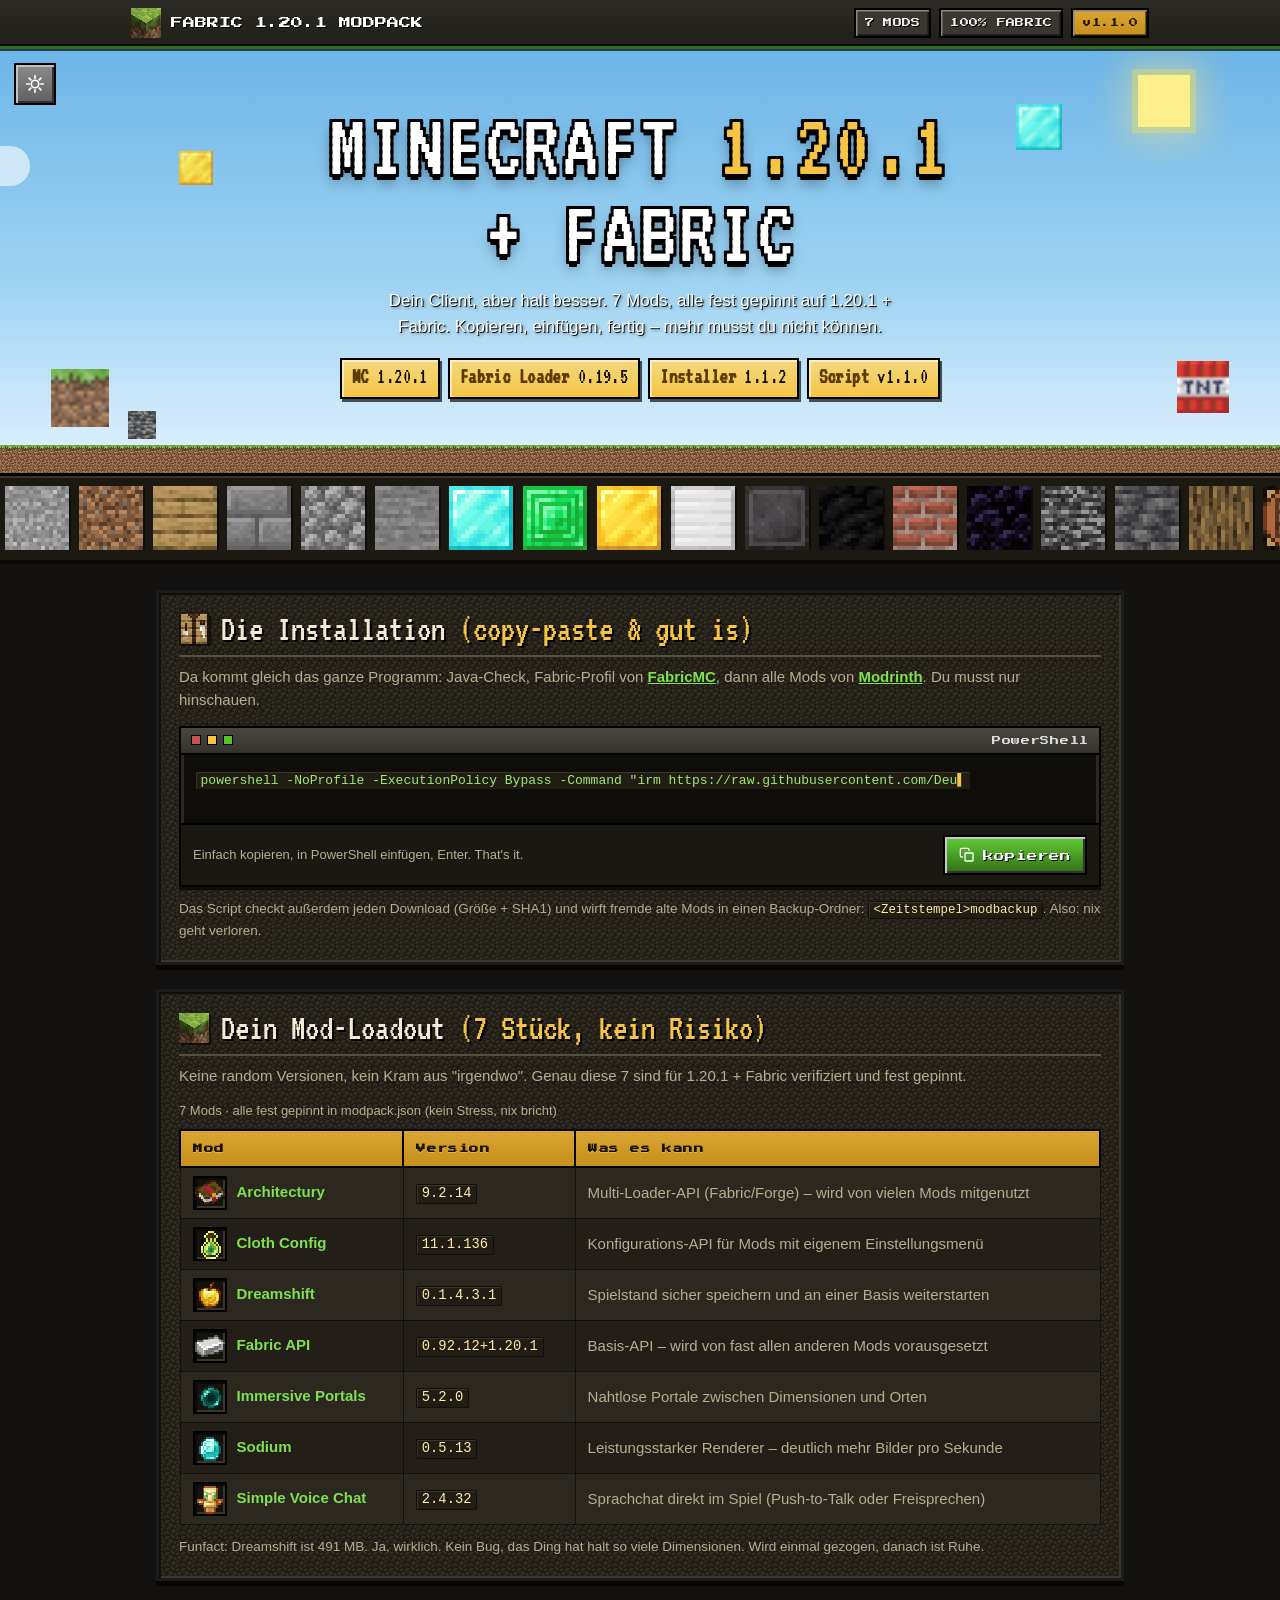
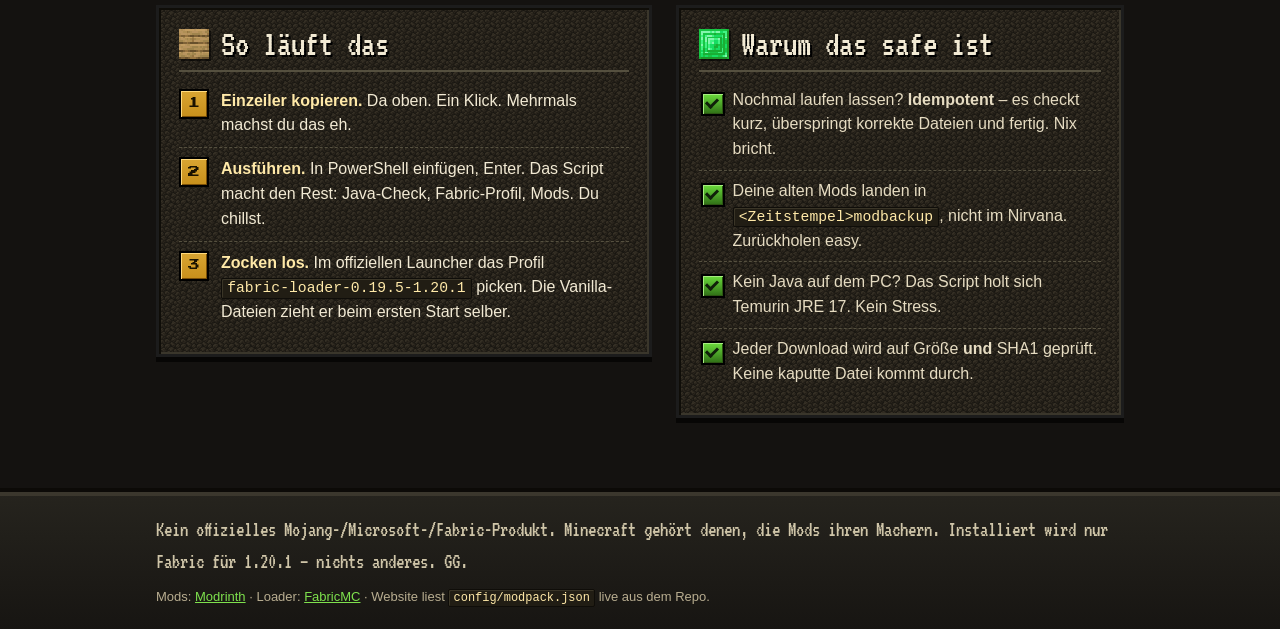
==== index.html @ d5122f8f "Pages serviert Repo-Root: Website liest modpack.json same-origin (kein Raw-CDN-Lag mehr)" ====
<!DOCTYPE html>
<html lang="de">
<head>
<meta charset="utf-8">
<meta name="viewport" content="width=device-width, initial-scale=1">
<title>Fabric 1.20.1 Modpack – dein Client, aber besser</title>
<link rel="icon" href="assets/mc/pack.png">
<link rel="preconnect" href="https://fonts.googleapis.com">
<link rel="preconnect" href="https://fonts.gstatic.com" crossorigin>
<link href="https://fonts.googleapis.com/css2?family=Press+Start+2P&family=VT323&display=swap" rel="stylesheet">
<link rel="stylesheet" href="style.css">
</head>
<body>

<!-- ======== Kopfzeile ======== -->
<header class="bar">
  <div class="bar-in">
    <a class="brand" href="#top">
      <img src="assets/mc/pack.png" alt="" class="pix">
      <span>FABRIC 1.20.1 MODPACK</span>
    </a>
    <div class="bar-right">
      <span class="stat" title="Alles in einer Konfiguration">7 MODS</span>
      <span class="stat" title="Kein Forge, kein Quatsch">100% FABRIC</span>
      <span class="stat gold" id="chipScript">v1.1.0</span>
    </div>
  </div>
</header>

<!-- ======== Hero: Mini-Minecraft-Landschaft ======== -->
<section class="hero" id="top">
  <button id="daynight" class="sun-btn" type="button" aria-label="Tag/Nacht umschalten">
    <svg viewBox="0 0 24 24" id="icoSun"><circle cx="12" cy="12" r="4.5"/><path d="M12 2v3M12 19v3M2 12h3M19 12h3M4.9 4.9l2.1 2.1M17 17l2.1 2.1M19.1 4.9L17 7M7 17l-2.1 2.1"/></svg>
    <svg viewBox="0 0 24 24" id="icoMoon"><path d="M20 15.5A8.5 8.5 0 0 1 8.5 4a8.5 8.5 0 1 0 11.5 11.5z"/></svg>
  </button>
  <div class="stars" aria-hidden="true"></div>
  <div class="moon" aria-hidden="true"></div>
  <div class="sun" aria-hidden="true"></div>
  <div class="cloud c1" aria-hidden="true"></div>
  <div class="cloud c2" aria-hidden="true"></div>
  <div class="cloud c3" aria-hidden="true"></div>

  <img class="fb f1" src="assets/mc/grass_block_side.png" alt="">
  <img class="fb f2" src="assets/mc/diamond_block.png" alt="">
  <img class="fb f3" src="assets/mc/tnt_side.png" alt="">
  <img class="fb f4" src="assets/mc/gold_block.png" alt="">
  <img class="fb f5" src="assets/mc/bedrock.png" alt="">

  <div class="hero-in">
    <h1>MINECRAFT <span class="y">1.20.1</span><br>+ FABRIC</h1>
    <p class="tag">Dein Client, aber halt besser. 7 Mods, alle fest gepinnt auf
       1.20.1 + Fabric. Kopieren, einfügen, fertig – mehr musst du nicht können.</p>
    <div class="facts" id="facts"></div>
  </div>
  <div class="h-grass" aria-hidden="true"></div>
  <div class="h-dirt" aria-hidden="true"></div>
</section>

<!-- ======== Block-Marquee ======== -->
<div class="marquee-wrap" aria-hidden="true">
  <div class="marquee">
    <div class="mq-track">
      <img class="mq-ico" src="assets/mc/grass_block_top.png" alt=""><img class="mq-ico" src="assets/mc/dirt.png" alt=""><img class="mq-ico" src="assets/mc/oak_planks.png" alt=""><img class="mq-ico" src="assets/mc/stone_bricks.png" alt=""><img class="mq-ico" src="assets/mc/cobblestone.png" alt=""><img class="mq-ico" src="assets/mc/stone.png" alt=""><img class="mq-ico" src="assets/mc/diamond_block.png" alt=""><img class="mq-ico" src="assets/mc/emerald_block.png" alt=""><img class="mq-ico" src="assets/mc/gold_block.png" alt=""><img class="mq-ico" src="assets/mc/iron_block.png" alt=""><img class="mq-ico" src="assets/mc/netherite_block.png" alt=""><img class="mq-ico" src="assets/mc/coal_block.png" alt=""><img class="mq-ico" src="assets/mc/bricks.png" alt=""><img class="mq-ico" src="assets/mc/obsidian.png" alt=""><img class="mq-ico" src="assets/mc/bedrock.png" alt=""><img class="mq-ico" src="assets/mc/deepslate.png" alt=""><img class="mq-ico" src="assets/mc/oak_log.png" alt=""><img class="mq-ico" src="assets/mc/crafting_table_top.png" alt=""><img class="mq-ico" src="assets/mc/glowstone.png" alt=""><img class="mq-ico" src="assets/mc/amethyst_block.png" alt=""><img class="mq-ico" src="assets/mc/copper_block.png" alt=""><img class="mq-ico" src="assets/mc/tnt_side.png" alt=""><img class="mq-ico" src="assets/mc/blackstone.png" alt=""><img class="mq-ico" src="assets/mc/mossy_cobblestone.png" alt="">
      <img class="mq-ico" src="assets/mc/grass_block_top.png" alt=""><img class="mq-ico" src="assets/mc/dirt.png" alt=""><img class="mq-ico" src="assets/mc/oak_planks.png" alt=""><img class="mq-ico" src="assets/mc/stone_bricks.png" alt=""><img class="mq-ico" src="assets/mc/cobblestone.png" alt=""><img class="mq-ico" src="assets/mc/stone.png" alt=""><img class="mq-ico" src="assets/mc/diamond_block.png" alt=""><img class="mq-ico" src="assets/mc/emerald_block.png" alt=""><img class="mq-ico" src="assets/mc/gold_block.png" alt=""><img class="mq-ico" src="assets/mc/iron_block.png" alt=""><img class="mq-ico" src="assets/mc/netherite_block.png" alt=""><img class="mq-ico" src="assets/mc/coal_block.png" alt=""><img class="mq-ico" src="assets/mc/bricks.png" alt=""><img class="mq-ico" src="assets/mc/obsidian.png" alt=""><img class="mq-ico" src="assets/mc/bedrock.png" alt=""><img class="mq-ico" src="assets/mc/deepslate.png" alt=""><img class="mq-ico" src="assets/mc/oak_log.png" alt=""><img class="mq-ico" src="assets/mc/crafting_table_top.png" alt=""><img class="mq-ico" src="assets/mc/glowstone.png" alt=""><img class="mq-ico" src="assets/mc/amethyst_block.png" alt=""><img class="mq-ico" src="assets/mc/copper_block.png" alt=""><img class="mq-ico" src="assets/mc/tnt_side.png" alt=""><img class="mq-ico" src="assets/mc/blackstone.png" alt=""><img class="mq-ico" src="assets/mc/mossy_cobblestone.png" alt="">
    </div>
  </div>
</div>

<main class="wrap">

  <!-- ======== Installation ======== -->
  <section class="mc-panel install">
    <div class="mc-in">
      <div class="card-head">
        <img src="assets/mc/crafting_table_front.png" alt="" class="head-ico pix">
        <h2>Die Installation <span class="yel">(copy-paste &amp; gut is)</span></h2>
      </div>
      <p class="lead">Da kommt gleich das ganze Programm: Java-Check, Fabric-Profil von
         <a href="https://fabricmc.net" target="_blank" rel="noopener noreferrer">FabricMC</a>,
         dann alle Mods von <a href="https://modrinth.com" target="_blank" rel="noopener noreferrer">Modrinth</a>.
         Du musst nur hinschauen.</p>
      <div class="cmd">
        <div class="cmd-top">
          <span class="dotf"></span><span class="dotf"></span><span class="dotf"></span>
          <span class="cmd-title">PowerShell</span>
        </div>
        <div class="cmd-body">
          <code id="oneline"><span class="cur">▌</span></code>
        </div>
        <div class="cmd-foot">
          <span class="hint">Einfach kopieren, in PowerShell einfügen, Enter. That's it.</span>
          <button id="copyBtn" class="mc-btn green" type="button">
            <svg viewBox="0 0 24 24" class="ic" aria-hidden="true"><rect x="9" y="9" width="12" height="12" rx="1"/><path d="M5 15H4a2 2 0 0 1-2-2V4a2 2 0 0 1 2-2h9a2 2 0 0 1 2 2v1"/></svg>
            <span id="copyLabel">kopieren</span>
          </button>
        </div>
      </div>
      <p class="small">Das Script checkt außerdem jeden Download (Größe + SHA1) und wirft
         fremde alte Mods in einen Backup-Ordner: <code>&lt;Zeitstempel&gt;modbackup</code>.
         Also: nix geht verloren.</p>
    </div>
  </section>

  <!-- ======== Mods ======== -->
  <section class="mc-panel mods" id="mods">
    <div class="mc-in">
      <div class="card-head">
        <img src="assets/mc/pack.png" alt="" class="head-ico pix">
        <h2>Dein Mod-Loadout <span class="yel">(7 Stück, kein Risiko)</span></h2>
      </div>
      <p class="lead">Keine random Versionen, kein Kram aus "irgendwo". Genau diese 7 sind für
         1.20.1 + Fabric verifiziert und fest gepinnt.</p>
      <p class="loadstatus" id="modStatus">Lade aus modpack.json …</p>
      <div class="t-wrap">
        <table>
          <thead>
            <tr><th>Mod</th><th>Version</th><th>Was es kann</th></tr>
          </thead>
          <tbody id="modRows">
            <tr><td colspan="3" class="placeholder">…</td></tr>
          </tbody>
        </table>
      </div>
      <p class="small">Funfact: Dreamshift ist 491 MB. Ja, wirklich. Kein Bug, das Ding hat halt
         so viele Dimensionen. Wird einmal gezogen, danach ist Ruhe.</p>
    </div>
  </section>

  <!-- ======== 3 Schritte + Fakt ======== -->
  <div class="split">
    <section class="mc-panel">
      <div class="mc-in">
        <div class="card-head">
          <img src="assets/mc/oak_planks.png" alt="" class="head-ico pix">
          <h2>So läuft das</h2>
        </div>
        <ol class="steps">
          <li>
            <span class="num">1</span>
            <div><b>Einzeiler kopieren.</b> Da oben. Ein Klick. Mehrmals machst du das eh.</div>
          </li>
          <li>
            <span class="num">2</span>
            <div><b>Ausführen.</b> In PowerShell einfügen, Enter. Das Script macht den Rest:
               Java-Check, Fabric-Profil, Mods. Du chillst.</div>
          </li>
          <li>
            <span class="num">3</span>
            <div><b>Zocken los.</b> Im offiziellen Launcher das Profil
               <code>fabric-loader-0.19.5-1.20.1</code> picken. Die Vanilla-Dateien zieht er
               beim ersten Start selber.</div>
          </li>
        </ol>
      </div>
    </section>

    <section class="mc-panel">
      <div class="mc-in">
        <div class="card-head">
          <img src="assets/mc/emerald_block.png" alt="" class="head-ico pix">
          <h2>Warum das safe ist</h2>
        </div>
        <ul class="facts-list">
          <li>Nochmal laufen lassen? <b>Idempotent</b> – es checkt kurz, überspringt korrekte
              Dateien und fertig. Nix bricht.</li>
          <li>Deine alten Mods landen in <code>&lt;Zeitstempel&gt;modbackup</code>, nicht im
              Nirvana. Zurückholen easy.</li>
          <li>Kein Java auf dem PC? Das Script holt sich Temurin JRE 17. Kein Stress.</li>
          <li>Jeder Download wird auf Größe <b>und</b> SHA1 geprüft. Keine kaputte Datei kommt
              durch.</li>
        </ul>
      </div>
    </section>
  </div>

</main>

<footer class="foot">
  <div class="foot-in">
    <p class="big">Kein offizielles Mojang-/Microsoft-/Fabric-Produkt. Minecraft gehört denen,
       die Mods ihren Machern. Installiert wird nur Fabric für 1.20.1 – nichts anderes. GG.</p>
    <p class="small">Mods: <a href="https://modrinth.com" target="_blank" rel="noopener noreferrer">Modrinth</a> ·
       Loader: <a href="https://fabricmc.net" target="_blank" rel="noopener noreferrer">FabricMC</a> ·
       Website liest <code>config/modpack.json</code> live aus dem Repo.</p>
  </div>
</footer>

<script>
(function () {
  "use strict";

  var REPO    = "https://raw.githubusercontent.com/DeutscherCOder/fabric-1.20.1-modpack/main";
  var RAW     = REPO + "/config/modpack.json";
  var CMD     = "powershell -NoProfile -ExecutionPolicy Bypass -Command \"irm " + REPO + "/install.ps1 | iex\"";
  var PIX     = "assets/mc/";
  var ICONS   = ["diamond","emerald","gold_ingot","iron_ingot","netherite_ingot","experience_bottle","golden_apple","apple"];
  var COLORS  = ["#55c22b","#f6c445","#c2544a","#7cc4ef","#d66a3a","#8a5b29","#b39bff","#3f8b1f"];

  function el(id) { return document.getElementById(id); }

  /* ---------- Konfiguration laden (mit Fallbacks) ---------- */
  function fetchConfig() {
    // 1) same-origin: auf GitHub Pages liegt config/ direkt im Repo -> immer aktuell
    // 2) Raw als Fallback (falls jemand die Datei woanders hinkopiert)
    var sources = ["./config/modpack.json", RAW];
    var lastErr = null;
    function attempt() {
      if (!sources.length) return Promise.reject(lastErr || new Error("k.A."));
      var src = sources.shift();
      return fetch(src, { cache: "no-store" })
        .then(function (r) { if (!r.ok) throw new Error("HTTP " + r.status); return r.json(); })
        .catch(function (e) { lastErr = e; return attempt(); });
    }
    return attempt();
  }

  /* ---------- Infos rendern ---------- */
  function renderFacts(cfg) {
    var v = cfg.versions || {};
    var items = [
      ["MC", v.minecraft || "1.20.1"],
      ["Fabric Loader", v.loader || "0.19.5"],
      ["Installer", v.installer || "1.1.2"],
      ["Script", "v" + (v.script || cfg.scriptVersion || "1.1.0")]
    ];
    var wrap = el("facts");
    wrap.innerHTML = "";
    items.forEach(function (it) {
      var c = document.createElement("span");
      c.className = "fact-chip";
      c.innerHTML = "<b>" + it[0] + "</b> " + it[1];
      wrap.appendChild(c);
    });
    el("chipScript").textContent = "v" + (v.script || cfg.scriptVersion || "1.1.0");
  }

  function renderMods(cfg) {
    var tbody = el("modRows");
    var mods = cfg.mods || [];
    tbody.innerHTML = "";
    mods.forEach(function (m, i) {
      var tr = document.createElement("tr");
      var tdName = document.createElement("td");
      tdName.className = "mod";

      var slot = document.createElement("span");
      slot.className = "slot";
      var img = document.createElement("img");
      img.className = "row-ico pix";
      img.alt = "";
      img.src = PIX + (m.icon || ICONS[i % ICONS.length]) + ".png";
      slot.appendChild(img);
      tdName.appendChild(slot);

      var link = document.createElement("a");
      link.href = "https://modrinth.com/mod/" + encodeURIComponent(m.slug);
      link.target = "_blank";
      link.rel = "noopener noreferrer";
      link.textContent = m.name;
      tdName.appendChild(link);

      var tdVer = document.createElement("td");
      var ver = document.createElement("code");
      ver.textContent = m.version || m.modrinthVersion || "?";
      tdVer.appendChild(ver);

      var tdNote = document.createElement("td");
      tdNote.className = "note";
      tdNote.textContent = m.bemerkung || "–";

      tr.appendChild(tdName);
      tr.appendChild(tdVer);
      tr.appendChild(tdNote);
      tbody.appendChild(tr);
    });
    el("modStatus").textContent = mods.length + " Mods · alle fest gepinnt in modpack.json (kein Stress, nix bricht)";
  }

  fetchConfig().then(function (cfg) {
    renderFacts(cfg);
    renderMods(cfg);
  }).catch(function (e) {
    el("modStatus").innerHTML = "Modliste kaputt geladen. Schau in die <a href=\"" + REPO +
      "/blob/main/config/modpack.json\" target=\"_blank\" rel=\"noopener noreferrer\">modpack.json</a>.";
    el("modRows").innerHTML = '<tr><td colspan="3" class="placeholder">Laden fail</td></tr>';
  });

  /* ---------- Tipp-Animation für den Befehl ---------- */
  var codeEl = el("oneline");
  var timer = null;
  function typeIt() {
    var i = 0, shown = 0;
    var cursor = '<span class="cur">▌</span>';
    clearInterval(timer);
    timer = setInterval(function () {
      i++;
      shown = i;
      codeEl.innerHTML = CMD.slice(0, shown).replace(/&/g, "&amp;").replace(/</g, "&lt;").replace(/>/g, "&gt;") + cursor;
      if (i >= CMD.length) { clearInterval(timer); codeEl.innerHTML = codeEl.innerHTML.replace(cursor, '<span class="cur blink">▌</span>'); }
    }, 16);
  }
  window.addEventListener("load", function () { setTimeout(typeIt, 400); });

  /* ---------- Kopieren + Block-Confetti ---------- */
  var copyBtn  = el("copyBtn");
  var copyLbl  = el("copyLabel");
  copyBtn.addEventListener("click", function () {
    function done() {
      copyLbl.textContent = "gg, kopiert!";
      copyBtn.classList.add("good");
      confettiBurst();
      setTimeout(function () {
        copyLbl.textContent = "kopieren";
        copyBtn.classList.remove("good");
      }, 1800);
    }
    function legacy() {
      var ta = document.createElement("textarea");
      ta.value = CMD;
      ta.style.position = "fixed"; ta.style.opacity = "0";
      document.body.appendChild(ta);
      ta.select();
      try { document.execCommand("copy"); } catch (e) {}
      document.body.removeChild(ta);
    }
    if (navigator.clipboard && navigator.clipboard.writeText) {
      navigator.clipboard.writeText(CMD).then(done, function () { legacy(); done(); });
    } else { legacy(); done(); }
  });

  function confettiBurst() {
    var box = document.createElement("div");
    box.className = "fx";
    document.body.appendChild(box);
    for (var i = 0; i < 36; i++) {
      var s = document.createElement("span");
      var sz = 6 + Math.floor(Math.random() * 10);
      s.style.left = (2 + Math.random() * 96) + "vw";
      s.style.width = sz + "px";
      s.style.height = sz + "px";
      s.style.background = COLORS[Math.floor(Math.random() * COLORS.length)];
      s.style.animationDelay = (Math.random() * 0.35) + "s";
      s.style.animationDuration = (1.3 + Math.random() * 1.2) + "s";
      s.style.transform = "rotate(" + Math.floor(Math.random() * 360) + "deg)";
      box.appendChild(s);
    }
    setTimeout(function () { box.remove(); }, 3500);
  }

  /* ---------- Tag/Nacht ---------- */
  var dn = el("daynight");
  function applyNight(n) {
    document.body.classList.toggle("night", n);
    try { localStorage.setItem("mcp-night", n ? "1" : "0"); } catch (e) {}
  }
  dn.addEventListener("click", function () {
    applyNight(!document.body.classList.contains("night"));
  });
  var saved = null;
  try { saved = localStorage.getItem("mcp-night"); } catch (e) {}
  if (saved === "1") applyNight(true);
})();
</script>
</body>
</html>
---- style.css ----
/* =====================================================================
   Fabric 1.20.1 Modpack – Website
   Echte Mojang-Texturen (aus dem offiziellen 1.20.1-Client), Minecraft-
   UI-Look, keine generischen AI-Design. Zielgruppe: 8. Klasse. GG.
   ===================================================================== */

:root {
  --grass:    #55c22b;
  --grass-d:  #2f6e16;
  --grass-l:  #7ee14d;
  --sky:      #6db5e8;
  --sky-hi:   #e3f3ff;
  --sky-night:#0b1026;
  --dirt:     #8a5b29;
  --dirt-d:   #5b3818;
  --stone:    #9a9a9a;
  --stone-d:  #5d5d5d;
  --gold:     #f6c445;
  --gold-d:   #c78f1b;
  --red:      #c2544a;
  --panel:    #3a3731;
  --panel-hi: #8a8678;
  --panel-d:  #171512;
  --ink:      #f2ead4;
  --muted:    #b8ad90;
  --edge:     #000b;
  --font-head: "VT323", "Courier New", monospace;
  --font-tiny: "Press Start 2P", "Courier New", monospace;
  --font-body: "Segoe UI", Roboto, "Helvetica Neue", Arial, sans-serif;
}

* { box-sizing: border-box; }

html { scroll-behavior: smooth; }

body {
  margin: 0;
  background: #141210;
  color: var(--ink);
  font-family: var(--font-body);
  font-size: 16px;
  line-height: 1.55;
}

img { -webkit-user-drag: none; user-select: none; }

.pix { image-rendering: pixelated; image-rendering: crisp-edges; }

a { color: var(--grass-l); }
a:hover { color: #c6ff9e; }

code {
  font-family: "Consolas", "Cascadia Mono", "Courier New", monospace;
  background: #211d14;
  border: 1px solid #0008;
  box-shadow: inset 1px 1px 0 #3a3527;
  border-radius: 2px;
  padding: 0.08em 0.35em;
  font-size: 0.92em;
  color: #ffe9a8;
  white-space: nowrap;
}

:focus-visible { outline: 2px dashed var(--gold); outline-offset: 2px; }

/* =====================================================================
   Kopfzeile
   ===================================================================== */

.bar {
  position: sticky;
  top: 0;
  z-index: 50;
  background: linear-gradient(#2c2a24, #211f1a);
  border-bottom: 3px solid var(--grass-d);
  box-shadow: inset 0 -2px 0 #000a, 0 2px 0 #000a;
}

.bar-in {
  max-width: 1050px;
  margin: 0 auto;
  display: flex;
  align-items: center;
  justify-content: space-between;
  gap: 12px;
  padding: 8px 16px;
  flex-wrap: wrap;
}

.brand {
  display: flex;
  align-items: center;
  gap: 10px;
  text-decoration: none;
  font-family: var(--font-tiny);
  font-size: 12px;
  color: #fff;
  text-shadow: 1px 1px 0 #000;
}

.brand img { width: 30px; height: 30px; }

.bar-right { display: flex; gap: 8px; flex-wrap: wrap; }

.stat {
  font-family: var(--font-tiny);
  font-size: 9px;
  color: #eee;
  background: var(--panel);
  border: 2px solid #000;
  box-shadow: inset 1.5px 1.5px 0 var(--panel-hi), inset -1.5px -1.5px 0 var(--panel-d);
  padding: 6px 9px;
  text-shadow: 1px 1px 0 #000;
  letter-spacing: 0.03em;
}
.stat.gold {
  background: linear-gradient(#d9a532, var(--gold-d));
  color: #231500;
  text-shadow: none;
}

/* =====================================================================
   Hero – Mini-Minecraft-Landschaft
   ===================================================================== */

.hero {
  position: relative;
  overflow: hidden;
  background: linear-gradient(var(--sky) 0%, #9ed3f2 55%, var(--sky-hi) 100%);
  transition: background 0.5s ease;
}

/* ---- Sonne / Mond / Sterne ---- */
.sun {
  position: absolute;
  top: 26px;
  right: 7%;
  width: 52px;
  height: 52px;
  background: #fdf08a;
  box-shadow: 0 0 0 6px #f6e14a55, 0 0 34px 14px #ffe27a66;
  z-index: 1;
}
.moon {
  position: absolute;
  top: 26px;
  right: 7%;
  width: 46px;
  height: 46px;
  background: #e9e9df;
  box-shadow:
    inset -10px -8px 0 0 #b9b9ab,
    inset 12px 10px 0 0 #ffffff88,
    0 0 22px 8px #cfe0ff66;
  opacity: 0;
  transition: opacity 0.5s ease;
  z-index: 1;
}
.stars {
  position: absolute;
  inset: 0;
  z-index: 0;
  background-image:
    radial-gradient(#fff 1px, transparent 1.6px),
    radial-gradient(#ffd 1px, transparent 1.6px);
  background-size: 74px 74px, 117px 117px;
  background-position: 0 0, 34px 52px;
  opacity: 0;
  transition: opacity 0.5s ease;
  pointer-events: none;
}

/* ---- Wolken ---- */
.cloud {
  position: absolute;
  z-index: 1;
  background: #ffffffcc;
  width: 150px;
  height: 40px;
  border-radius: 40px;
  box-shadow:
    34px 12px 0 #ffffffbb,
    -30px 14px 0 #ffffffaa,
    70px 4px 0 #ffffffcc;
  opacity: 0.75;
  animation: drift linear infinite;
}
.c1 { top: 22%; left: -190px;  animation-duration: 90s; }
.c2 { top: 9%;  left: -240px;  animation-duration: 130s; animation-delay: -40s; transform: scale(0.7); }
.c3 { top: 34%; left: -160px;  animation-duration: 160s; transform: scale(0.55); opacity: 0.5; }
@keyframes drift { to { transform: translateX(130vw); } }

/* ---- schwebende Blöcke ---- */
.fb {
  position: absolute;
  z-index: 1;
  opacity: 0.92;
  animation: bob ease-in-out infinite;
}
.f1 { width: 58px; height: 58px; left: 4%;   bottom: 46px; animation-duration: 5s; }
.f2 { width: 46px; height: 46px; top: 13%;   right: 17%;  animation-duration: 6s;  animation-delay: -1.2s; }
.f3 { width: 52px; height: 52px; right: 4%;  bottom: 60px; animation-duration: 5.5s; animation-delay: -2.1s; }
.f4 { width: 34px; height: 34px; top: 24%;   left: 14%;   animation-duration: 7s;  animation-delay: -3s; }
.f5 { width: 28px; height: 28px; left: 10%;  bottom: 34px; animation-duration: 6.4s; animation-delay: -0.5s; }
@keyframes bob {
  0%, 100% { transform: translateY(0) rotate(0deg); }
  50%      { transform: translateY(-16px) rotate(4deg); }
}

/* ---- Inhalt ---- */
.hero-in {
  position: relative;
  z-index: 3;
  max-width: 900px;
  margin: 0 auto;
  padding: 54px 18px 74px;
  text-align: center;
}

.hero h1 {
  font-family: var(--font-head);
  font-weight: 400;
  font-size: clamp(44px, 9.5vw, 92px);
  line-height: 0.95;
  margin: 0 0 10px;
  color: #fff;
  text-shadow:
    3px 3px 0 #000, -3px 3px 0 #000, 3px -3px 0 #000, -3px -3px 0 #000,
    0 6px 0 #000,  0 8px 14px rgba(0,0,0,0.45);
  letter-spacing: 0.02em;
}
.hero h1 .y { color: var(--gold); }

.tag {
  max-width: 56ch;
  margin: 0 auto 18px;
  font-size: 17px;
  color: #fff;
  text-shadow: 1px 1px 0 #141414, 2px 2px 3px rgba(0,0,0,0.4);
}

.facts { display: flex; flex-wrap: wrap; gap: 8px; justify-content: center; }

.fact-chip {
  font-family: var(--font-head);
  font-size: 21px;
  color: #0d0a03;
  background: linear-gradient(180deg, #f2d97f, var(--gold));
  border: 2px solid #000;
  box-shadow: inset 2px 2px 0 #fff8, 2px 3px 0 #000a;
  padding: 1px 10px 3px;
  letter-spacing: 0.02em;
}
.fact-chip b { color: #5c3b00; }

/* ---- Gras am unteren Rand ---- */
.h-grass {
  position: absolute;
  left: 0; right: 0; bottom: 12px;
  height: 16px;
  z-index: 2;
  background: url("assets/mc/grass_block_side.png") repeat-x left bottom;
  image-rendering: pixelated;
}
.h-dirt {
  position: absolute;
  left: 0; right: 0; bottom: 0;
  height: 12px;
  z-index: 2;
  background: url("assets/mc/dirt.png") repeat-x;
  image-rendering: pixelated;
  box-shadow: 0 2px 4px #0008;
}

/* ---- Tag/Nacht Button ---- */
.sun-btn {
  position: absolute;
  top: 14px;
  left: 14px;
  z-index: 6;
  width: 42px;
  height: 42px;
  padding: 9px;
  cursor: pointer;
  background: linear-gradient(#8b8b8b, #5f5f5f);
  border: 2px solid #000;
  box-shadow: inset 2px 2px 0 #c2c2c2, inset -2px -2px 0 #333;
}
.sun-btn svg {
  width: 100%;
  height: 100%;
  fill: none;
  stroke: #fff;
  stroke-width: 2;
  stroke-linecap: round;
  stroke-linejoin: round;
}
#icoMoon { display: none; }
body.night #icoSun   { display: none; }
body.night #icoMoon  { display: block; }

/* ---- Nacht ---- */
body.night .hero {
  background: linear-gradient(var(--sky-night) 0%, #16203f 60%, #26335c 100%);
}
body.night .sun    { opacity: 0; }
body.night .moon   { opacity: 1; }
body.night .stars  { opacity: 0.9; animation: twinkle 3.5s ease-in-out infinite alternate; }
body.night .cloud  { opacity: 0.1; }
@keyframes twinkle { from { opacity: 0.5; } to { opacity: 1; } }
body.night .hero h1,
body.night .tag { color: #dbe6ff; }

/* =====================================================================
   Block-Marquee
   ===================================================================== */

.marquee-wrap {
  background: #1c1913;
  border-top: 3px solid #000;
  border-bottom: 4px solid #0c0a07;
  box-shadow: inset 0 2px 0 #3a352a;
  overflow: hidden;
  padding: 10px 0;
}
.marquee { overflow: hidden; }
.mq-track {
  display: flex;
  width: max-content;
  animation: mq 60s linear infinite;
}
.mq-ico {
  width: 64px;
  height: 64px;
  margin: 0 5px;
  image-rendering: pixelated;
  filter: drop-shadow(2px 3px 0 rgba(0,0,0,0.5));
  animation: bob-sm 3.4s ease-in-out infinite;
}
.mq-ico:nth-child(2n) { animation-delay: -1.7s; }
.mq-ico:nth-child(3n) { animation-delay: -0.9s; animation-duration: 4.2s; }
@keyframes mq { to { transform: translateX(-50%); } }
@keyframes bob-sm { 0%,100% { transform: translateY(0); } 50% { transform: translateY(-7px); } }

/* =====================================================================
   Panels – klassischer Minecraft-UI-Look
   ===================================================================== */

.wrap {
  max-width: 1000px;
  margin: 0 auto;
  padding: 26px 16px 46px;
}

.mc-panel {
  background: linear-gradient(#8c8c8c, #737373);
  border: 3px solid #1c1c1c;
  box-shadow:
    inset 3px 3px 0 #c9c9c9,
    inset -3px -3px 0 #3c3c3c,
    0 5px 0 #000a;
  margin-bottom: 24px;
}

.mc-in {
  background:
    url("assets/mc/cobblestone.png") repeat,
    #26221a;
  background-blend-mode: overlay;
  box-shadow: inset 2px 2px 0 #0f0d08, inset -2px -2px 0 #3a362b;
  padding: 18px 20px 20px;
}

.card-head {
  display: flex;
  align-items: center;
  gap: 12px;
  border-bottom: 2px solid #55503f;
  padding-bottom: 8px;
  margin-bottom: 8px;
}

.head-ico {
  width: 30px;
  height: 30px;
  flex: 0 0 auto;
  filter: drop-shadow(2px 2px 0 rgba(0,0,0,0.55));
}

.card-head h2 {
  font-family: var(--font-head);
  font-weight: 400;
  font-size: clamp(26px, 4vw, 36px);
  line-height: 1;
  margin: 0;
  color: var(--ink);
  text-shadow: 2px 2px 0 #000;
}
.yel { color: var(--gold); }

.lead { margin: 4px 0 14px; color: var(--muted); font-size: 15px; }
.lead a { font-weight: 600; }
.small { margin: 12px 0 0; color: var(--muted); font-size: 13.5px; }
.loadstatus { margin: 0 0 8px; color: var(--muted); font-size: 13px; }

/* ---- Befehlsbox (PC-Monitor style) ---- */
.cmd {
  background: #0e0d0a;
  border: 2px solid #000;
  box-shadow: inset 0 0 0 3px #2b2921, 0 3px 0 #000a;
}
.cmd-top {
  display: flex;
  align-items: center;
  gap: 6px;
  background: linear-gradient(#4a4841, #34322c);
  border-bottom: 2px solid #000;
  padding: 6px 10px;
}
.dotf { width: 10px; height: 10px; background: var(--red); border: 1px solid #000; }
.dotf:nth-child(2) { background: var(--gold); }
.dotf:nth-child(3) { background: var(--grass); }
.cmd-title {
  margin-left: auto;
  font-family: var(--font-tiny);
  font-size: 9px;
  color: #ddd;
  letter-spacing: 0.08em;
}
.cmd-body { padding: 12px 14px; min-height: 68px; }
#oneline {
  font-family: "Consolas", "Cascadia Mono", monospace;
  font-size: 13px;
  color: #9fe870;
  word-break: break-all;
  white-space: pre-wrap;
  line-height: 1.5;
}
.cur { color: var(--gold); animation: blink 1s step-end infinite; }
.cur.blink { animation: blink 1s step-end infinite; }
@keyframes blink { 50% { opacity: 0; } }
.cmd-foot {
  display: flex;
  align-items: center;
  justify-content: space-between;
  gap: 12px;
  flex-wrap: wrap;
  border-top: 2px solid #000;
  background: #1a1813;
  padding: 10px 12px;
}
.hint { color: var(--muted); font-size: 13px; }

/* ---- MC-Buttons ---- */
.mc-btn {
  font-family: var(--font-tiny);
  font-size: 10.5px;
  color: #fff;
  text-shadow: 1px 1px 0 #000;
  background: linear-gradient(#8f8f8f, #6a6a6a);
  border: 2px solid #000;
  box-shadow: inset 2px 2px 0 #c8c8c8, inset -2px -2px 0 #333;
  padding: 10px 14px;
  cursor: pointer;
  display: inline-flex;
  align-items: center;
  gap: 8px;
  transition: filter 0.1s ease;
}
.mc-btn:hover { filter: brightness(1.14); }
.mc-btn:active {
  transform: translateY(2px);
  box-shadow: inset 2px 2px 0 #5a5a5a, inset -2px -2px 0 #8f8f8f;
}
.mc-btn.green { background: linear-gradient(#63cf36, var(--grass-d)); }
.mc-btn.good { background: linear-gradient(#8fe857, #4e9c26); }
.mc-btn .ic {
  width: 16px;
  height: 16px;
  fill: none;
  stroke: currentColor;
  stroke-width: 2;
  stroke-linecap: round;
  stroke-linejoin: round;
}

/* =====================================================================
   Mod-Tabelle
   ===================================================================== */

.t-wrap { overflow-x: auto; }

table {
  width: 100%;
  border-collapse: collapse;
  font-size: 15px;
}

thead th {
  font-family: var(--font-tiny);
  font-size: 9.5px;
  letter-spacing: 0.06em;
  text-align: left;
  color: #1a1200;
  background: linear-gradient(#d9a532, var(--gold-d));
  border: 2px solid #000;
  padding: 10px 12px;
  text-shadow: 0 1px 0 #ffe08a66;
}

tbody td {
  border: 1px solid #0008;
  padding: 8px 12px;
  vertical-align: middle;
  color: #e6dcc2;
}
tbody tr:nth-child(odd)  td { background: #2c2820; }
tbody tr:nth-child(even) td { background: #231f18; }
tbody tr:hover td {
  background: #3a4a2a;
  color: #fff;
}
tbody tr:hover td .note { color: #e8e0c8; }

td.mod { font-weight: 600; white-space: nowrap; display: table-cell; }
td.mod a { text-decoration: none; }
td.mod a:hover { text-decoration: underline; color: #fff; }

.slot {
  display: inline-block;
  vertical-align: middle;
  margin-right: 10px;
  width: 34px;
  height: 34px;
  background: #14120c;
  border: 2px solid #000;
  box-shadow: inset 2px 2px 0 #0a0906, inset -2px -2px 0 #3a362b;
}
.row-ico { width: 30px; height: 30px; display: block; }

td code { white-space: nowrap; }

.note { color: var(--muted); }
.placeholder { text-align: center; color: var(--muted); padding: 22px; }

/* =====================================================================
   Zwei Spalten
   ===================================================================== */

.split {
  display: grid;
  grid-template-columns: 1.05fr 0.95fr;
  gap: 24px;
  align-items: start;
}
@media (max-width: 840px) { .split { grid-template-columns: 1fr; } }

.steps { margin: 0; padding: 0; list-style: none; }

.steps li {
  display: flex;
  gap: 12px;
  align-items: flex-start;
  padding: 9px 0;
  border-bottom: 1px dashed #55503f;
}
.steps li:last-child { border-bottom: 0; }
.steps b { color: #ffe9a8; }

.num {
  flex: 0 0 auto;
  width: 30px;
  height: 30px;
  display: flex;
  align-items: center;
  justify-content: center;
  font-family: var(--font-tiny);
  font-size: 12px;
  color: #1a1200;
  background: linear-gradient(#d9a532, var(--gold-d));
  border: 2px solid #000;
  box-shadow: inset 1px 1px 0 #ffd97b, inset -1px -1px 0 #7a4f08;
}

.facts-list { margin: 0; padding: 0; list-style: none; }
.facts-list li {
  position: relative;
  padding: 8px 0 8px 34px;
  color: #e6dcc2;
  border-bottom: 1px dashed #55503f;
}
.facts-list li:last-child { border-bottom: 0; }
.facts-list li::before {
  content: "";
  position: absolute;
  left: 2px;
  top: 12px;
  width: 20px;
  height: 20px;
  background: linear-gradient(#6bdc3c, var(--grass-d));
  border: 2px solid #000;
  box-shadow: inset 1px 1px 0 #a6ec7f, inset -1px -1px 0 #2c5713;
}
.facts-list li::after {
  content: "";
  position: absolute;
  left: 7px;
  top: 18px;
  width: 9px;
  height: 5px;
  border-left: 3px solid #10200a;
  border-bottom: 3px solid #10200a;
  transform: rotate(-45deg);
}

/* =====================================================================
   Footer
   ===================================================================== */

.foot {
  border-top: 4px solid #0c0a07;
  background: linear-gradient(#26241e, #171512);
  box-shadow: inset 0 4px 0 #3b372d;
}
.foot-in {
  max-width: 1000px;
  margin: 0 auto;
  padding: 22px 16px;
}
.foot .big { margin: 0 0 8px; font-family: var(--font-head); font-size: 21px; color: #cfc5a8; }
.foot .small { margin: 0; color: var(--muted); font-size: 13px; }

/* =====================================================================
   Confetti
   ===================================================================== */

.fx {
  position: fixed;
  inset: 0;
  z-index: 99;
  pointer-events: none;
  overflow: hidden;
}
.fx span {
  position: absolute;
  top: -22px;
  animation: fall linear forwards;
}
@keyframes fall {
  to { transform: translateY(112vh) rotate(720deg); opacity: 0.15; }
}

/* =====================================================================
   Kleine Screens / Motion
   ===================================================================== */

@media (max-width: 760px) {
  .fb { display: none; }
  .cloud { opacity: 0.5; }
  .mq-ico { width: 52px; height: 52px; }
  .hero-in { padding: 40px 14px 60px; }
}

@media (prefers-reduced-motion: reduce) {
  .mq-track, .cloud, .fb, .mq-ico { animation: none !important; }
  html { scroll-behavior: auto; }
}
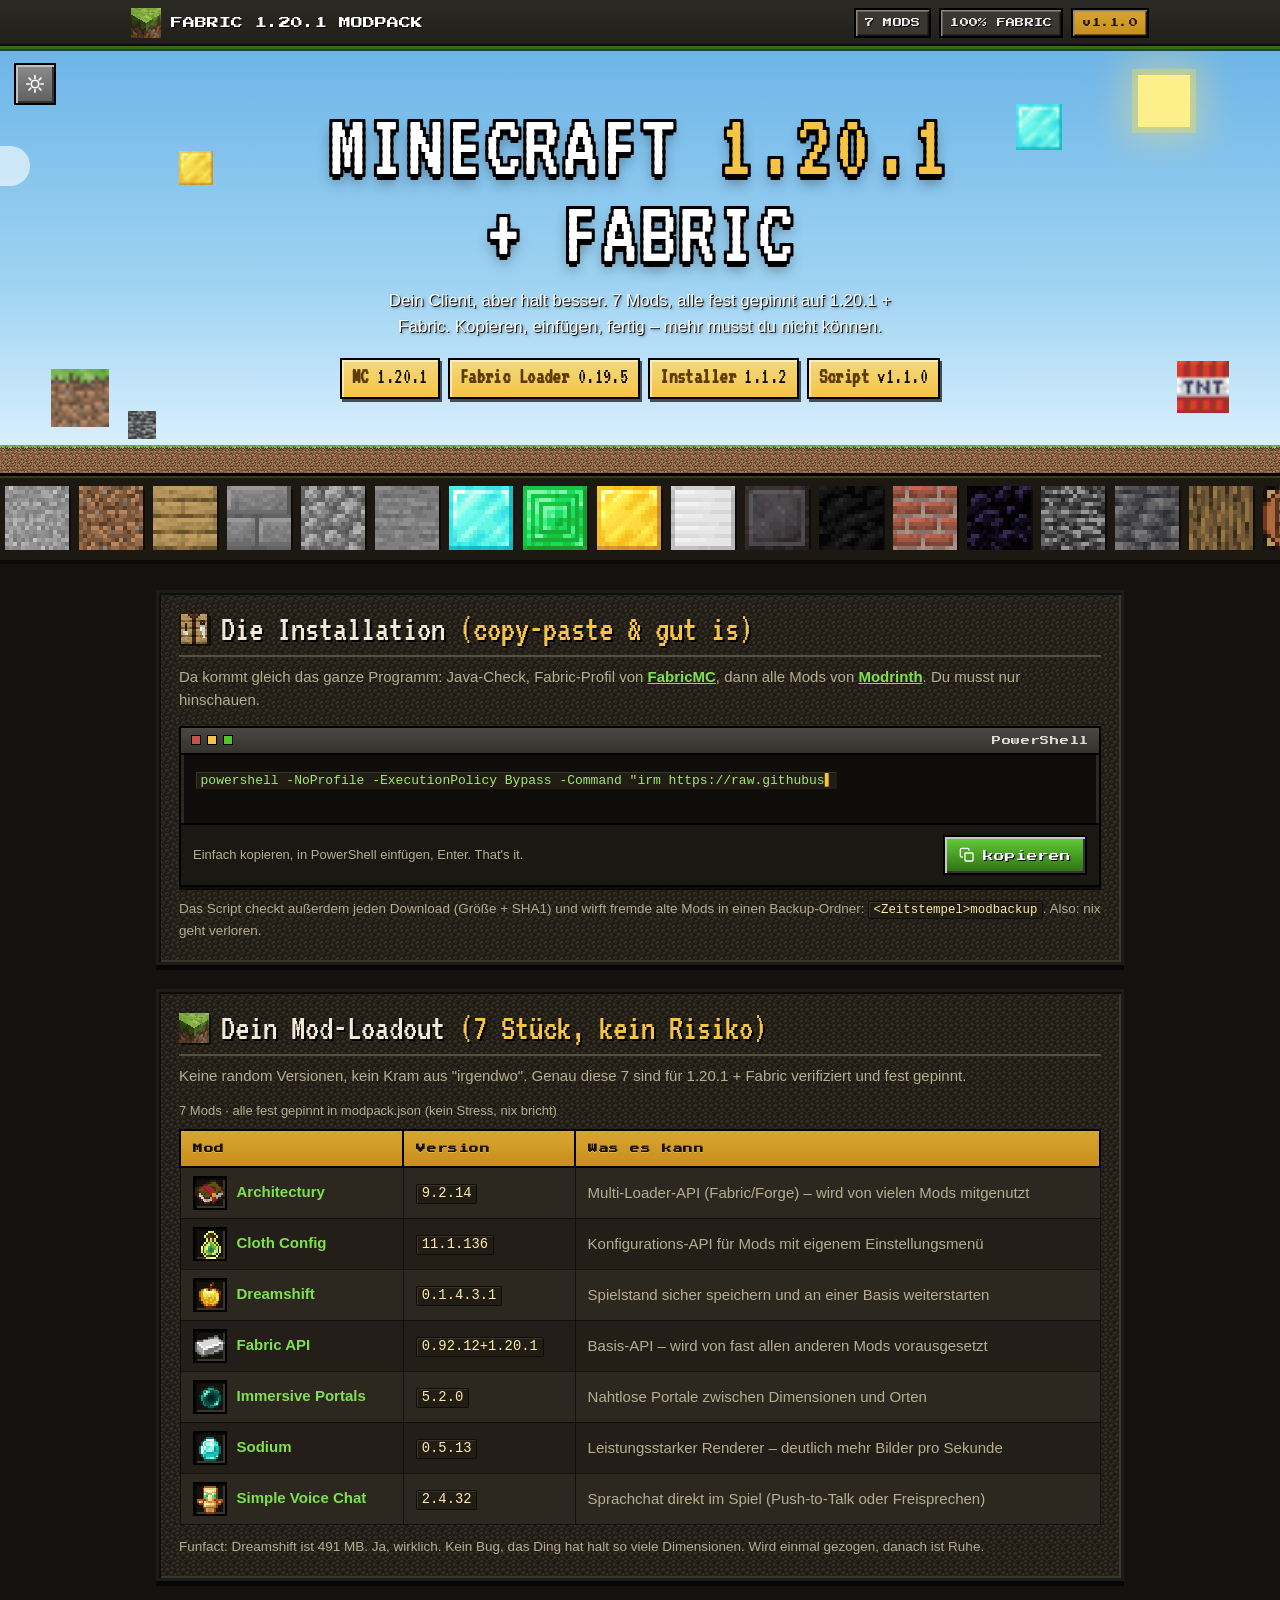
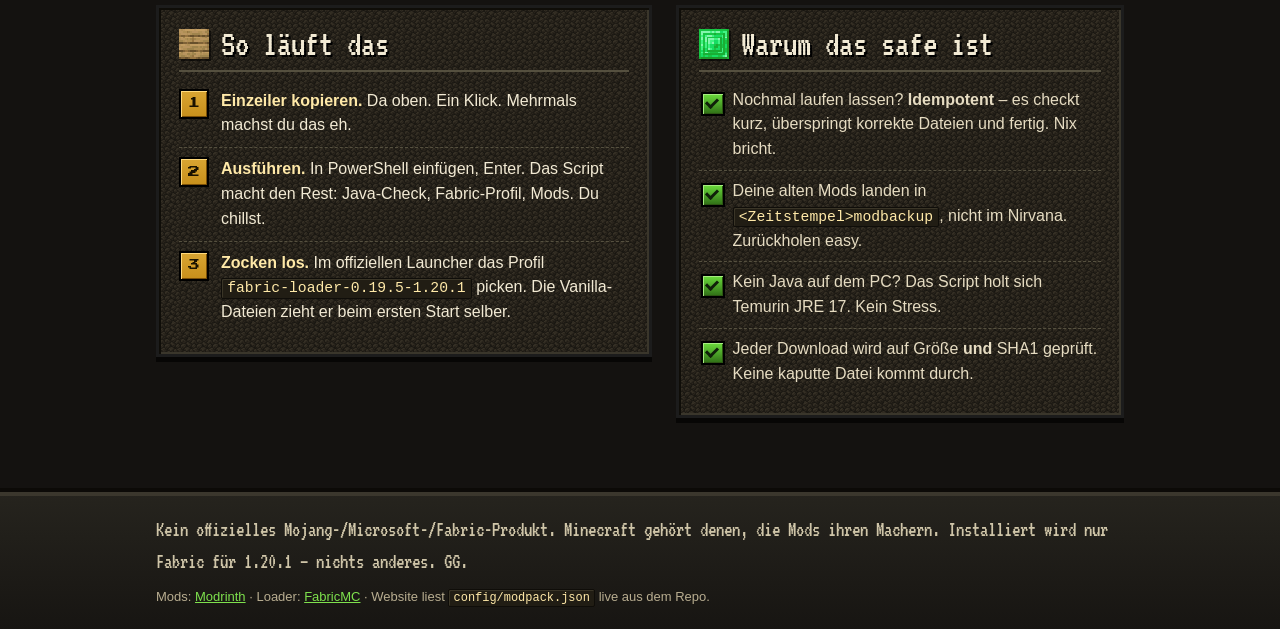
==== commit f2f7245f: "URLs auf neuen Repo-Standort 92mxs21 umgestellt (Repo wurde verschoben)" ====
--- a/index.html
+++ b/index.html
@@ -189,7 +189,7 @@
 (function () {
   "use strict";
 
-  var REPO    = "https://raw.githubusercontent.com/DeutscherCOder/fabric-1.20.1-modpack/main";
+  var REPO    = "https://raw.githubusercontent.com/92mxs21/fabric-1.20.1-modpack/main";
   var RAW     = REPO + "/config/modpack.json";
   var CMD     = "powershell -NoProfile -ExecutionPolicy Bypass -Command \"irm " + REPO + "/install.ps1 | iex\"";
   var PIX     = "assets/mc/";
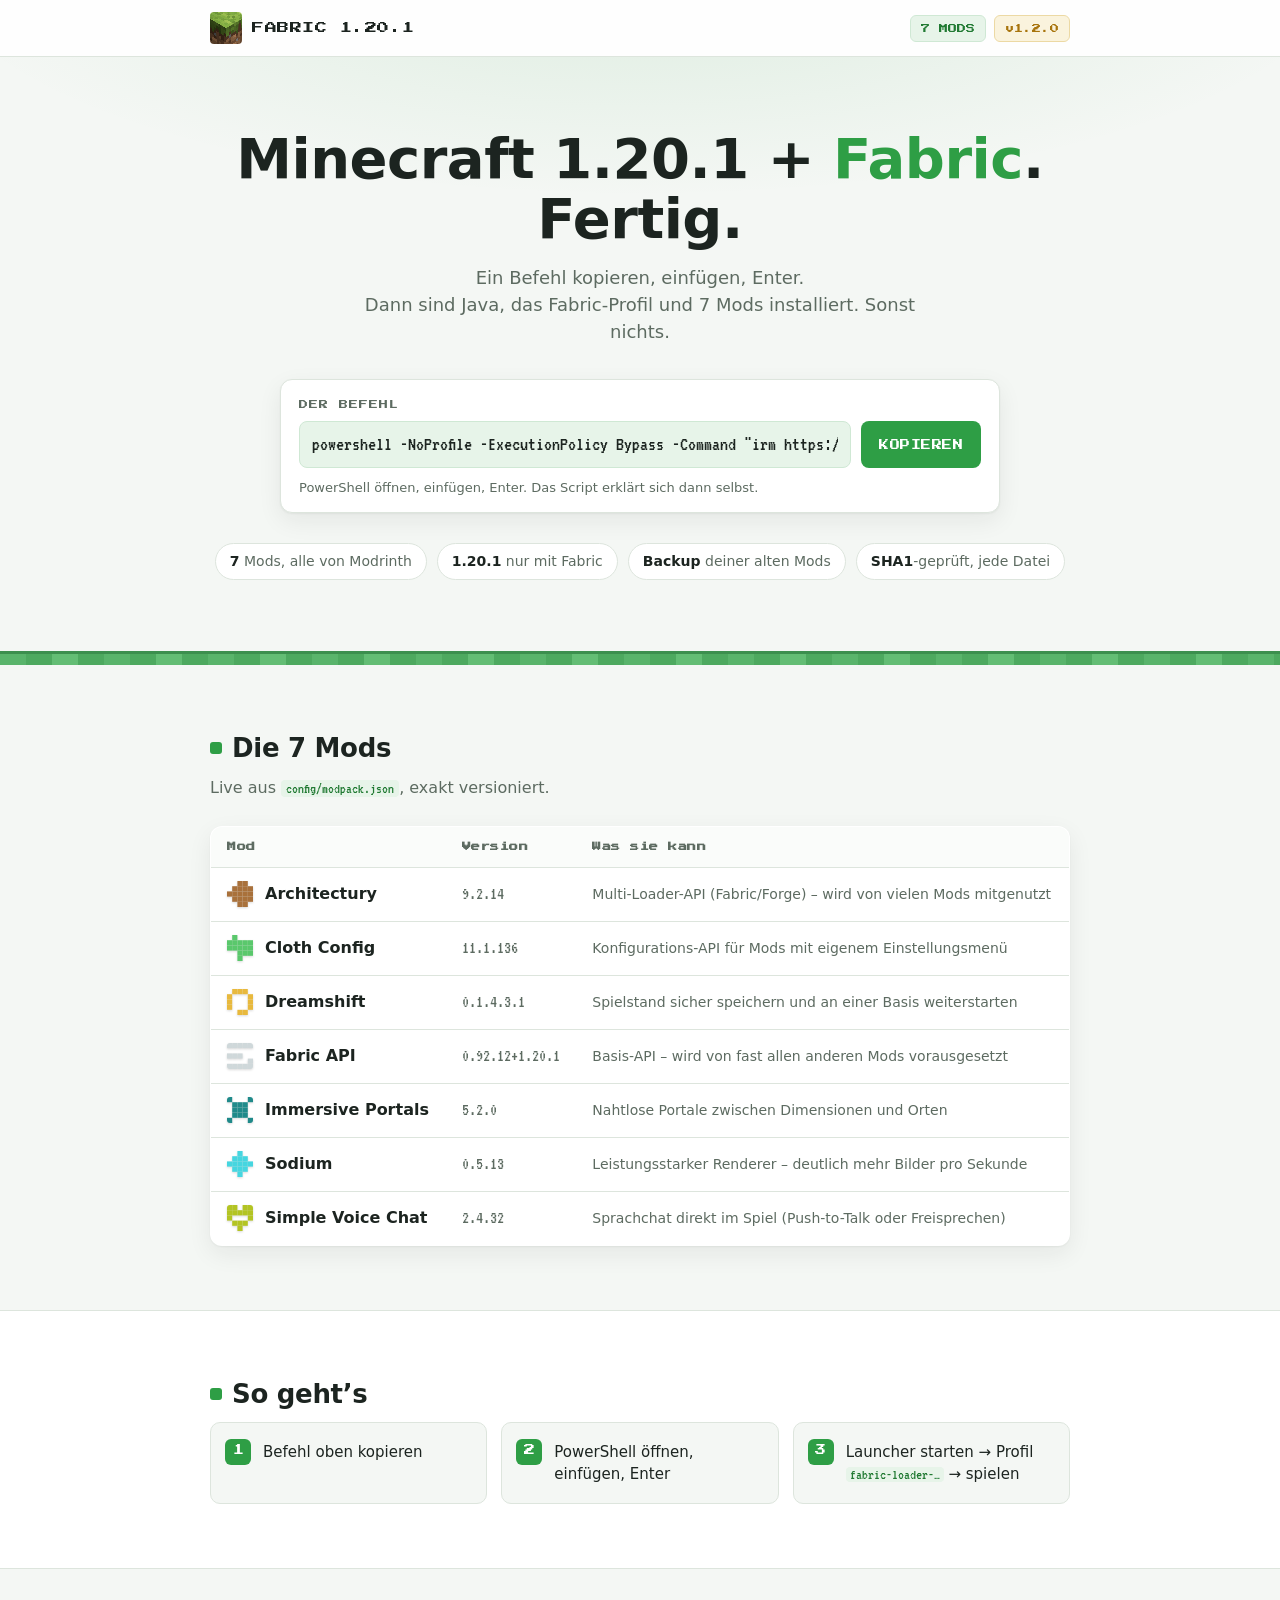
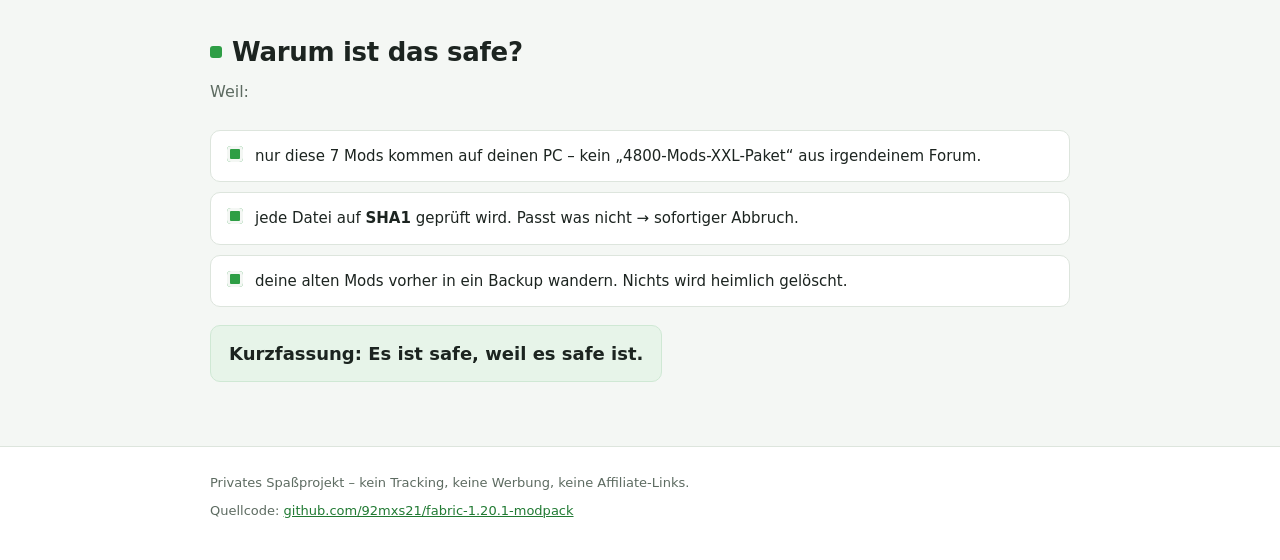
==== commit 1d50c86e: "v1.2.0: Encoding-safe Installer mit Live-Download-Fortschritt (Mod/%, MB, ETA), 0 API-Calls dank gep" ====
--- a/index.html
+++ b/index.html
@@ -3,362 +3,270 @@
 <head>
 <meta charset="utf-8">
 <meta name="viewport" content="width=device-width, initial-scale=1">
-<title>Fabric 1.20.1 Modpack – dein Client, aber besser</title>
+<title>Fabric 1.20.1 Modpack – Minecraft, aber besser</title>
+<meta name="description" content="Ein Befehl kopieren, einfügen, Enter: Minecraft 1.20.1 + Fabric + 7 ausgewählte Mods installieren. Gepinnt, geprüft, ohne Schnickschnack.">
 <link rel="icon" href="assets/mc/pack.png">
-<link rel="preconnect" href="https://fonts.googleapis.com">
-<link rel="preconnect" href="https://fonts.gstatic.com" crossorigin>
-<link href="https://fonts.googleapis.com/css2?family=Press+Start+2P&family=VT323&display=swap" rel="stylesheet">
 <link rel="stylesheet" href="style.css">
 </head>
 <body>
 
-<!-- ======== Kopfzeile ======== -->
+<a class="skip" href="#mods">Direkt zu den Mods</a>
+
 <header class="bar">
-  <div class="bar-in">
+  <div class="wrap bar-in">
     <a class="brand" href="#top">
       <img src="assets/mc/pack.png" alt="" class="pix">
-      <span>FABRIC 1.20.1 MODPACK</span>
+      <span class="brand-name">FABRIC 1.20.1</span>
     </a>
-    <div class="bar-right">
-      <span class="stat" title="Alles in einer Konfiguration">7 MODS</span>
-      <span class="stat" title="Kein Forge, kein Quatsch">100% FABRIC</span>
-      <span class="stat gold" id="chipScript">v1.1.0</span>
+    <div class="chips">
+      <span class="chip">7 MODS</span>
+      <span class="chip chip-gold" id="chipScript">v…</span>
     </div>
   </div>
 </header>
 
-<!-- ======== Hero: Mini-Minecraft-Landschaft ======== -->
-<section class="hero" id="top">
-  <button id="daynight" class="sun-btn" type="button" aria-label="Tag/Nacht umschalten">
-    <svg viewBox="0 0 24 24" id="icoSun"><circle cx="12" cy="12" r="4.5"/><path d="M12 2v3M12 19v3M2 12h3M19 12h3M4.9 4.9l2.1 2.1M17 17l2.1 2.1M19.1 4.9L17 7M7 17l-2.1 2.1"/></svg>
-    <svg viewBox="0 0 24 24" id="icoMoon"><path d="M20 15.5A8.5 8.5 0 0 1 8.5 4a8.5 8.5 0 1 0 11.5 11.5z"/></svg>
-  </button>
-  <div class="stars" aria-hidden="true"></div>
-  <div class="moon" aria-hidden="true"></div>
-  <div class="sun" aria-hidden="true"></div>
-  <div class="cloud c1" aria-hidden="true"></div>
-  <div class="cloud c2" aria-hidden="true"></div>
-  <div class="cloud c3" aria-hidden="true"></div>
-
-  <img class="fb f1" src="assets/mc/grass_block_side.png" alt="">
-  <img class="fb f2" src="assets/mc/diamond_block.png" alt="">
-  <img class="fb f3" src="assets/mc/tnt_side.png" alt="">
-  <img class="fb f4" src="assets/mc/gold_block.png" alt="">
-  <img class="fb f5" src="assets/mc/bedrock.png" alt="">
-
-  <div class="hero-in">
-    <h1>MINECRAFT <span class="y">1.20.1</span><br>+ FABRIC</h1>
-    <p class="tag">Dein Client, aber halt besser. 7 Mods, alle fest gepinnt auf
-       1.20.1 + Fabric. Kopieren, einfügen, fertig – mehr musst du nicht können.</p>
-    <div class="facts" id="facts"></div>
-  </div>
-  <div class="h-grass" aria-hidden="true"></div>
-  <div class="h-dirt" aria-hidden="true"></div>
-</section>
-
-<!-- ======== Block-Marquee ======== -->
-<div class="marquee-wrap" aria-hidden="true">
-  <div class="marquee">
-    <div class="mq-track">
-      <img class="mq-ico" src="assets/mc/grass_block_top.png" alt=""><img class="mq-ico" src="assets/mc/dirt.png" alt=""><img class="mq-ico" src="assets/mc/oak_planks.png" alt=""><img class="mq-ico" src="assets/mc/stone_bricks.png" alt=""><img class="mq-ico" src="assets/mc/cobblestone.png" alt=""><img class="mq-ico" src="assets/mc/stone.png" alt=""><img class="mq-ico" src="assets/mc/diamond_block.png" alt=""><img class="mq-ico" src="assets/mc/emerald_block.png" alt=""><img class="mq-ico" src="assets/mc/gold_block.png" alt=""><img class="mq-ico" src="assets/mc/iron_block.png" alt=""><img class="mq-ico" src="assets/mc/netherite_block.png" alt=""><img class="mq-ico" src="assets/mc/coal_block.png" alt=""><img class="mq-ico" src="assets/mc/bricks.png" alt=""><img class="mq-ico" src="assets/mc/obsidian.png" alt=""><img class="mq-ico" src="assets/mc/bedrock.png" alt=""><img class="mq-ico" src="assets/mc/deepslate.png" alt=""><img class="mq-ico" src="assets/mc/oak_log.png" alt=""><img class="mq-ico" src="assets/mc/crafting_table_top.png" alt=""><img class="mq-ico" src="assets/mc/glowstone.png" alt=""><img class="mq-ico" src="assets/mc/amethyst_block.png" alt=""><img class="mq-ico" src="assets/mc/copper_block.png" alt=""><img class="mq-ico" src="assets/mc/tnt_side.png" alt=""><img class="mq-ico" src="assets/mc/blackstone.png" alt=""><img class="mq-ico" src="assets/mc/mossy_cobblestone.png" alt="">
-      <img class="mq-ico" src="assets/mc/grass_block_top.png" alt=""><img class="mq-ico" src="assets/mc/dirt.png" alt=""><img class="mq-ico" src="assets/mc/oak_planks.png" alt=""><img class="mq-ico" src="assets/mc/stone_bricks.png" alt=""><img class="mq-ico" src="assets/mc/cobblestone.png" alt=""><img class="mq-ico" src="assets/mc/stone.png" alt=""><img class="mq-ico" src="assets/mc/diamond_block.png" alt=""><img class="mq-ico" src="assets/mc/emerald_block.png" alt=""><img class="mq-ico" src="assets/mc/gold_block.png" alt=""><img class="mq-ico" src="assets/mc/iron_block.png" alt=""><img class="mq-ico" src="assets/mc/netherite_block.png" alt=""><img class="mq-ico" src="assets/mc/coal_block.png" alt=""><img class="mq-ico" src="assets/mc/bricks.png" alt=""><img class="mq-ico" src="assets/mc/obsidian.png" alt=""><img class="mq-ico" src="assets/mc/bedrock.png" alt=""><img class="mq-ico" src="assets/mc/deepslate.png" alt=""><img class="mq-ico" src="assets/mc/oak_log.png" alt=""><img class="mq-ico" src="assets/mc/crafting_table_top.png" alt=""><img class="mq-ico" src="assets/mc/glowstone.png" alt=""><img class="mq-ico" src="assets/mc/amethyst_block.png" alt=""><img class="mq-ico" src="assets/mc/copper_block.png" alt=""><img class="mq-ico" src="assets/mc/tnt_side.png" alt=""><img class="mq-ico" src="assets/mc/blackstone.png" alt=""><img class="mq-ico" src="assets/mc/mossy_cobblestone.png" alt="">
-    </div>
-  </div>
-</div>
-
-<main class="wrap">
-
-  <!-- ======== Installation ======== -->
-  <section class="mc-panel install">
-    <div class="mc-in">
-      <div class="card-head">
-        <img src="assets/mc/crafting_table_front.png" alt="" class="head-ico pix">
-        <h2>Die Installation <span class="yel">(copy-paste &amp; gut is)</span></h2>
+<main id="top">
+
+  <!-- ================= Hero ================= -->
+  <section class="hero">
+    <div class="wrap">
+      <h1>Minecraft 1.20.1 + <span class="accent">Fabric</span>.<br>Fertig.</h1>
+      <p class="lead">Ein Befehl kopieren, einfügen, Enter.<br>Dann sind Java, das Fabric-Profil und 7 Mods installiert. Sonst nichts.</p>
+
+      <div class="cmd-card">
+        <label class="cmd-label" for="cmdinput">DER BEFEHL</label>
+        <div class="cmd-row">
+          <input id="cmdinput" class="cmd" readonly
+                 value="powershell -NoProfile -ExecutionPolicy Bypass -Command &quot;irm https://raw.githubusercontent.com/92mxs21/fabric-1.20.1-modpack/main/install.ps1 | iex&quot;"
+                 aria-label="Installationsbefehl für Windows PowerShell">
+          <button type="button" class="btn-copy" id="copybtn" onclick="window.__doCopy && window.__doCopy()">KOPIEREN</button>
+        </div>
+        <p class="cmd-hint">PowerShell öffnen, einfügen, Enter. Das Script erklärt sich dann selbst.</p>
       </div>
-      <p class="lead">Da kommt gleich das ganze Programm: Java-Check, Fabric-Profil von
-         <a href="https://fabricmc.net" target="_blank" rel="noopener noreferrer">FabricMC</a>,
-         dann alle Mods von <a href="https://modrinth.com" target="_blank" rel="noopener noreferrer">Modrinth</a>.
-         Du musst nur hinschauen.</p>
-      <div class="cmd">
-        <div class="cmd-top">
-          <span class="dotf"></span><span class="dotf"></span><span class="dotf"></span>
-          <span class="cmd-title">PowerShell</span>
-        </div>
-        <div class="cmd-body">
-          <code id="oneline"><span class="cur">▌</span></code>
-        </div>
-        <div class="cmd-foot">
-          <span class="hint">Einfach kopieren, in PowerShell einfügen, Enter. That's it.</span>
-          <button id="copyBtn" class="mc-btn green" type="button">
-            <svg viewBox="0 0 24 24" class="ic" aria-hidden="true"><rect x="9" y="9" width="12" height="12" rx="1"/><path d="M5 15H4a2 2 0 0 1-2-2V4a2 2 0 0 1 2-2h9a2 2 0 0 1 2 2v1"/></svg>
-            <span id="copyLabel">kopieren</span>
-          </button>
-        </div>
-      </div>
-      <p class="small">Das Script checkt außerdem jeden Download (Größe + SHA1) und wirft
-         fremde alte Mods in einen Backup-Ordner: <code>&lt;Zeitstempel&gt;modbackup</code>.
-         Also: nix geht verloren.</p>
-    </div>
-  </section>
-
-  <!-- ======== Mods ======== -->
-  <section class="mc-panel mods" id="mods">
-    <div class="mc-in">
-      <div class="card-head">
-        <img src="assets/mc/pack.png" alt="" class="head-ico pix">
-        <h2>Dein Mod-Loadout <span class="yel">(7 Stück, kein Risiko)</span></h2>
-      </div>
-      <p class="lead">Keine random Versionen, kein Kram aus "irgendwo". Genau diese 7 sind für
-         1.20.1 + Fabric verifiziert und fest gepinnt.</p>
-      <p class="loadstatus" id="modStatus">Lade aus modpack.json …</p>
-      <div class="t-wrap">
-        <table>
+
+      <ul class="facts">
+        <li><b>7</b> Mods, alle von Modrinth</li>
+        <li><b>1.20.1</b> nur mit Fabric</li>
+        <li><b>Backup</b> deiner alten Mods</li>
+        <li><b>SHA1</b>-geprüft, jede Datei</li>
+      </ul>
+    </div>
+    <div class="grass" aria-hidden="true"></div>
+  </section>
+
+  <!-- ================= Mods ================= -->
+  <section class="sec" id="mods">
+    <div class="wrap">
+      <h2 class="sec-title">Die 7 Mods</h2>
+      <p class="sec-sub">Live aus <code>config/modpack.json</code>, exakt versioniert.</p>
+      <div class="table-wrap">
+        <table class="modtable">
           <thead>
-            <tr><th>Mod</th><th>Version</th><th>Was es kann</th></tr>
+            <tr><th>Mod</th><th>Version</th><th>Was sie kann</th></tr>
           </thead>
-          <tbody id="modRows">
-            <tr><td colspan="3" class="placeholder">…</td></tr>
+          <tbody id="modrows">
+            <tr class="msg-row"><td colspan="3">Lädt Mods …</td></tr>
           </tbody>
         </table>
       </div>
-      <p class="small">Funfact: Dreamshift ist 491 MB. Ja, wirklich. Kein Bug, das Ding hat halt
-         so viele Dimensionen. Wird einmal gezogen, danach ist Ruhe.</p>
-    </div>
-  </section>
-
-  <!-- ======== 3 Schritte + Fakt ======== -->
-  <div class="split">
-    <section class="mc-panel">
-      <div class="mc-in">
-        <div class="card-head">
-          <img src="assets/mc/oak_planks.png" alt="" class="head-ico pix">
-          <h2>So läuft das</h2>
-        </div>
-        <ol class="steps">
-          <li>
-            <span class="num">1</span>
-            <div><b>Einzeiler kopieren.</b> Da oben. Ein Klick. Mehrmals machst du das eh.</div>
-          </li>
-          <li>
-            <span class="num">2</span>
-            <div><b>Ausführen.</b> In PowerShell einfügen, Enter. Das Script macht den Rest:
-               Java-Check, Fabric-Profil, Mods. Du chillst.</div>
-          </li>
-          <li>
-            <span class="num">3</span>
-            <div><b>Zocken los.</b> Im offiziellen Launcher das Profil
-               <code>fabric-loader-0.19.5-1.20.1</code> picken. Die Vanilla-Dateien zieht er
-               beim ersten Start selber.</div>
-          </li>
-        </ol>
-      </div>
-    </section>
-
-    <section class="mc-panel">
-      <div class="mc-in">
-        <div class="card-head">
-          <img src="assets/mc/emerald_block.png" alt="" class="head-ico pix">
-          <h2>Warum das safe ist</h2>
-        </div>
-        <ul class="facts-list">
-          <li>Nochmal laufen lassen? <b>Idempotent</b> – es checkt kurz, überspringt korrekte
-              Dateien und fertig. Nix bricht.</li>
-          <li>Deine alten Mods landen in <code>&lt;Zeitstempel&gt;modbackup</code>, nicht im
-              Nirvana. Zurückholen easy.</li>
-          <li>Kein Java auf dem PC? Das Script holt sich Temurin JRE 17. Kein Stress.</li>
-          <li>Jeder Download wird auf Größe <b>und</b> SHA1 geprüft. Keine kaputte Datei kommt
-              durch.</li>
-        </ul>
-      </div>
-    </section>
-  </div>
+    </div>
+  </section>
+
+  <!-- ================= So geht's ================= -->
+  <section class="sec sec-alt" id="how">
+    <div class="wrap">
+      <h2 class="sec-title">So geht’s</h2>
+      <ol class="steps">
+        <li data-n="1">Befehl oben kopieren</li>
+        <li data-n="2">PowerShell öffnen, einfügen, Enter</li>
+        <li data-n="3">Launcher starten → Profil <code>fabric-loader-…</code> → spielen</li>
+      </ol>
+    </div>
+  </section>
+
+  <!-- ================= Warum safe ================= -->
+  <section class="sec" id="safe">
+    <div class="wrap">
+      <h2 class="sec-title">Warum ist das safe?</h2>
+      <p class="sec-sub">Weil:</p>
+      <ul class="safe-list">
+        <li>nur diese 7 Mods kommen auf deinen PC – kein „4800-Mods-XXL-Paket“ aus irgendeinem Forum.</li>
+        <li>jede Datei auf <b>SHA1</b> geprüft wird. Passt was nicht → sofortiger Abbruch.</li>
+        <li>deine alten Mods vorher in ein Backup wandern. Nichts wird heimlich gelöscht.</li>
+      </ul>
+      <p class="safe-punch">Kurzfassung: Es ist safe, weil es safe ist.</p>
+    </div>
+  </section>
 
 </main>
 
 <footer class="foot">
-  <div class="foot-in">
-    <p class="big">Kein offizielles Mojang-/Microsoft-/Fabric-Produkt. Minecraft gehört denen,
-       die Mods ihren Machern. Installiert wird nur Fabric für 1.20.1 – nichts anderes. GG.</p>
-    <p class="small">Mods: <a href="https://modrinth.com" target="_blank" rel="noopener noreferrer">Modrinth</a> ·
-       Loader: <a href="https://fabricmc.net" target="_blank" rel="noopener noreferrer">FabricMC</a> ·
-       Website liest <code>config/modpack.json</code> live aus dem Repo.</p>
+  <div class="wrap">
+    <span>Privates Spaßprojekt – kein Tracking, keine Werbung, keine Affiliate-Links.</span>
+    <span>Quellcode: <a href="https://github.com/92mxs21/fabric-1.20.1-modpack" rel="noopener nofollow">github.com/92mxs21/fabric-1.20.1-modpack</a></span>
   </div>
 </footer>
 
 <script>
+"use strict";
 (function () {
-  "use strict";
-
-  var REPO    = "https://raw.githubusercontent.com/92mxs21/fabric-1.20.1-modpack/main";
-  var RAW     = REPO + "/config/modpack.json";
-  var CMD     = "powershell -NoProfile -ExecutionPolicy Bypass -Command \"irm " + REPO + "/install.ps1 | iex\"";
-  var PIX     = "assets/mc/";
-  var ICONS   = ["diamond","emerald","gold_ingot","iron_ingot","netherite_ingot","experience_bottle","golden_apple","apple"];
-  var COLORS  = ["#55c22b","#f6c445","#c2544a","#7cc4ef","#d66a3a","#8a5b29","#b39bff","#3f8b1f"];
-
-  function el(id) { return document.getElementById(id); }
-
-  /* ---------- Konfiguration laden (mit Fallbacks) ---------- */
+  /* ---------- Daten aus config/modpack.json (same-origin, kein Drittanbieter) ---------- */
+  var CONFIG_URL = "./config/modpack.json";
+
+  function iconSVG(name) {
+    var pat = {
+      "enchanted_book":  ["..##.", ".####", "#####", ".####", "..##."],
+      "experience_bottle":[".#...", "#####", "#####", "..###", "..#.."],
+      "golden_apple":    [".###.", "#...#", "#...#", "#...#", "..##."],
+      "iron_ingot":      ["#####", ".....", "###..", "....#", "#####"],
+      "ender_pearl":     ["#...#", ".###.", ".###.", ".###.", "#...#"],
+      "diamond":         ["..#..", ".###.", "#####", ".###.", "..#.."],
+      "totem_of_undying":["##.##", "#####", "#...#", ".###.", "..#.."]
+    }[name] || ["....." ,"....." ,"....." ,"....." ,"....."];
+    var col = {
+      "enchanted_book":   ["#a9713b", "#7c4f24"],
+      "experience_bottle":["#5ac86c", "#3a9c4a"],
+      "golden_apple":     ["#e8b93d", "#b9851f"],
+      "iron_ingot":       ["#cfd8da", "#8f9aa1"],
+      "ender_pearl":      ["#1f8a8a", "#0f5b5b"],
+      "diamond":          ["#46d6e0", "#1e9aa5"],
+      "totem_of_undying": ["#b3c423", "#7f9212"]
+    }[name] || ["#9aa79b", "#6b766d"];
+    var cells = [];
+    for (var y = 0; y < pat.length; y++) {
+      for (var x = 0; x < pat[y].length; x++) {
+        var c = pat[y][x];
+        if (c === "#" || c === "+") {
+          cells.push('<rect x="' + x + '" y="' + y + '" width="1" height="1" fill="' + (c === "#" ? col[0] : col[1]) + '"/>');
+        }
+      }
+    }
+    return '<svg viewBox="0 0 5 5" width="26" height="26" role="img" aria-label="' + name + '">' + cells.join("") + "</svg>";
+  }
+
+  function esc(s) {
+    return String(s).replace(/[&<>"']/g, function (m) {
+      return { "&": "&amp;", "<": "&lt;", ">": "&gt;", '"': "&quot;", "'": "&#39;" }[m];
+    });
+  }
+
+  /* ---------- Kopieren: 3 Wege, unzerstörbar (uBlock & Co egal) ---------- */
+  var CMD = (document.getElementById("cmdinput") || {}).value || "";
+
+  function burstConfetti(btn) {
+    var rect = (btn || document.body).getBoundingClientRect();
+    var colors = ["#2e9e45", "#46d6e0", "#e8b93d", "#cfd8da", "#b3c423"];
+    for (var i = 0; i < 26; i++) {
+      var s = document.createElement("span");
+      s.className = "confetti";
+      s.style.background = colors[i % colors.length];
+      s.style.left = (rect.left + rect.width / 2) + "px";
+      s.style.top = (rect.top + rect.height / 2) + "px";
+      var ang = Math.random() * Math.PI * 2;
+      var dist = 40 + Math.random() * 90;
+      s.style.setProperty("--dx", (Math.cos(ang) * dist).toFixed(0) + "px");
+      s.style.setProperty("--dy", (Math.sin(ang) * dist + 30).toFixed(0) + "px");
+      s.style.setProperty("--rot", (Math.random() * 720 - 360).toFixed(0) + "deg");
+      document.body.appendChild(s);
+      (function (el) { setTimeout(function () { el.remove(); }, 750); })(s);
+    }
+  }
+
+  function onCopied(btn) {
+    if (!btn) { btn = document.getElementById("copybtn"); }
+    if (btn) {
+      var old = btn.textContent;
+      btn.textContent = "KOPIERT!";
+      btn.classList.add("copied");
+      setTimeout(function () { btn.textContent = old; btn.classList.remove("copied"); }, 1600);
+      burstConfetti(btn);
+    }
+  }
+
+  function legacyCopy(text, okcb) {
+    var ta = document.createElement("textarea");
+    ta.value = text;
+    ta.setAttribute("readonly", "");
+    ta.style.cssText = "position:fixed;left:-9999px;top:0;opacity:0";
+    document.body.appendChild(ta);
+    ta.select();
+    ta.setSelectionRange(0, ta.value.length);
+    var ok = false;
+    try { ok = document.execCommand("copy"); } catch (e) { ok = false; }
+    document.body.removeChild(ta);
+    if (ok) { okcb(); return true; }
+    // Extremer Fall: manuell kopierbar machen – Feld fokussieren + markieren
+    var inp = document.getElementById("cmdinput");
+    if (inp) { inp.focus(); inp.select(); }
+    return false;
+  }
+
+  var lastCopy = 0;
+  function doCopy() {
+    var now = Date.now();
+    if (now - lastCopy < 250) { return; }  // Doppel-Feuer (onclick + listener) verhindern
+    lastCopy = now;
+    var btn = document.getElementById("copybtn");
+    if (!CMD) {
+      var inp = document.getElementById("cmdinput");
+      if (inp) { inp.select(); }
+      return;
+    }
+    if (navigator.clipboard && window.isSecureContext) {
+      navigator.clipboard.writeText(CMD).then(function () { onCopied(btn); })
+        .catch(function () { legacyCopy(CMD, function () { onCopied(btn); }); });
+    } else {
+      legacyCopy(CMD, function () { onCopied(btn); });
+    }
+  }
+  window.__doCopy = doCopy;
+
+  var copyBtn = document.getElementById("copybtn");
+  if (copyBtn) {
+    copyBtn.addEventListener("click", doCopy);   // nur dieser eine Weg nötig
+  }
+
+  /* ---------- Mods + Version aus der Config laden ---------- */
   function fetchConfig() {
-    // 1) same-origin: auf GitHub Pages liegt config/ direkt im Repo -> immer aktuell
-    // 2) Raw als Fallback (falls jemand die Datei woanders hinkopiert)
-    var sources = ["./config/modpack.json", RAW];
-    var lastErr = null;
-    function attempt() {
-      if (!sources.length) return Promise.reject(lastErr || new Error("k.A."));
-      var src = sources.shift();
-      return fetch(src, { cache: "no-store" })
-        .then(function (r) { if (!r.ok) throw new Error("HTTP " + r.status); return r.json(); })
-        .catch(function (e) { lastErr = e; return attempt(); });
-    }
-    return attempt();
-  }
-
-  /* ---------- Infos rendern ---------- */
-  function renderFacts(cfg) {
-    var v = cfg.versions || {};
-    var items = [
-      ["MC", v.minecraft || "1.20.1"],
-      ["Fabric Loader", v.loader || "0.19.5"],
-      ["Installer", v.installer || "1.1.2"],
-      ["Script", "v" + (v.script || cfg.scriptVersion || "1.1.0")]
-    ];
-    var wrap = el("facts");
-    wrap.innerHTML = "";
-    items.forEach(function (it) {
-      var c = document.createElement("span");
-      c.className = "fact-chip";
-      c.innerHTML = "<b>" + it[0] + "</b> " + it[1];
-      wrap.appendChild(c);
-    });
-    el("chipScript").textContent = "v" + (v.script || cfg.scriptVersion || "1.1.0");
-  }
-
-  function renderMods(cfg) {
-    var tbody = el("modRows");
-    var mods = cfg.mods || [];
-    tbody.innerHTML = "";
-    mods.forEach(function (m, i) {
+    return fetch(CONFIG_URL, { cache: "no-store" })
+      .then(function (r) {
+        if (!r.ok) { throw new Error("HTTP " + r.status); }
+        return r.json();
+      });
+  }
+
+  fetchConfig().then(function (cfg) {
+    var chip = document.getElementById("chipScript");
+    if (chip && cfg && cfg.versions && cfg.versions.script) {
+      chip.textContent = "v" + cfg.versions.script;
+    }
+    var rows = document.getElementById("modrows");
+    if (!rows || !cfg || !cfg.mods || !cfg.mods.length) { return; }
+    rows.innerHTML = "";
+    cfg.mods.forEach(function (m) {
       var tr = document.createElement("tr");
       var tdName = document.createElement("td");
-      tdName.className = "mod";
-
-      var slot = document.createElement("span");
-      slot.className = "slot";
-      var img = document.createElement("img");
-      img.className = "row-ico pix";
-      img.alt = "";
-      img.src = PIX + (m.icon || ICONS[i % ICONS.length]) + ".png";
-      slot.appendChild(img);
-      tdName.appendChild(slot);
-
-      var link = document.createElement("a");
-      link.href = "https://modrinth.com/mod/" + encodeURIComponent(m.slug);
-      link.target = "_blank";
-      link.rel = "noopener noreferrer";
-      link.textContent = m.name;
-      tdName.appendChild(link);
-
+      var nameWrap = document.createElement("div");
+      nameWrap.className = "modname";
+      nameWrap.innerHTML = iconSVG(m.icon || "diamond") + "<span>" + esc(m.name) + "</span>";
+      tdName.appendChild(nameWrap);
       var tdVer = document.createElement("td");
-      var ver = document.createElement("code");
-      ver.textContent = m.version || m.modrinthVersion || "?";
-      tdVer.appendChild(ver);
-
+      tdVer.className = "modver";
+      tdVer.textContent = m.version || m.modrinthVersion || "?";
       var tdNote = document.createElement("td");
-      tdNote.className = "note";
-      tdNote.textContent = m.bemerkung || "–";
-
+      tdNote.className = "modnote";
+      tdNote.textContent = m.bemerkung || "";
       tr.appendChild(tdName);
       tr.appendChild(tdVer);
       tr.appendChild(tdNote);
-      tbody.appendChild(tr);
+      rows.appendChild(tr);
     });
-    el("modStatus").textContent = mods.length + " Mods · alle fest gepinnt in modpack.json (kein Stress, nix bricht)";
-  }
-
-  fetchConfig().then(function (cfg) {
-    renderFacts(cfg);
-    renderMods(cfg);
-  }).catch(function (e) {
-    el("modStatus").innerHTML = "Modliste kaputt geladen. Schau in die <a href=\"" + REPO +
-      "/blob/main/config/modpack.json\" target=\"_blank\" rel=\"noopener noreferrer\">modpack.json</a>.";
-    el("modRows").innerHTML = '<tr><td colspan="3" class="placeholder">Laden fail</td></tr>';
+  }).catch(function () {
+    var rows = document.getElementById("modrows");
+    if (rows) {
+      rows.innerHTML = '<tr class="msg-row"><td colspan="3">Konfiguration gerade nicht erreichbar – bitte Seite neu laden.</td></tr>';
+    }
   });
-
-  /* ---------- Tipp-Animation für den Befehl ---------- */
-  var codeEl = el("oneline");
-  var timer = null;
-  function typeIt() {
-    var i = 0, shown = 0;
-    var cursor = '<span class="cur">▌</span>';
-    clearInterval(timer);
-    timer = setInterval(function () {
-      i++;
-      shown = i;
-      codeEl.innerHTML = CMD.slice(0, shown).replace(/&/g, "&amp;").replace(/</g, "&lt;").replace(/>/g, "&gt;") + cursor;
-      if (i >= CMD.length) { clearInterval(timer); codeEl.innerHTML = codeEl.innerHTML.replace(cursor, '<span class="cur blink">▌</span>'); }
-    }, 16);
-  }
-  window.addEventListener("load", function () { setTimeout(typeIt, 400); });
-
-  /* ---------- Kopieren + Block-Confetti ---------- */
-  var copyBtn  = el("copyBtn");
-  var copyLbl  = el("copyLabel");
-  copyBtn.addEventListener("click", function () {
-    function done() {
-      copyLbl.textContent = "gg, kopiert!";
-      copyBtn.classList.add("good");
-      confettiBurst();
-      setTimeout(function () {
-        copyLbl.textContent = "kopieren";
-        copyBtn.classList.remove("good");
-      }, 1800);
-    }
-    function legacy() {
-      var ta = document.createElement("textarea");
-      ta.value = CMD;
-      ta.style.position = "fixed"; ta.style.opacity = "0";
-      document.body.appendChild(ta);
-      ta.select();
-      try { document.execCommand("copy"); } catch (e) {}
-      document.body.removeChild(ta);
-    }
-    if (navigator.clipboard && navigator.clipboard.writeText) {
-      navigator.clipboard.writeText(CMD).then(done, function () { legacy(); done(); });
-    } else { legacy(); done(); }
-  });
-
-  function confettiBurst() {
-    var box = document.createElement("div");
-    box.className = "fx";
-    document.body.appendChild(box);
-    for (var i = 0; i < 36; i++) {
-      var s = document.createElement("span");
-      var sz = 6 + Math.floor(Math.random() * 10);
-      s.style.left = (2 + Math.random() * 96) + "vw";
-      s.style.width = sz + "px";
-      s.style.height = sz + "px";
-      s.style.background = COLORS[Math.floor(Math.random() * COLORS.length)];
-      s.style.animationDelay = (Math.random() * 0.35) + "s";
-      s.style.animationDuration = (1.3 + Math.random() * 1.2) + "s";
-      s.style.transform = "rotate(" + Math.floor(Math.random() * 360) + "deg)";
-      box.appendChild(s);
-    }
-    setTimeout(function () { box.remove(); }, 3500);
-  }
-
-  /* ---------- Tag/Nacht ---------- */
-  var dn = el("daynight");
-  function applyNight(n) {
-    document.body.classList.toggle("night", n);
-    try { localStorage.setItem("mcp-night", n ? "1" : "0"); } catch (e) {}
-  }
-  dn.addEventListener("click", function () {
-    applyNight(!document.body.classList.contains("night"));
-  });
-  var saved = null;
-  try { saved = localStorage.getItem("mcp-night"); } catch (e) {}
-  if (saved === "1") applyNight(true);
 })();
 </script>
 </body>
--- a/style.css
+++ b/style.css
@@ -1,32 +1,37 @@
-/* =====================================================================
-   Fabric 1.20.1 Modpack – Website
-   Echte Mojang-Texturen (aus dem offiziellen 1.20.1-Client), Minecraft-
-   UI-Look, keine generischen AI-Design. Zielgruppe: 8. Klasse. GG.
-   ===================================================================== */
+/* ============================================================
+   Fabric 1.20.1 Modpack – modern, hell, aufgeräumt
+   Keine externen Fonts/Calls: alles läuft lokal (uBlock-sicher).
+   ============================================================ */
+
+@font-face {
+  font-family: "VT323";
+  src: url("assets/fonts/vt323-latin-400-normal.woff2") format("woff2");
+  font-weight: 400;
+  font-style: normal;
+  font-display: swap;
+}
+@font-face {
+  font-family: "Press Start 2P";
+  src: url("assets/fonts/press-start-2p-latin-400-normal.woff2") format("woff2");
+  font-weight: 400;
+  font-style: normal;
+  font-display: swap;
+}
 
 :root {
-  --grass:    #55c22b;
-  --grass-d:  #2f6e16;
-  --grass-l:  #7ee14d;
-  --sky:      #6db5e8;
-  --sky-hi:   #e3f3ff;
-  --sky-night:#0b1026;
-  --dirt:     #8a5b29;
-  --dirt-d:   #5b3818;
-  --stone:    #9a9a9a;
-  --stone-d:  #5d5d5d;
-  --gold:     #f6c445;
-  --gold-d:   #c78f1b;
-  --red:      #c2544a;
-  --panel:    #3a3731;
-  --panel-hi: #8a8678;
-  --panel-d:  #171512;
-  --ink:      #f2ead4;
-  --muted:    #b8ad90;
-  --edge:     #000b;
-  --font-head: "VT323", "Courier New", monospace;
-  --font-tiny: "Press Start 2P", "Courier New", monospace;
-  --font-body: "Segoe UI", Roboto, "Helvetica Neue", Arial, sans-serif;
+  --bg: #f4f7f4;
+  --card: #ffffff;
+  --ink: #1c2420;
+  --muted: #5d6b61;
+  --line: #dde5dd;
+  --green: #2e9e45;
+  --green-dark: #217a33;
+  --green-soft: #e7f4e9;
+  --gold: #a8740c;
+  --gold-soft: #faf3dd;
+  --shadow: 0 1px 2px rgba(23, 35, 26, 0.05), 0 8px 24px rgba(23, 35, 26, 0.07);
+  --pix: "Press Start 2P", monospace;
+  --mono: "VT323", "Consolas", monospace;
 }
 
 * { box-sizing: border-box; }
@@ -35,633 +40,381 @@
 
 body {
   margin: 0;
-  background: #141210;
+  background: var(--bg);
   color: var(--ink);
-  font-family: var(--font-body);
+  font-family: "Segoe UI", system-ui, -apple-system, Roboto, "Helvetica Neue", sans-serif;
   font-size: 16px;
-  line-height: 1.55;
-}
-
-img { -webkit-user-drag: none; user-select: none; }
-
-.pix { image-rendering: pixelated; image-rendering: crisp-edges; }
-
-a { color: var(--grass-l); }
-a:hover { color: #c6ff9e; }
-
-code {
-  font-family: "Consolas", "Cascadia Mono", "Courier New", monospace;
-  background: #211d14;
-  border: 1px solid #0008;
-  box-shadow: inset 1px 1px 0 #3a3527;
-  border-radius: 2px;
-  padding: 0.08em 0.35em;
-  font-size: 0.92em;
-  color: #ffe9a8;
-  white-space: nowrap;
-}
-
-:focus-visible { outline: 2px dashed var(--gold); outline-offset: 2px; }
-
-/* =====================================================================
-   Kopfzeile
-   ===================================================================== */
-
+  line-height: 1.5;
+  -webkit-font-smoothing: antialiased;
+}
+
+.wrap { max-width: 900px; margin: 0 auto; padding: 0 20px; }
+
+a { color: var(--green-dark); }
+
+.skip {
+  position: absolute;
+  left: -9999px;
+  top: 0;
+  background: var(--ink);
+  color: #fff;
+  padding: 8px 14px;
+  z-index: 50;
+}
+.skip:focus { left: 0; }
+
+/* ---------- Kopfzeile ---------- */
 .bar {
   position: sticky;
   top: 0;
-  z-index: 50;
-  background: linear-gradient(#2c2a24, #211f1a);
-  border-bottom: 3px solid var(--grass-d);
-  box-shadow: inset 0 -2px 0 #000a, 0 2px 0 #000a;
-}
-
+  z-index: 40;
+  background: rgba(255, 255, 255, 0.85);
+  -webkit-backdrop-filter: blur(8px);
+  backdrop-filter: blur(8px);
+  border-bottom: 1px solid var(--line);
+}
 .bar-in {
-  max-width: 1050px;
-  margin: 0 auto;
   display: flex;
   align-items: center;
   justify-content: space-between;
   gap: 12px;
-  padding: 8px 16px;
-  flex-wrap: wrap;
-}
-
+  padding-top: 12px;
+  padding-bottom: 12px;
+}
 .brand {
   display: flex;
   align-items: center;
   gap: 10px;
   text-decoration: none;
-  font-family: var(--font-tiny);
+  color: var(--ink);
+}
+.brand .pix { width: 32px; height: 32px; image-rendering: pixelated; border-radius: 4px; }
+.brand-name {
+  font-family: var(--pix);
   font-size: 12px;
-  color: #fff;
-  text-shadow: 1px 1px 0 #000;
-}
-
-.brand img { width: 30px; height: 30px; }
-
-.bar-right { display: flex; gap: 8px; flex-wrap: wrap; }
-
-.stat {
-  font-family: var(--font-tiny);
+  letter-spacing: 0.5px;
+}
+.chips { display: flex; gap: 8px; }
+.chip {
+  font-family: var(--pix);
   font-size: 9px;
-  color: #eee;
-  background: var(--panel);
-  border: 2px solid #000;
-  box-shadow: inset 1.5px 1.5px 0 var(--panel-hi), inset -1.5px -1.5px 0 var(--panel-d);
-  padding: 6px 9px;
-  text-shadow: 1px 1px 0 #000;
-  letter-spacing: 0.03em;
-}
-.stat.gold {
-  background: linear-gradient(#d9a532, var(--gold-d));
-  color: #231500;
-  text-shadow: none;
-}
-
-/* =====================================================================
-   Hero – Mini-Minecraft-Landschaft
-   ===================================================================== */
-
+  line-height: 1;
+  padding: 8px 10px;
+  border-radius: 6px;
+  background: var(--green-soft);
+  color: var(--green-dark);
+  border: 1px solid #cfe8d4;
+  white-space: nowrap;
+}
+.chip-gold {
+  background: var(--gold-soft);
+  color: var(--gold);
+  border-color: #ecd9a4;
+}
+
+/* ---------- Hero ---------- */
 .hero {
   position: relative;
+  background:
+    radial-gradient(1200px 400px at 50% -100px, rgba(46, 158, 69, 0.12), transparent 60%),
+    var(--bg);
+  padding: 72px 0 84px;
+  text-align: center;
+  border-bottom: 1px solid var(--line);
+}
+.hero h1 {
+  margin: 0 0 14px;
+  font-size: clamp(34px, 6vw, 56px);
+  line-height: 1.08;
+  letter-spacing: -0.5px;
+}
+.hero h1 .accent { color: var(--green); }
+.lead {
+  margin: 0 auto 34px;
+  max-width: 560px;
+  color: var(--muted);
+  font-size: 18px;
+}
+
+/* Befehlskarte */
+.cmd-card {
+  max-width: 720px;
+  margin: 0 auto 30px;
+  background: var(--card);
+  border: 1px solid var(--line);
+  border-radius: 12px;
+  box-shadow: var(--shadow);
+  padding: 18px 18px 14px;
+  text-align: left;
+}
+.cmd-label {
+  display: block;
+  font-family: var(--pix);
+  font-size: 9px;
+  letter-spacing: 1px;
+  color: var(--muted);
+  margin-bottom: 10px;
+}
+.cmd-row { display: flex; gap: 10px; }
+.cmd {
+  flex: 1;
+  min-width: 0;
+  font-family: var(--mono);
+  font-size: 20px;
+  line-height: 1.25;
+  color: var(--ink);
+  background: var(--green-soft);
+  border: 1px solid #cfe8d4;
+  border-radius: 8px;
+  padding: 10px 12px;
+  outline: none;
+}
+.cmd:focus { border-color: var(--green); }
+.btn-copy {
+  font-family: var(--pix);
+  font-size: 10px;
+  letter-spacing: 0.5px;
+  color: #fff;
+  background: var(--green);
+  border: none;
+  border-radius: 8px;
+  padding: 0 18px;
+  cursor: pointer;
+  transition: background 0.15s ease, transform 0.05s ease;
+  white-space: nowrap;
+}
+.btn-copy:hover { background: var(--green-dark); }
+.btn-copy:active { transform: translateY(1px); }
+.btn-copy.copied { background: var(--green-dark); }
+.cmd-hint {
+  margin: 10px 0 0;
+  font-size: 13px;
+  color: var(--muted);
+}
+
+/* Fakten */
+.facts {
+  list-style: none;
+  display: flex;
+  flex-wrap: wrap;
+  justify-content: center;
+  gap: 10px;
+  margin: 0;
+  padding: 0;
+}
+.facts li {
+  font-size: 14px;
+  color: var(--muted);
+  background: var(--card);
+  border: 1px solid var(--line);
+  border-radius: 999px;
+  padding: 7px 14px;
+}
+.facts b { color: var(--ink); }
+
+/* Gras-Streifen */
+.grass {
+  position: absolute;
+  left: 0;
+  right: 0;
+  bottom: -1px;
+  height: 14px;
+  pointer-events: none;
+  background:
+    repeating-linear-gradient(90deg,
+      #59b46b 0 26px, #4da95f 26px 52px, #63bd74 52px 78px, #4da95f 78px 104px);
+  border-top: 3px solid #3c8f4e;
+}
+
+/* ---------- Sektionen ---------- */
+.sec { padding: 64px 0; }
+.sec-alt { background: var(--card); border-top: 1px solid var(--line); border-bottom: 1px solid var(--line); }
+
+.sec-title {
+  display: flex;
+  align-items: center;
+  gap: 10px;
+  margin: 0 0 8px;
+  font-size: 26px;
+  letter-spacing: -0.3px;
+}
+.sec-title::before {
+  content: "";
+  width: 12px;
+  height: 12px;
+  background: var(--green);
+  border-radius: 3px;
+  flex: none;
+}
+.sec-sub { margin: 0 0 26px; color: var(--muted); }
+.sec-sub code {
+  font-family: var(--mono);
+  background: var(--green-soft);
+  border-radius: 4px;
+  padding: 1px 5px;
+  color: var(--green-dark);
+  font-size: 0.92em;
+}
+
+/* ---------- Mod-Tabelle ---------- */
+.modtable {
+  width: 100%;
+  border-collapse: collapse;
+  background: var(--card);
+  border: 1px solid var(--line);
+  border-radius: 12px;
   overflow: hidden;
-  background: linear-gradient(var(--sky) 0%, #9ed3f2 55%, var(--sky-hi) 100%);
-  transition: background 0.5s ease;
-}
-
-/* ---- Sonne / Mond / Sterne ---- */
-.sun {
-  position: absolute;
-  top: 26px;
-  right: 7%;
-  width: 52px;
-  height: 52px;
-  background: #fdf08a;
-  box-shadow: 0 0 0 6px #f6e14a55, 0 0 34px 14px #ffe27a66;
-  z-index: 1;
-}
-.moon {
-  position: absolute;
-  top: 26px;
-  right: 7%;
-  width: 46px;
-  height: 46px;
-  background: #e9e9df;
-  box-shadow:
-    inset -10px -8px 0 0 #b9b9ab,
-    inset 12px 10px 0 0 #ffffff88,
-    0 0 22px 8px #cfe0ff66;
-  opacity: 0;
-  transition: opacity 0.5s ease;
-  z-index: 1;
-}
-.stars {
-  position: absolute;
-  inset: 0;
-  z-index: 0;
-  background-image:
-    radial-gradient(#fff 1px, transparent 1.6px),
-    radial-gradient(#ffd 1px, transparent 1.6px);
-  background-size: 74px 74px, 117px 117px;
-  background-position: 0 0, 34px 52px;
-  opacity: 0;
-  transition: opacity 0.5s ease;
-  pointer-events: none;
-}
-
-/* ---- Wolken ---- */
-.cloud {
-  position: absolute;
-  z-index: 1;
-  background: #ffffffcc;
-  width: 150px;
-  height: 40px;
-  border-radius: 40px;
-  box-shadow:
-    34px 12px 0 #ffffffbb,
-    -30px 14px 0 #ffffffaa,
-    70px 4px 0 #ffffffcc;
-  opacity: 0.75;
-  animation: drift linear infinite;
-}
-.c1 { top: 22%; left: -190px;  animation-duration: 90s; }
-.c2 { top: 9%;  left: -240px;  animation-duration: 130s; animation-delay: -40s; transform: scale(0.7); }
-.c3 { top: 34%; left: -160px;  animation-duration: 160s; transform: scale(0.55); opacity: 0.5; }
-@keyframes drift { to { transform: translateX(130vw); } }
-
-/* ---- schwebende Blöcke ---- */
-.fb {
-  position: absolute;
-  z-index: 1;
-  opacity: 0.92;
-  animation: bob ease-in-out infinite;
-}
-.f1 { width: 58px; height: 58px; left: 4%;   bottom: 46px; animation-duration: 5s; }
-.f2 { width: 46px; height: 46px; top: 13%;   right: 17%;  animation-duration: 6s;  animation-delay: -1.2s; }
-.f3 { width: 52px; height: 52px; right: 4%;  bottom: 60px; animation-duration: 5.5s; animation-delay: -2.1s; }
-.f4 { width: 34px; height: 34px; top: 24%;   left: 14%;   animation-duration: 7s;  animation-delay: -3s; }
-.f5 { width: 28px; height: 28px; left: 10%;  bottom: 34px; animation-duration: 6.4s; animation-delay: -0.5s; }
-@keyframes bob {
-  0%, 100% { transform: translateY(0) rotate(0deg); }
-  50%      { transform: translateY(-16px) rotate(4deg); }
-}
-
-/* ---- Inhalt ---- */
-.hero-in {
-  position: relative;
-  z-index: 3;
-  max-width: 900px;
-  margin: 0 auto;
-  padding: 54px 18px 74px;
-  text-align: center;
-}
-
-.hero h1 {
-  font-family: var(--font-head);
-  font-weight: 400;
-  font-size: clamp(44px, 9.5vw, 92px);
-  line-height: 0.95;
-  margin: 0 0 10px;
-  color: #fff;
-  text-shadow:
-    3px 3px 0 #000, -3px 3px 0 #000, 3px -3px 0 #000, -3px -3px 0 #000,
-    0 6px 0 #000,  0 8px 14px rgba(0,0,0,0.45);
-  letter-spacing: 0.02em;
-}
-.hero h1 .y { color: var(--gold); }
-
-.tag {
-  max-width: 56ch;
-  margin: 0 auto 18px;
-  font-size: 17px;
-  color: #fff;
-  text-shadow: 1px 1px 0 #141414, 2px 2px 3px rgba(0,0,0,0.4);
-}
-
-.facts { display: flex; flex-wrap: wrap; gap: 8px; justify-content: center; }
-
-.fact-chip {
-  font-family: var(--font-head);
-  font-size: 21px;
-  color: #0d0a03;
-  background: linear-gradient(180deg, #f2d97f, var(--gold));
-  border: 2px solid #000;
-  box-shadow: inset 2px 2px 0 #fff8, 2px 3px 0 #000a;
-  padding: 1px 10px 3px;
-  letter-spacing: 0.02em;
-}
-.fact-chip b { color: #5c3b00; }
-
-/* ---- Gras am unteren Rand ---- */
-.h-grass {
-  position: absolute;
-  left: 0; right: 0; bottom: 12px;
-  height: 16px;
-  z-index: 2;
-  background: url("assets/mc/grass_block_side.png") repeat-x left bottom;
-  image-rendering: pixelated;
-}
-.h-dirt {
-  position: absolute;
-  left: 0; right: 0; bottom: 0;
-  height: 12px;
-  z-index: 2;
-  background: url("assets/mc/dirt.png") repeat-x;
-  image-rendering: pixelated;
-  box-shadow: 0 2px 4px #0008;
-}
-
-/* ---- Tag/Nacht Button ---- */
-.sun-btn {
-  position: absolute;
-  top: 14px;
-  left: 14px;
-  z-index: 6;
-  width: 42px;
-  height: 42px;
-  padding: 9px;
-  cursor: pointer;
-  background: linear-gradient(#8b8b8b, #5f5f5f);
-  border: 2px solid #000;
-  box-shadow: inset 2px 2px 0 #c2c2c2, inset -2px -2px 0 #333;
-}
-.sun-btn svg {
-  width: 100%;
-  height: 100%;
-  fill: none;
-  stroke: #fff;
-  stroke-width: 2;
-  stroke-linecap: round;
-  stroke-linejoin: round;
-}
-#icoMoon { display: none; }
-body.night #icoSun   { display: none; }
-body.night #icoMoon  { display: block; }
-
-/* ---- Nacht ---- */
-body.night .hero {
-  background: linear-gradient(var(--sky-night) 0%, #16203f 60%, #26335c 100%);
-}
-body.night .sun    { opacity: 0; }
-body.night .moon   { opacity: 1; }
-body.night .stars  { opacity: 0.9; animation: twinkle 3.5s ease-in-out infinite alternate; }
-body.night .cloud  { opacity: 0.1; }
-@keyframes twinkle { from { opacity: 0.5; } to { opacity: 1; } }
-body.night .hero h1,
-body.night .tag { color: #dbe6ff; }
-
-/* =====================================================================
-   Block-Marquee
-   ===================================================================== */
-
-.marquee-wrap {
-  background: #1c1913;
-  border-top: 3px solid #000;
-  border-bottom: 4px solid #0c0a07;
-  box-shadow: inset 0 2px 0 #3a352a;
-  overflow: hidden;
-  padding: 10px 0;
-}
-.marquee { overflow: hidden; }
-.mq-track {
-  display: flex;
-  width: max-content;
-  animation: mq 60s linear infinite;
-}
-.mq-ico {
-  width: 64px;
-  height: 64px;
-  margin: 0 5px;
-  image-rendering: pixelated;
-  filter: drop-shadow(2px 3px 0 rgba(0,0,0,0.5));
-  animation: bob-sm 3.4s ease-in-out infinite;
-}
-.mq-ico:nth-child(2n) { animation-delay: -1.7s; }
-.mq-ico:nth-child(3n) { animation-delay: -0.9s; animation-duration: 4.2s; }
-@keyframes mq { to { transform: translateX(-50%); } }
-@keyframes bob-sm { 0%,100% { transform: translateY(0); } 50% { transform: translateY(-7px); } }
-
-/* =====================================================================
-   Panels – klassischer Minecraft-UI-Look
-   ===================================================================== */
-
-.wrap {
-  max-width: 1000px;
-  margin: 0 auto;
-  padding: 26px 16px 46px;
-}
-
-.mc-panel {
-  background: linear-gradient(#8c8c8c, #737373);
-  border: 3px solid #1c1c1c;
-  box-shadow:
-    inset 3px 3px 0 #c9c9c9,
-    inset -3px -3px 0 #3c3c3c,
-    0 5px 0 #000a;
-  margin-bottom: 24px;
-}
-
-.mc-in {
-  background:
-    url("assets/mc/cobblestone.png") repeat,
-    #26221a;
-  background-blend-mode: overlay;
-  box-shadow: inset 2px 2px 0 #0f0d08, inset -2px -2px 0 #3a362b;
-  padding: 18px 20px 20px;
-}
-
-.card-head {
+  box-shadow: var(--shadow);
+}
+.modtable th,
+.modtable td {
+  text-align: left;
+  padding: 13px 16px;
+  border-bottom: 1px solid var(--line);
+  vertical-align: middle;
+}
+.modtable th {
+  font-family: var(--pix);
+  font-size: 9px;
+  letter-spacing: 0.5px;
+  color: var(--muted);
+  text-transform: none;
+  background: #fafcfa;
+}
+.modtable tr:last-child td { border-bottom: none; }
+.modtable tbody tr { transition: background 0.12s ease; }
+.modtable tbody tr:hover { background: var(--gold-soft); }
+.modname {
   display: flex;
   align-items: center;
   gap: 12px;
-  border-bottom: 2px solid #55503f;
-  padding-bottom: 8px;
-  margin-bottom: 8px;
-}
-
-.head-ico {
-  width: 30px;
-  height: 30px;
-  flex: 0 0 auto;
-  filter: drop-shadow(2px 2px 0 rgba(0,0,0,0.55));
-}
-
-.card-head h2 {
-  font-family: var(--font-head);
-  font-weight: 400;
-  font-size: clamp(26px, 4vw, 36px);
-  line-height: 1;
+  font-weight: 600;
+}
+.modname svg { flex: none; filter: drop-shadow(0 1px 1px rgba(0,0,0,0.15)); border-radius: 3px; }
+.modver {
+  font-family: var(--mono);
+  font-size: 18px;
+  color: var(--muted);
+  white-space: nowrap;
+}
+.modnote { color: var(--muted); font-size: 14px; }
+.msg-row td { color: var(--muted); }
+
+/* ---------- Schritte ---------- */
+.steps {
+  list-style: none;
+  counter-reset: step;
+  display: grid;
+  grid-template-columns: repeat(3, 1fr);
+  gap: 14px;
   margin: 0;
-  color: var(--ink);
-  text-shadow: 2px 2px 0 #000;
-}
-.yel { color: var(--gold); }
-
-.lead { margin: 4px 0 14px; color: var(--muted); font-size: 15px; }
-.lead a { font-weight: 600; }
-.small { margin: 12px 0 0; color: var(--muted); font-size: 13.5px; }
-.loadstatus { margin: 0 0 8px; color: var(--muted); font-size: 13px; }
-
-/* ---- Befehlsbox (PC-Monitor style) ---- */
-.cmd {
-  background: #0e0d0a;
-  border: 2px solid #000;
-  box-shadow: inset 0 0 0 3px #2b2921, 0 3px 0 #000a;
-}
-.cmd-top {
-  display: flex;
-  align-items: center;
-  gap: 6px;
-  background: linear-gradient(#4a4841, #34322c);
-  border-bottom: 2px solid #000;
-  padding: 6px 10px;
-}
-.dotf { width: 10px; height: 10px; background: var(--red); border: 1px solid #000; }
-.dotf:nth-child(2) { background: var(--gold); }
-.dotf:nth-child(3) { background: var(--grass); }
-.cmd-title {
-  margin-left: auto;
-  font-family: var(--font-tiny);
-  font-size: 9px;
-  color: #ddd;
-  letter-spacing: 0.08em;
-}
-.cmd-body { padding: 12px 14px; min-height: 68px; }
-#oneline {
-  font-family: "Consolas", "Cascadia Mono", monospace;
-  font-size: 13px;
-  color: #9fe870;
-  word-break: break-all;
-  white-space: pre-wrap;
-  line-height: 1.5;
-}
-.cur { color: var(--gold); animation: blink 1s step-end infinite; }
-.cur.blink { animation: blink 1s step-end infinite; }
-@keyframes blink { 50% { opacity: 0; } }
-.cmd-foot {
-  display: flex;
-  align-items: center;
-  justify-content: space-between;
-  gap: 12px;
-  flex-wrap: wrap;
-  border-top: 2px solid #000;
-  background: #1a1813;
-  padding: 10px 12px;
-}
-.hint { color: var(--muted); font-size: 13px; }
-
-/* ---- MC-Buttons ---- */
-.mc-btn {
-  font-family: var(--font-tiny);
-  font-size: 10.5px;
+  padding: 0;
+}
+.steps li {
+  position: relative;
+  background: var(--bg);
+  border: 1px solid var(--line);
+  border-radius: 10px;
+  padding: 18px 16px 16px 52px;
+  font-size: 15px;
+}
+.steps li::before {
+  content: attr(data-n);
+  position: absolute;
+  left: 14px;
+  top: 16px;
+  width: 26px;
+  height: 26px;
+  display: grid;
+  place-items: center;
+  font-family: var(--pix);
+  font-size: 11px;
   color: #fff;
-  text-shadow: 1px 1px 0 #000;
-  background: linear-gradient(#8f8f8f, #6a6a6a);
-  border: 2px solid #000;
-  box-shadow: inset 2px 2px 0 #c8c8c8, inset -2px -2px 0 #333;
-  padding: 10px 14px;
-  cursor: pointer;
-  display: inline-flex;
-  align-items: center;
-  gap: 8px;
-  transition: filter 0.1s ease;
-}
-.mc-btn:hover { filter: brightness(1.14); }
-.mc-btn:active {
-  transform: translateY(2px);
-  box-shadow: inset 2px 2px 0 #5a5a5a, inset -2px -2px 0 #8f8f8f;
-}
-.mc-btn.green { background: linear-gradient(#63cf36, var(--grass-d)); }
-.mc-btn.good { background: linear-gradient(#8fe857, #4e9c26); }
-.mc-btn .ic {
+  background: var(--green);
+  border-radius: 6px;
+}
+.steps code {
+  font-family: var(--mono);
+  background: var(--green-soft);
+  border-radius: 4px;
+  padding: 0 4px;
+  color: var(--green-dark);
+}
+
+/* ---------- Warum safe ---------- */
+.safe-list {
+  list-style: none;
+  margin: 0 0 18px;
+  padding: 0;
+  display: grid;
+  gap: 10px;
+}
+.safe-list li {
+  background: var(--card);
+  border: 1px solid var(--line);
+  border-radius: 10px;
+  padding: 14px 16px 14px 44px;
+  position: relative;
+  font-size: 15px;
+}
+.safe-list li::before {
+  content: "";
+  position: absolute;
+  left: 16px;
+  top: 15px;
   width: 16px;
   height: 16px;
-  fill: none;
-  stroke: currentColor;
-  stroke-width: 2;
-  stroke-linecap: round;
-  stroke-linejoin: round;
-}
-
-/* =====================================================================
-   Mod-Tabelle
-   ===================================================================== */
-
-.t-wrap { overflow-x: auto; }
-
-table {
-  width: 100%;
-  border-collapse: collapse;
-  font-size: 15px;
-}
-
-thead th {
-  font-family: var(--font-tiny);
-  font-size: 9.5px;
-  letter-spacing: 0.06em;
-  text-align: left;
-  color: #1a1200;
-  background: linear-gradient(#d9a532, var(--gold-d));
-  border: 2px solid #000;
-  padding: 10px 12px;
-  text-shadow: 0 1px 0 #ffe08a66;
-}
-
-tbody td {
-  border: 1px solid #0008;
-  padding: 8px 12px;
-  vertical-align: middle;
-  color: #e6dcc2;
-}
-tbody tr:nth-child(odd)  td { background: #2c2820; }
-tbody tr:nth-child(even) td { background: #231f18; }
-tbody tr:hover td {
-  background: #3a4a2a;
-  color: #fff;
-}
-tbody tr:hover td .note { color: #e8e0c8; }
-
-td.mod { font-weight: 600; white-space: nowrap; display: table-cell; }
-td.mod a { text-decoration: none; }
-td.mod a:hover { text-decoration: underline; color: #fff; }
-
-.slot {
+  background: var(--green);
+  border-radius: 4px;
+  /* Häkchen */
+  box-shadow: inset 0 0 0 3px var(--bg);
+}
+.safe-punch {
+  font-size: 18px;
+  font-weight: 700;
+  margin: 0;
+  padding: 14px 18px;
+  background: var(--green-soft);
+  border: 1px solid #cfe8d4;
+  border-radius: 10px;
   display: inline-block;
-  vertical-align: middle;
-  margin-right: 10px;
-  width: 34px;
-  height: 34px;
-  background: #14120c;
-  border: 2px solid #000;
-  box-shadow: inset 2px 2px 0 #0a0906, inset -2px -2px 0 #3a362b;
-}
-.row-ico { width: 30px; height: 30px; display: block; }
-
-td code { white-space: nowrap; }
-
-.note { color: var(--muted); }
-.placeholder { text-align: center; color: var(--muted); padding: 22px; }
-
-/* =====================================================================
-   Zwei Spalten
-   ===================================================================== */
-
-.split {
-  display: grid;
-  grid-template-columns: 1.05fr 0.95fr;
-  gap: 24px;
-  align-items: start;
-}
-@media (max-width: 840px) { .split { grid-template-columns: 1fr; } }
-
-.steps { margin: 0; padding: 0; list-style: none; }
-
-.steps li {
-  display: flex;
-  gap: 12px;
-  align-items: flex-start;
-  padding: 9px 0;
-  border-bottom: 1px dashed #55503f;
-}
-.steps li:last-child { border-bottom: 0; }
-.steps b { color: #ffe9a8; }
-
-.num {
-  flex: 0 0 auto;
-  width: 30px;
-  height: 30px;
-  display: flex;
-  align-items: center;
-  justify-content: center;
-  font-family: var(--font-tiny);
-  font-size: 12px;
-  color: #1a1200;
-  background: linear-gradient(#d9a532, var(--gold-d));
-  border: 2px solid #000;
-  box-shadow: inset 1px 1px 0 #ffd97b, inset -1px -1px 0 #7a4f08;
-}
-
-.facts-list { margin: 0; padding: 0; list-style: none; }
-.facts-list li {
-  position: relative;
-  padding: 8px 0 8px 34px;
-  color: #e6dcc2;
-  border-bottom: 1px dashed #55503f;
-}
-.facts-list li:last-child { border-bottom: 0; }
-.facts-list li::before {
-  content: "";
-  position: absolute;
-  left: 2px;
-  top: 12px;
-  width: 20px;
-  height: 20px;
-  background: linear-gradient(#6bdc3c, var(--grass-d));
-  border: 2px solid #000;
-  box-shadow: inset 1px 1px 0 #a6ec7f, inset -1px -1px 0 #2c5713;
-}
-.facts-list li::after {
-  content: "";
-  position: absolute;
-  left: 7px;
-  top: 18px;
-  width: 9px;
-  height: 5px;
-  border-left: 3px solid #10200a;
-  border-bottom: 3px solid #10200a;
-  transform: rotate(-45deg);
-}
-
-/* =====================================================================
-   Footer
-   ===================================================================== */
-
+}
+
+/* ---------- Fußzeile ---------- */
 .foot {
-  border-top: 4px solid #0c0a07;
-  background: linear-gradient(#26241e, #171512);
-  box-shadow: inset 0 4px 0 #3b372d;
-}
-.foot-in {
-  max-width: 1000px;
-  margin: 0 auto;
-  padding: 22px 16px;
-}
-.foot .big { margin: 0 0 8px; font-family: var(--font-head); font-size: 21px; color: #cfc5a8; }
-.foot .small { margin: 0; color: var(--muted); font-size: 13px; }
-
-/* =====================================================================
-   Confetti
-   ===================================================================== */
-
-.fx {
+  border-top: 1px solid var(--line);
+  padding: 26px 0 40px;
+  color: var(--muted);
+  font-size: 13px;
+  background: var(--card);
+}
+.foot .wrap {
+  display: flex;
+  flex-wrap: wrap;
+  gap: 8px 24px;
+  justify-content: space-between;
+}
+
+/* ---------- Konfetti ---------- */
+.confetti {
   position: fixed;
-  inset: 0;
-  z-index: 99;
+  width: 8px;
+  height: 8px;
+  border-radius: 2px;
   pointer-events: none;
-  overflow: hidden;
-}
-.fx span {
-  position: absolute;
-  top: -22px;
-  animation: fall linear forwards;
-}
-@keyframes fall {
-  to { transform: translateY(112vh) rotate(720deg); opacity: 0.15; }
-}
-
-/* =====================================================================
-   Kleine Screens / Motion
-   ===================================================================== */
-
-@media (max-width: 760px) {
-  .fb { display: none; }
-  .cloud { opacity: 0.5; }
-  .mq-ico { width: 52px; height: 52px; }
-  .hero-in { padding: 40px 14px 60px; }
-}
-
-@media (prefers-reduced-motion: reduce) {
-  .mq-track, .cloud, .fb, .mq-ico { animation: none !important; }
-  html { scroll-behavior: auto; }
+  z-index: 60;
+  animation: confetti-fall 0.7s ease-out forwards;
+}
+@keyframes confetti-fall {
+  0%   { transform: translate(0, 0) rotate(0deg); opacity: 1; }
+  100% { transform: translate(var(--dx), var(--dy)) rotate(var(--rot)); opacity: 0; }
+}
+
+/* ---------- Klein ---------- */
+@media (max-width: 640px) {
+  .cmd-row { flex-direction: column; }
+  .btn-copy { padding: 12px 18px; width: 100%; }
+  .steps { grid-template-columns: 1fr; }
+  .modver { font-size: 15px; }
+  .brand-name { font-size: 10px; }
 }
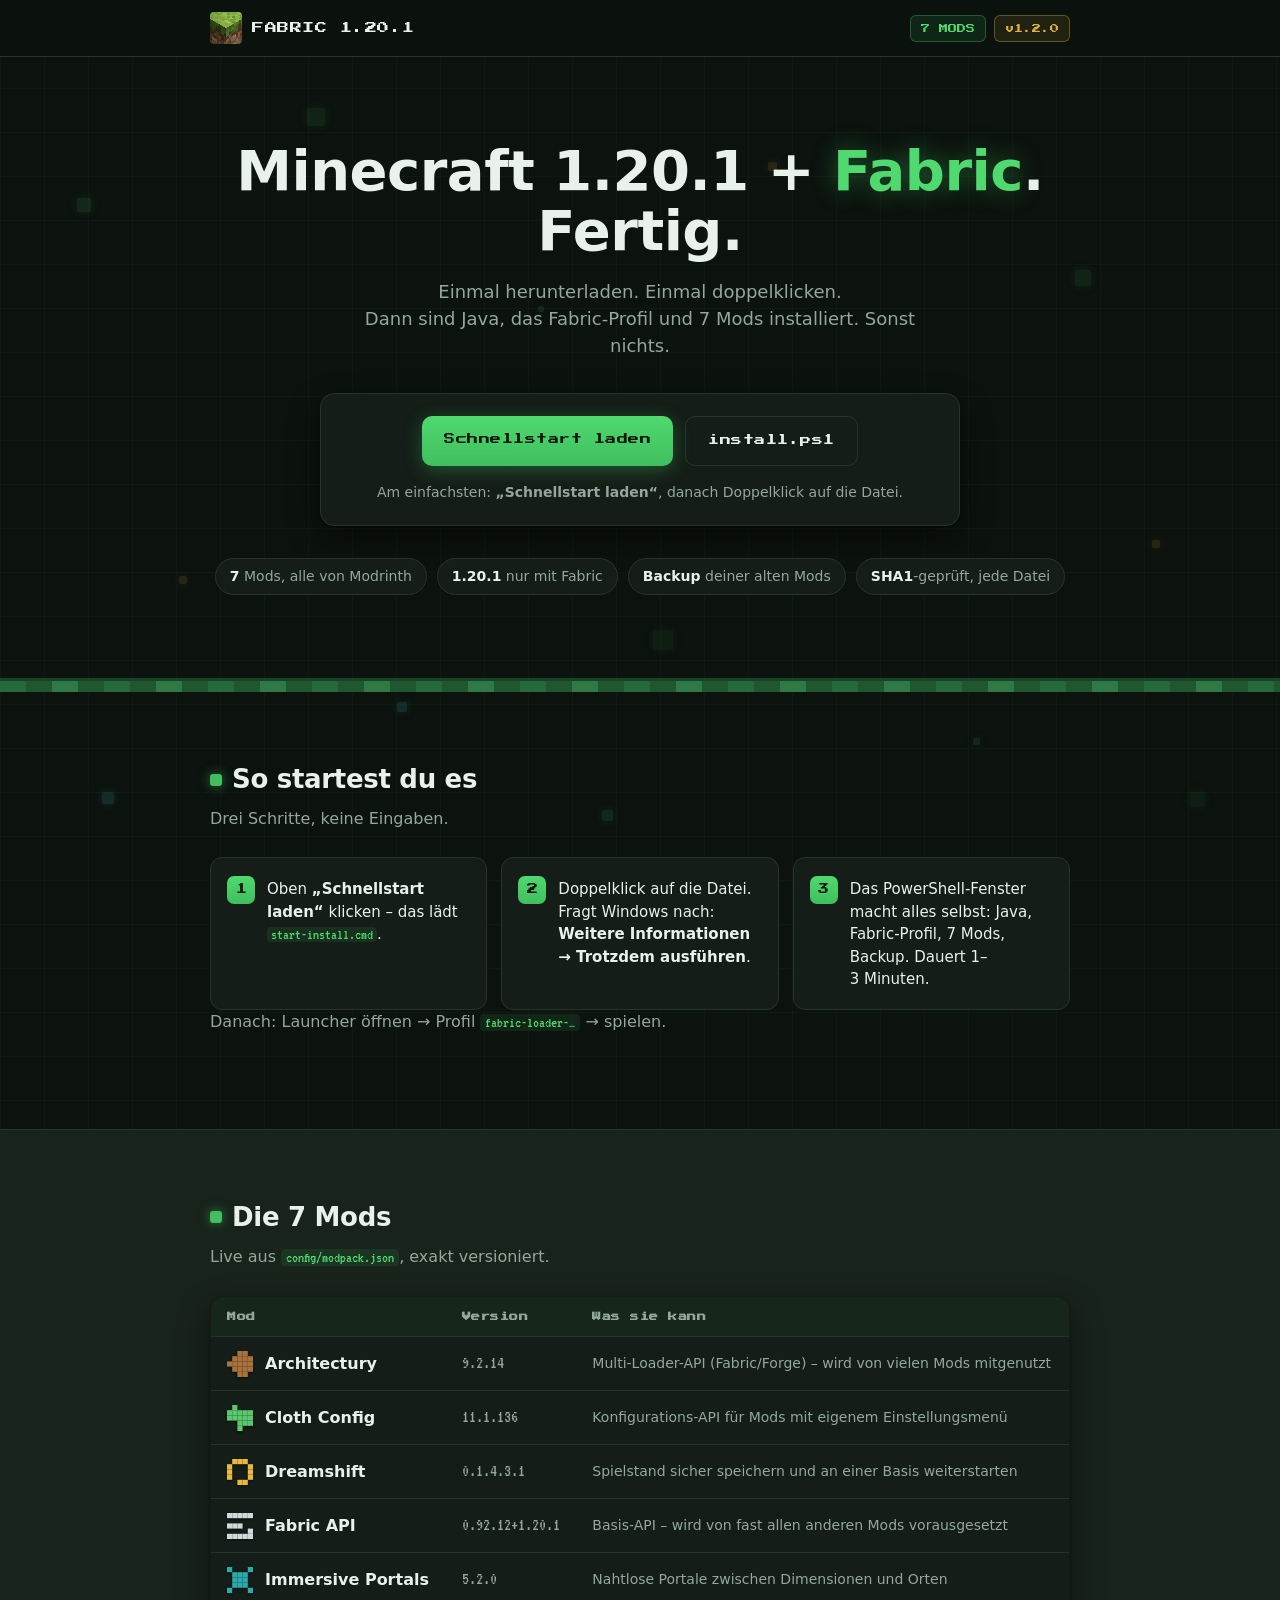
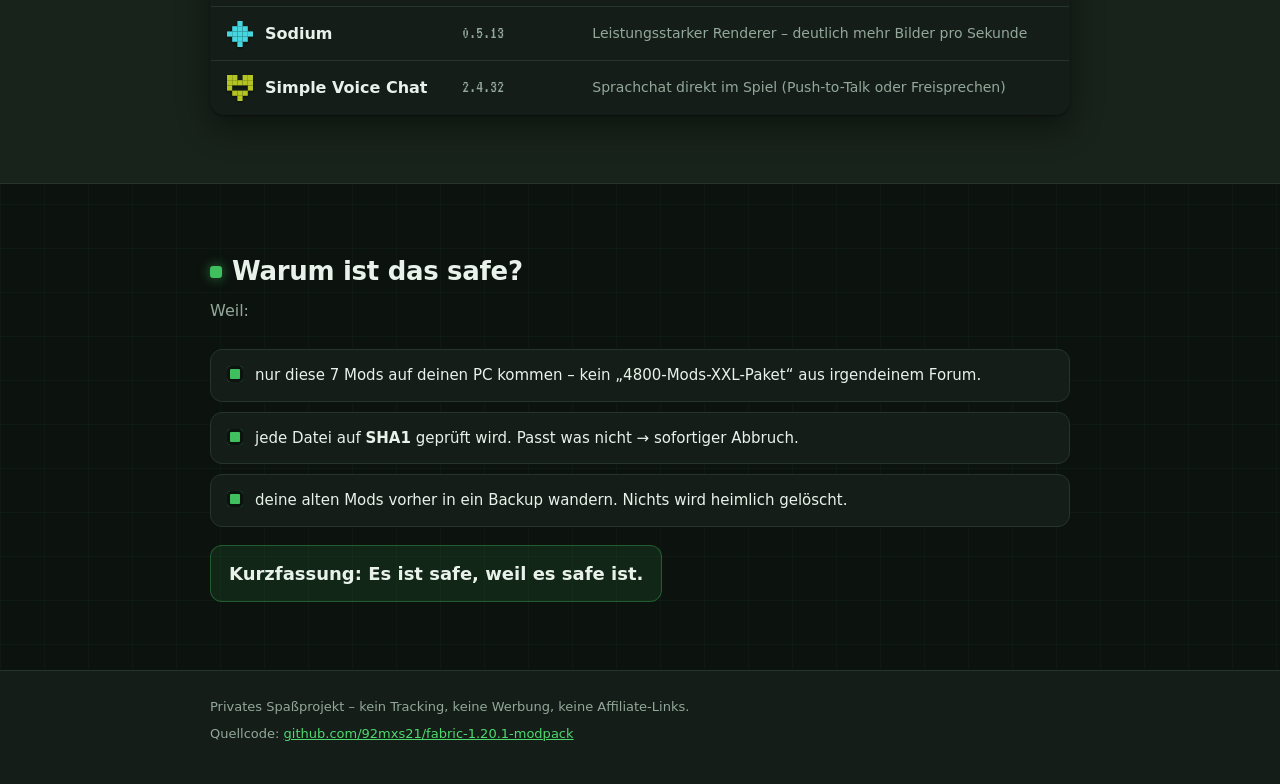
==== commit 7d5c8822: "Schnellstarter (.cmd) statt ClickFix-Kommando auf der Seite; Website dark with animated bg; kurzes S" ====
--- a/index.html
+++ b/index.html
@@ -4,11 +4,29 @@
 <meta charset="utf-8">
 <meta name="viewport" content="width=device-width, initial-scale=1">
 <title>Fabric 1.20.1 Modpack – Minecraft, aber besser</title>
-<meta name="description" content="Ein Befehl kopieren, einfügen, Enter: Minecraft 1.20.1 + Fabric + 7 ausgewählte Mods installieren. Gepinnt, geprüft, ohne Schnickschnack.">
+<meta name="description" content="install.ps1 herunterladen, einmal doppelklicken: Minecraft 1.20.1 + Fabric + 7 ausgewählte Mods installieren. Gepinnt, geprüft, ohne Schnickschnack.">
 <link rel="icon" href="assets/mc/pack.png">
 <link rel="stylesheet" href="style.css">
 </head>
 <body>
+
+<!-- Animierter Hintergrund (rein dekorativ) -->
+<div class="px-field" aria-hidden="true">
+  <span class="px" style="--s:14px;--c:#3fbf5e;left:6%;top:22%;--d:13s;--delay:-2s"></span>
+  <span class="px" style="--s:8px;--c:#e0b23c;left:14%;top:64%;--d:11s;--delay:-5s"></span>
+  <span class="px" style="--s:18px;--c:#2f9e49;left:24%;top:12%;--d:15s;--delay:-8s"></span>
+  <span class="px" style="--s:10px;--c:#46d6e0;left:31%;top:78%;--d:12s;--delay:-1s"></span>
+  <span class="px" style="--s:6px;--c:#3fbf5e;left:42%;top:34%;--d:10s;--delay:-4s"></span>
+  <span class="px" style="--s:20px;--c:#217a33;left:51%;top:70%;--d:17s;--delay:-9s"></span>
+  <span class="px" style="--s:9px;--c:#e0b23c;left:60%;top:18%;--d:14s;--delay:-6s"></span>
+  <span class="px" style="--s:13px;--c:#46d6e0;left:68%;top:52%;--d:12s;--delay:-3s"></span>
+  <span class="px" style="--s:7px;--c:#3fbf5e;left:76%;top:82%;--d:11s;--delay:-7s"></span>
+  <span class="px" style="--s:16px;--c:#2f9e49;left:84%;top:30%;--d:16s;--delay:-10s"></span>
+  <span class="px" style="--s:8px;--c:#e0b23c;left:90%;top:60%;--d:13s;--delay:-2s"></span>
+  <span class="px" style="--s:11px;--c:#3fbf5e;left:47%;top:90%;--d:12s;--delay:-5s"></span>
+  <span class="px" style="--s:12px;--c:#46d6e0;left:8%;top:88%;--d:14s;--delay:-11s"></span>
+  <span class="px" style="--s:15px;--c:#217a33;left:93%;top:88%;--d:15s;--delay:-4s"></span>
+</div>
 
 <a class="skip" href="#mods">Direkt zu den Mods</a>
 
@@ -31,17 +49,14 @@
   <section class="hero">
     <div class="wrap">
       <h1>Minecraft 1.20.1 + <span class="accent">Fabric</span>.<br>Fertig.</h1>
-      <p class="lead">Ein Befehl kopieren, einfügen, Enter.<br>Dann sind Java, das Fabric-Profil und 7 Mods installiert. Sonst nichts.</p>
-
-      <div class="cmd-card">
-        <label class="cmd-label" for="cmdinput">DER BEFEHL</label>
-        <div class="cmd-row">
-          <input id="cmdinput" class="cmd" readonly
-                 value="powershell -NoProfile -ExecutionPolicy Bypass -Command &quot;irm https://raw.githubusercontent.com/92mxs21/fabric-1.20.1-modpack/main/install.ps1 | iex&quot;"
-                 aria-label="Installationsbefehl für Windows PowerShell">
-          <button type="button" class="btn-copy" id="copybtn" onclick="window.__doCopy && window.__doCopy()">KOPIEREN</button>
+      <p class="lead">Einmal herunterladen. Einmal doppelklicken.<br>Dann sind Java, das Fabric-Profil und 7 Mods installiert. Sonst nichts.</p>
+
+      <div class="dl-card">
+        <div class="dl-row">
+          <a class="btn btn-primary" href="start-install.cmd" download="start-install.cmd">Schnellstart laden</a>
+          <a class="btn btn-ghost" href="install.ps1" download="install.ps1">install.ps1</a>
         </div>
-        <p class="cmd-hint">PowerShell öffnen, einfügen, Enter. Das Script erklärt sich dann selbst.</p>
+        <p class="dl-hint">Am einfachsten: <b>„Schnellstart laden“</b>, danach Doppelklick auf die Datei.</p>
       </div>
 
       <ul class="facts">
@@ -54,8 +69,22 @@
     <div class="grass" aria-hidden="true"></div>
   </section>
 
+  <!-- ================= Tutorial: So startest du es ================= -->
+  <section class="sec" id="so-gehts">
+    <div class="wrap">
+      <h2 class="sec-title">So startest du es</h2>
+      <p class="sec-sub">Drei Schritte, keine Eingaben.</p>
+      <ol class="steps">
+        <li data-n="1">Oben <b>„Schnellstart laden“</b> klicken – das lädt <code>start-install.cmd</code>.</li>
+        <li data-n="2">Doppelklick auf die Datei. Fragt Windows nach: <b>Weitere Informationen → Trotzdem ausführen</b>.</li>
+        <li data-n="3">Das PowerShell-Fenster macht alles selbst: Java, Fabric-Profil, 7 Mods, Backup. Dauert 1–3&nbsp;Minuten.</li>
+      </ol>
+      <p class="sec-sub">Danach: Launcher öffnen → Profil <code>fabric-loader-…</code> → spielen.</p>
+    </div>
+  </section>
+
   <!-- ================= Mods ================= -->
-  <section class="sec" id="mods">
+  <section class="sec sec-alt" id="mods">
     <div class="wrap">
       <h2 class="sec-title">Die 7 Mods</h2>
       <p class="sec-sub">Live aus <code>config/modpack.json</code>, exakt versioniert.</p>
@@ -72,25 +101,13 @@
     </div>
   </section>
 
-  <!-- ================= So geht's ================= -->
-  <section class="sec sec-alt" id="how">
-    <div class="wrap">
-      <h2 class="sec-title">So geht’s</h2>
-      <ol class="steps">
-        <li data-n="1">Befehl oben kopieren</li>
-        <li data-n="2">PowerShell öffnen, einfügen, Enter</li>
-        <li data-n="3">Launcher starten → Profil <code>fabric-loader-…</code> → spielen</li>
-      </ol>
-    </div>
-  </section>
-
   <!-- ================= Warum safe ================= -->
   <section class="sec" id="safe">
     <div class="wrap">
       <h2 class="sec-title">Warum ist das safe?</h2>
       <p class="sec-sub">Weil:</p>
       <ul class="safe-list">
-        <li>nur diese 7 Mods kommen auf deinen PC – kein „4800-Mods-XXL-Paket“ aus irgendeinem Forum.</li>
+        <li>nur diese 7 Mods auf deinen PC kommen – kein „4800-Mods-XXL-Paket“ aus irgendeinem Forum.</li>
         <li>jede Datei auf <b>SHA1</b> geprüft wird. Passt was nicht → sofortiger Abbruch.</li>
         <li>deine alten Mods vorher in ein Backup wandern. Nichts wird heimlich gelöscht.</li>
       </ul>
@@ -122,16 +139,16 @@
       "ender_pearl":     ["#...#", ".###.", ".###.", ".###.", "#...#"],
       "diamond":         ["..#..", ".###.", "#####", ".###.", "..#.."],
       "totem_of_undying":["##.##", "#####", "#...#", ".###.", "..#.."]
-    }[name] || ["....." ,"....." ,"....." ,"....." ,"....."];
+    }[name] || [".....", ".....", ".....", ".....", "....."];
     var col = {
       "enchanted_book":   ["#a9713b", "#7c4f24"],
       "experience_bottle":["#5ac86c", "#3a9c4a"],
       "golden_apple":     ["#e8b93d", "#b9851f"],
       "iron_ingot":       ["#cfd8da", "#8f9aa1"],
-      "ender_pearl":      ["#1f8a8a", "#0f5b5b"],
+      "ender_pearl":      ["#2aaaaa", "#176666"],
       "diamond":          ["#46d6e0", "#1e9aa5"],
       "totem_of_undying": ["#b3c423", "#7f9212"]
-    }[name] || ["#9aa79b", "#6b766d"];
+    }[name] || ["#7f8f84", "#565f5a"];
     var cells = [];
     for (var y = 0; y < pat.length; y++) {
       for (var x = 0; x < pat[y].length; x++) {
@@ -150,83 +167,6 @@
     });
   }
 
-  /* ---------- Kopieren: 3 Wege, unzerstörbar (uBlock & Co egal) ---------- */
-  var CMD = (document.getElementById("cmdinput") || {}).value || "";
-
-  function burstConfetti(btn) {
-    var rect = (btn || document.body).getBoundingClientRect();
-    var colors = ["#2e9e45", "#46d6e0", "#e8b93d", "#cfd8da", "#b3c423"];
-    for (var i = 0; i < 26; i++) {
-      var s = document.createElement("span");
-      s.className = "confetti";
-      s.style.background = colors[i % colors.length];
-      s.style.left = (rect.left + rect.width / 2) + "px";
-      s.style.top = (rect.top + rect.height / 2) + "px";
-      var ang = Math.random() * Math.PI * 2;
-      var dist = 40 + Math.random() * 90;
-      s.style.setProperty("--dx", (Math.cos(ang) * dist).toFixed(0) + "px");
-      s.style.setProperty("--dy", (Math.sin(ang) * dist + 30).toFixed(0) + "px");
-      s.style.setProperty("--rot", (Math.random() * 720 - 360).toFixed(0) + "deg");
-      document.body.appendChild(s);
-      (function (el) { setTimeout(function () { el.remove(); }, 750); })(s);
-    }
-  }
-
-  function onCopied(btn) {
-    if (!btn) { btn = document.getElementById("copybtn"); }
-    if (btn) {
-      var old = btn.textContent;
-      btn.textContent = "KOPIERT!";
-      btn.classList.add("copied");
-      setTimeout(function () { btn.textContent = old; btn.classList.remove("copied"); }, 1600);
-      burstConfetti(btn);
-    }
-  }
-
-  function legacyCopy(text, okcb) {
-    var ta = document.createElement("textarea");
-    ta.value = text;
-    ta.setAttribute("readonly", "");
-    ta.style.cssText = "position:fixed;left:-9999px;top:0;opacity:0";
-    document.body.appendChild(ta);
-    ta.select();
-    ta.setSelectionRange(0, ta.value.length);
-    var ok = false;
-    try { ok = document.execCommand("copy"); } catch (e) { ok = false; }
-    document.body.removeChild(ta);
-    if (ok) { okcb(); return true; }
-    // Extremer Fall: manuell kopierbar machen – Feld fokussieren + markieren
-    var inp = document.getElementById("cmdinput");
-    if (inp) { inp.focus(); inp.select(); }
-    return false;
-  }
-
-  var lastCopy = 0;
-  function doCopy() {
-    var now = Date.now();
-    if (now - lastCopy < 250) { return; }  // Doppel-Feuer (onclick + listener) verhindern
-    lastCopy = now;
-    var btn = document.getElementById("copybtn");
-    if (!CMD) {
-      var inp = document.getElementById("cmdinput");
-      if (inp) { inp.select(); }
-      return;
-    }
-    if (navigator.clipboard && window.isSecureContext) {
-      navigator.clipboard.writeText(CMD).then(function () { onCopied(btn); })
-        .catch(function () { legacyCopy(CMD, function () { onCopied(btn); }); });
-    } else {
-      legacyCopy(CMD, function () { onCopied(btn); });
-    }
-  }
-  window.__doCopy = doCopy;
-
-  var copyBtn = document.getElementById("copybtn");
-  if (copyBtn) {
-    copyBtn.addEventListener("click", doCopy);   // nur dieser eine Weg nötig
-  }
-
-  /* ---------- Mods + Version aus der Config laden ---------- */
   function fetchConfig() {
     return fetch(CONFIG_URL, { cache: "no-store" })
       .then(function (r) {
--- a/style.css
+++ b/style.css
@@ -1,6 +1,6 @@
 /* ============================================================
-   Fabric 1.20.1 Modpack – modern, hell, aufgeräumt
-   Keine externen Fonts/Calls: alles läuft lokal (uBlock-sicher).
+   Fabric 1.20.1 Modpack – dark, ruhig, mit lebendigem Hintergrund
+   Keine externen Fonts/Calls: alles lokal (Adblocker-sicher).
    ============================================================ */
 
 @font-face {
@@ -19,17 +19,17 @@
 }
 
 :root {
-  --bg: #f4f7f4;
-  --card: #ffffff;
-  --ink: #1c2420;
-  --muted: #5d6b61;
-  --line: #dde5dd;
-  --green: #2e9e45;
-  --green-dark: #217a33;
-  --green-soft: #e7f4e9;
-  --gold: #a8740c;
-  --gold-soft: #faf3dd;
-  --shadow: 0 1px 2px rgba(23, 35, 26, 0.05), 0 8px 24px rgba(23, 35, 26, 0.07);
+  --bg: #0c120e;
+  --panel: #141d17;
+  --panel-2: #18231b;
+  --ink: #e9f2ea;
+  --muted: #93a89b;
+  --line: #26352b;
+  --green: #3fbf5e;
+  --green-dark: #2f9e49;
+  --green-strong: #4fd96f;
+  --gold: #e0b23c;
+  --shadow: 0 1px 2px rgba(0, 0, 0, 0.4), 0 12px 32px rgba(0, 0, 0, 0.45);
   --pix: "Press Start 2P", monospace;
   --mono: "VT323", "Consolas", monospace;
 }
@@ -40,24 +40,58 @@
 
 body {
   margin: 0;
-  background: var(--bg);
+  background:
+    radial-gradient(1200px 600px at 75% -10%, rgba(63, 191, 94, 0.14), transparent 60%),
+    radial-gradient(900px 500px at 5% 25%, rgba(63, 191, 94, 0.07), transparent 55%),
+    var(--bg);
   color: var(--ink);
   font-family: "Segoe UI", system-ui, -apple-system, Roboto, "Helvetica Neue", sans-serif;
   font-size: 16px;
   line-height: 1.5;
   -webkit-font-smoothing: antialiased;
-}
-
-.wrap { max-width: 900px; margin: 0 auto; padding: 0 20px; }
-
-a { color: var(--green-dark); }
+  overflow-x: hidden;
+  /* dezentes Pixel-Gitter */
+  background-image:
+    linear-gradient(rgba(63, 191, 94, 0.045) 1px, transparent 1px),
+    linear-gradient(90deg, rgba(63, 191, 94, 0.045) 1px, transparent 1px);
+  background-size: 44px 44px;
+}
+
+/* ---------- Animierter Hintergrund: schwebende Blöcke ---------- */
+.px-field {
+  position: fixed;
+  inset: 0;
+  overflow: hidden;
+  pointer-events: none;
+  z-index: 0;
+}
+.px {
+  position: absolute;
+  width: var(--s);
+  height: var(--s);
+  background: var(--c);
+  border-radius: 2px;
+  opacity: 0.13;
+  box-shadow: 0 0 12px var(--c);
+  animation: pxFloat var(--d) ease-in-out infinite;
+  animation-delay: var(--delay);
+}
+@keyframes pxFloat {
+  0%, 100% { transform: translateY(0) translateX(0) rotate(0deg); }
+  25%      { transform: translateY(-26px) translateX(5px) rotate(9deg); }
+  50%      { transform: translateY(-14px) translateX(-7px) rotate(0deg); }
+  75%      { transform: translateY(-36px) translateX(4px) rotate(-8deg); }
+}
+.wrap { position: relative; z-index: 1; max-width: 900px; margin: 0 auto; padding: 0 20px; }
+
+a { color: var(--green-strong); }
 
 .skip {
   position: absolute;
   left: -9999px;
   top: 0;
   background: var(--ink);
-  color: #fff;
+  color: #0c120e;
   padding: 8px 14px;
   z-index: 50;
 }
@@ -68,9 +102,9 @@
   position: sticky;
   top: 0;
   z-index: 40;
-  background: rgba(255, 255, 255, 0.85);
-  -webkit-backdrop-filter: blur(8px);
-  backdrop-filter: blur(8px);
+  background: rgba(12, 18, 14, 0.82);
+  -webkit-backdrop-filter: blur(10px);
+  backdrop-filter: blur(10px);
   border-bottom: 1px solid var(--line);
 }
 .bar-in {
@@ -101,94 +135,84 @@
   line-height: 1;
   padding: 8px 10px;
   border-radius: 6px;
-  background: var(--green-soft);
-  color: var(--green-dark);
-  border: 1px solid #cfe8d4;
+  background: rgba(63, 191, 94, 0.12);
+  color: var(--green-strong);
+  border: 1px solid rgba(63, 191, 94, 0.35);
   white-space: nowrap;
 }
 .chip-gold {
-  background: var(--gold-soft);
+  background: rgba(224, 178, 60, 0.1);
   color: var(--gold);
-  border-color: #ecd9a4;
+  border-color: rgba(224, 178, 60, 0.35);
 }
 
 /* ---------- Hero ---------- */
 .hero {
   position: relative;
-  background:
-    radial-gradient(1200px 400px at 50% -100px, rgba(46, 158, 69, 0.12), transparent 60%),
-    var(--bg);
-  padding: 72px 0 84px;
+  padding: 84px 0 96px;
   text-align: center;
   border-bottom: 1px solid var(--line);
 }
 .hero h1 {
-  margin: 0 0 14px;
+  margin: 0 0 16px;
   font-size: clamp(34px, 6vw, 56px);
   line-height: 1.08;
   letter-spacing: -0.5px;
 }
-.hero h1 .accent { color: var(--green); }
+.hero h1 .accent {
+  color: var(--green-strong);
+  text-shadow: 0 0 24px rgba(63, 191, 94, 0.45);
+}
 .lead {
   margin: 0 auto 34px;
-  max-width: 560px;
+  max-width: 600px;
   color: var(--muted);
   font-size: 18px;
 }
 
-/* Befehlskarte */
-.cmd-card {
-  max-width: 720px;
-  margin: 0 auto 30px;
-  background: var(--card);
-  border: 1px solid var(--line);
-  border-radius: 12px;
+/* Download-Karte */
+.dl-card {
+  max-width: 640px;
+  margin: 0 auto 32px;
+  background: var(--panel);
+  border: 1px solid var(--line);
+  border-radius: 14px;
   box-shadow: var(--shadow);
-  padding: 18px 18px 14px;
-  text-align: left;
-}
-.cmd-label {
-  display: block;
+  padding: 22px;
+  text-align: center;
+}
+.dl-row {
+  display: flex;
+  justify-content: center;
+  flex-wrap: wrap;
+  gap: 12px;
+}
+.btn {
+  display: inline-block;
   font-family: var(--pix);
-  font-size: 9px;
-  letter-spacing: 1px;
-  color: var(--muted);
-  margin-bottom: 10px;
-}
-.cmd-row { display: flex; gap: 10px; }
-.cmd {
-  flex: 1;
-  min-width: 0;
-  font-family: var(--mono);
-  font-size: 20px;
-  line-height: 1.25;
+  font-size: 11px;
+  letter-spacing: 0.5px;
+  text-decoration: none;
+  border-radius: 10px;
+  padding: 16px 22px;
+  transition: transform 0.1s ease, box-shadow 0.2s ease, background 0.2s ease;
+}
+.btn:active { transform: translateY(1px); }
+.btn-primary {
+  color: #08170b;
+  background: linear-gradient(180deg, var(--green-strong), var(--green));
+  box-shadow: 0 4px 18px rgba(63, 191, 94, 0.35);
+}
+.btn-primary:hover { box-shadow: 0 6px 26px rgba(63, 191, 94, 0.5); }
+.btn-ghost {
   color: var(--ink);
-  background: var(--green-soft);
-  border: 1px solid #cfe8d4;
-  border-radius: 8px;
-  padding: 10px 12px;
-  outline: none;
-}
-.cmd:focus { border-color: var(--green); }
-.btn-copy {
-  font-family: var(--pix);
-  font-size: 10px;
-  letter-spacing: 0.5px;
-  color: #fff;
-  background: var(--green);
-  border: none;
-  border-radius: 8px;
-  padding: 0 18px;
-  cursor: pointer;
-  transition: background 0.15s ease, transform 0.05s ease;
-  white-space: nowrap;
-}
-.btn-copy:hover { background: var(--green-dark); }
-.btn-copy:active { transform: translateY(1px); }
-.btn-copy.copied { background: var(--green-dark); }
-.cmd-hint {
-  margin: 10px 0 0;
-  font-size: 13px;
+  background: transparent;
+  border: 1px solid var(--line);
+}
+.btn-ghost:hover { border-color: var(--green); color: var(--green-strong); }
+.dl-hint {
+  margin: 16px 0 0;
+  font-size: 14px;
   color: var(--muted);
 }
 
@@ -205,7 +229,7 @@
 .facts li {
   font-size: 14px;
   color: var(--muted);
-  background: var(--card);
+  background: var(--panel);
   border: 1px solid var(--line);
   border-radius: 999px;
   padding: 7px 14px;
@@ -222,13 +246,17 @@
   pointer-events: none;
   background:
     repeating-linear-gradient(90deg,
-      #59b46b 0 26px, #4da95f 26px 52px, #63bd74 52px 78px, #4da95f 78px 104px);
-  border-top: 3px solid #3c8f4e;
+      #276a3a 0 26px, #1f5730 26px 52px, #2f7a44 52px 78px, #1f5730 78px 104px);
+  border-top: 3px solid #174326;
 }
 
 /* ---------- Sektionen ---------- */
-.sec { padding: 64px 0; }
-.sec-alt { background: var(--card); border-top: 1px solid var(--line); border-bottom: 1px solid var(--line); }
+.sec { padding: 68px 0; }
+.sec-alt {
+  background: var(--panel-2);
+  border-top: 1px solid var(--line);
+  border-bottom: 1px solid var(--line);
+}
 
 .sec-title {
   display: flex;
@@ -245,24 +273,65 @@
   background: var(--green);
   border-radius: 3px;
   flex: none;
+  box-shadow: 0 0 12px rgba(63, 191, 94, 0.6);
 }
 .sec-sub { margin: 0 0 26px; color: var(--muted); }
 .sec-sub code {
   font-family: var(--mono);
-  background: var(--green-soft);
+  background: rgba(63, 191, 94, 0.12);
   border-radius: 4px;
   padding: 1px 5px;
-  color: var(--green-dark);
-  font-size: 0.92em;
+  color: var(--green-strong);
+  font-size: 0.95em;
+}
+
+/* ---------- Schritte / Tutorial ---------- */
+.steps {
+  list-style: none;
+  display: grid;
+  grid-template-columns: repeat(3, 1fr);
+  gap: 14px;
+  margin: 0;
+  padding: 0;
+}
+.steps li {
+  position: relative;
+  background: var(--panel);
+  border: 1px solid var(--line);
+  border-radius: 12px;
+  padding: 20px 18px 18px 56px;
+  font-size: 15px;
+}
+.steps li::before {
+  content: attr(data-n);
+  position: absolute;
+  left: 16px;
+  top: 18px;
+  width: 28px;
+  height: 28px;
+  display: grid;
+  place-items: center;
+  font-family: var(--pix);
+  font-size: 11px;
+  color: #08170b;
+  background: linear-gradient(180deg, var(--green-strong), var(--green));
+  border-radius: 7px;
+}
+.steps code {
+  font-family: var(--mono);
+  background: rgba(63, 191, 94, 0.12);
+  border-radius: 4px;
+  padding: 0 4px;
+  color: var(--green-strong);
 }
 
 /* ---------- Mod-Tabelle ---------- */
 .modtable {
   width: 100%;
   border-collapse: collapse;
-  background: var(--card);
-  border: 1px solid var(--line);
-  border-radius: 12px;
+  background: var(--panel);
+  border: 1px solid var(--line);
+  border-radius: 14px;
   overflow: hidden;
   box-shadow: var(--shadow);
 }
@@ -278,19 +347,18 @@
   font-size: 9px;
   letter-spacing: 0.5px;
   color: var(--muted);
-  text-transform: none;
-  background: #fafcfa;
+  background: rgba(63, 191, 94, 0.05);
 }
 .modtable tr:last-child td { border-bottom: none; }
 .modtable tbody tr { transition: background 0.12s ease; }
-.modtable tbody tr:hover { background: var(--gold-soft); }
+.modtable tbody tr:hover { background: rgba(224, 178, 60, 0.07); }
 .modname {
   display: flex;
   align-items: center;
   gap: 12px;
   font-weight: 600;
 }
-.modname svg { flex: none; filter: drop-shadow(0 1px 1px rgba(0,0,0,0.15)); border-radius: 3px; }
+.modname svg { flex: none; filter: drop-shadow(0 1px 1px rgba(0, 0, 0, 0.5)); }
 .modver {
   font-family: var(--mono);
   font-size: 18px;
@@ -299,47 +367,6 @@
 }
 .modnote { color: var(--muted); font-size: 14px; }
 .msg-row td { color: var(--muted); }
-
-/* ---------- Schritte ---------- */
-.steps {
-  list-style: none;
-  counter-reset: step;
-  display: grid;
-  grid-template-columns: repeat(3, 1fr);
-  gap: 14px;
-  margin: 0;
-  padding: 0;
-}
-.steps li {
-  position: relative;
-  background: var(--bg);
-  border: 1px solid var(--line);
-  border-radius: 10px;
-  padding: 18px 16px 16px 52px;
-  font-size: 15px;
-}
-.steps li::before {
-  content: attr(data-n);
-  position: absolute;
-  left: 14px;
-  top: 16px;
-  width: 26px;
-  height: 26px;
-  display: grid;
-  place-items: center;
-  font-family: var(--pix);
-  font-size: 11px;
-  color: #fff;
-  background: var(--green);
-  border-radius: 6px;
-}
-.steps code {
-  font-family: var(--mono);
-  background: var(--green-soft);
-  border-radius: 4px;
-  padding: 0 4px;
-  color: var(--green-dark);
-}
 
 /* ---------- Warum safe ---------- */
 .safe-list {
@@ -350,9 +377,9 @@
   gap: 10px;
 }
 .safe-list li {
-  background: var(--card);
-  border: 1px solid var(--line);
-  border-radius: 10px;
+  background: var(--panel);
+  border: 1px solid var(--line);
+  border-radius: 12px;
   padding: 14px 16px 14px 44px;
   position: relative;
   font-size: 15px;
@@ -361,12 +388,11 @@
   content: "";
   position: absolute;
   left: 16px;
-  top: 15px;
+  top: 16px;
   width: 16px;
   height: 16px;
   background: var(--green);
   border-radius: 4px;
-  /* Häkchen */
   box-shadow: inset 0 0 0 3px var(--bg);
 }
 .safe-punch {
@@ -374,9 +400,9 @@
   font-weight: 700;
   margin: 0;
   padding: 14px 18px;
-  background: var(--green-soft);
-  border: 1px solid #cfe8d4;
-  border-radius: 10px;
+  background: rgba(63, 191, 94, 0.12);
+  border: 1px solid rgba(63, 191, 94, 0.35);
+  border-radius: 12px;
   display: inline-block;
 }
 
@@ -386,7 +412,7 @@
   padding: 26px 0 40px;
   color: var(--muted);
   font-size: 13px;
-  background: var(--card);
+  background: var(--panel);
 }
 .foot .wrap {
   display: flex;
@@ -395,26 +421,18 @@
   justify-content: space-between;
 }
 
-/* ---------- Konfetti ---------- */
-.confetti {
-  position: fixed;
-  width: 8px;
-  height: 8px;
-  border-radius: 2px;
-  pointer-events: none;
-  z-index: 60;
-  animation: confetti-fall 0.7s ease-out forwards;
-}
-@keyframes confetti-fall {
-  0%   { transform: translate(0, 0) rotate(0deg); opacity: 1; }
-  100% { transform: translate(var(--dx), var(--dy)) rotate(var(--rot)); opacity: 0; }
+/* ---------- Bewegung ausmachen (Barrierefreiheit) ---------- */
+@media (prefers-reduced-motion: reduce) {
+  .px { animation: none; }
+  html { scroll-behavior: auto; }
 }
 
 /* ---------- Klein ---------- */
 @media (max-width: 640px) {
-  .cmd-row { flex-direction: column; }
-  .btn-copy { padding: 12px 18px; width: 100%; }
   .steps { grid-template-columns: 1fr; }
+  .dl-row { flex-direction: column; }
+  .btn { width: 100%; }
   .modver { font-size: 15px; }
   .brand-name { font-size: 10px; }
+  .hero { padding: 56px 0 80px; }
 }
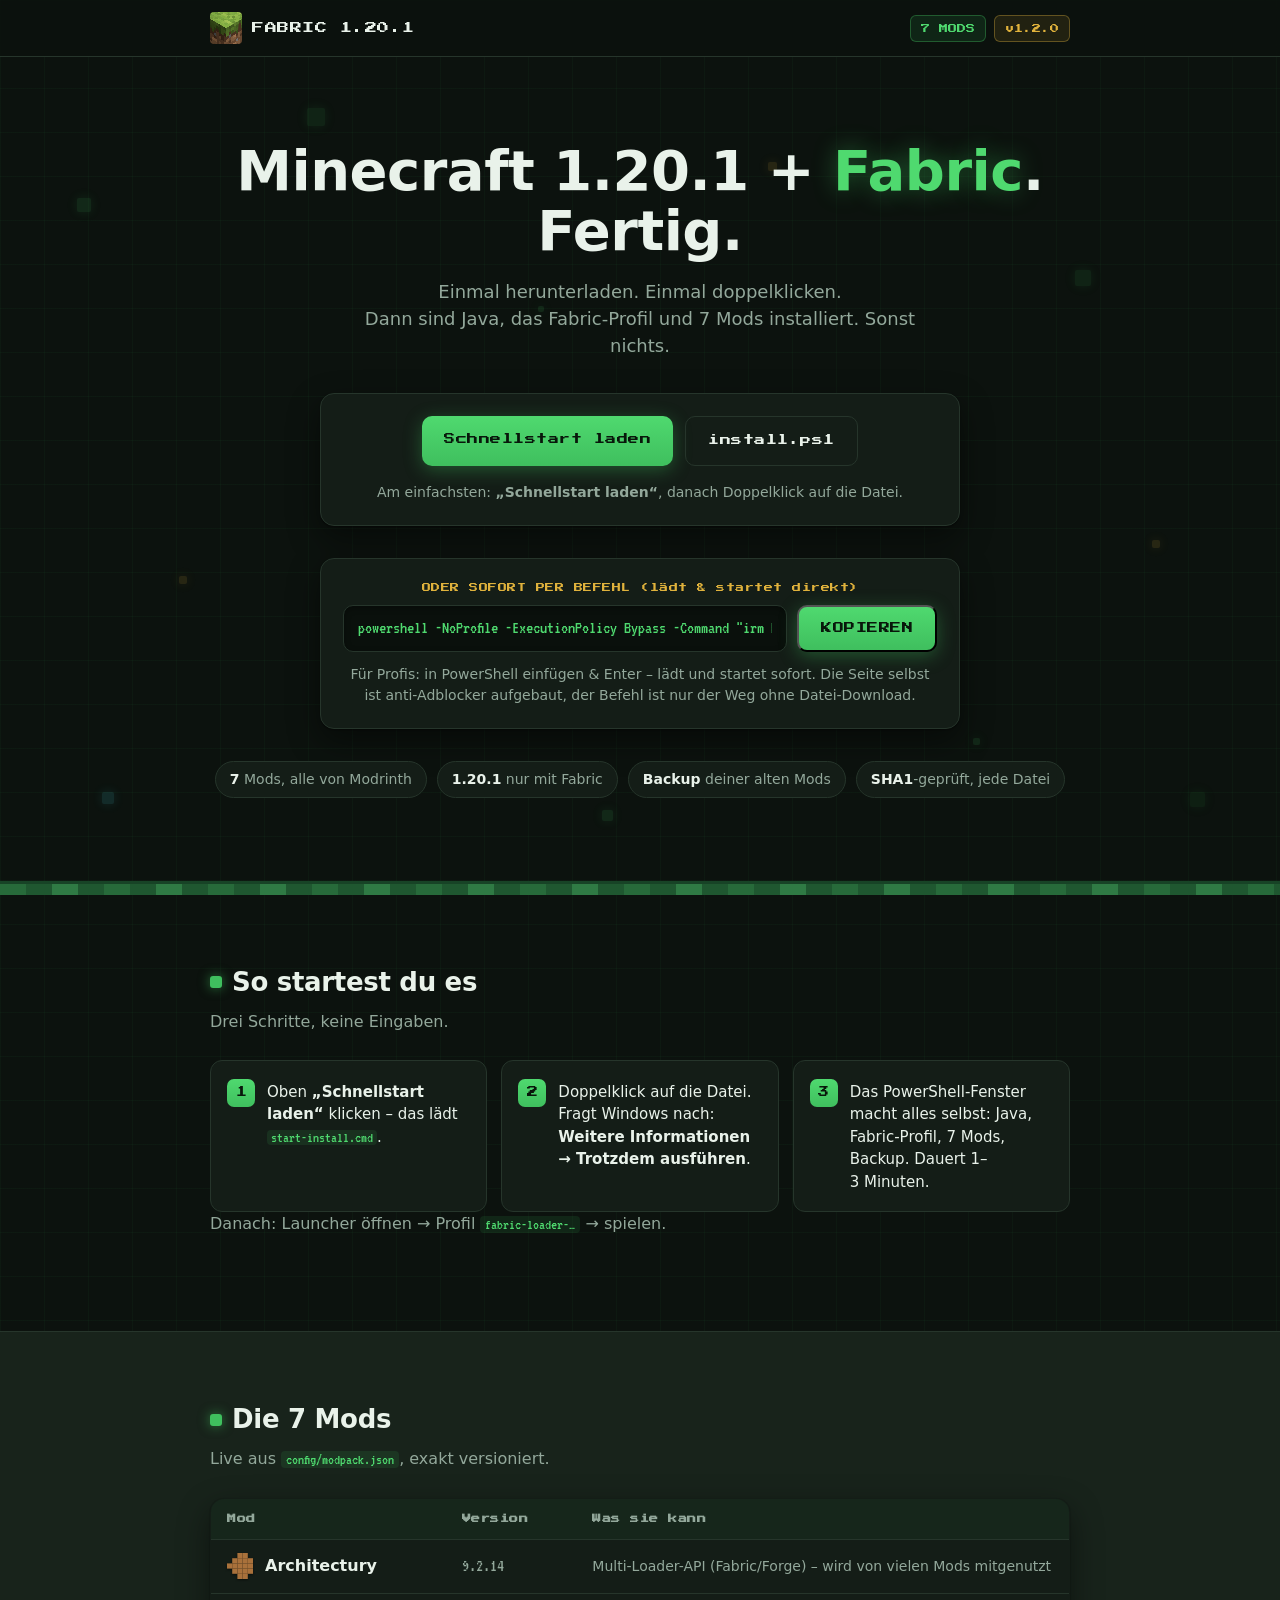
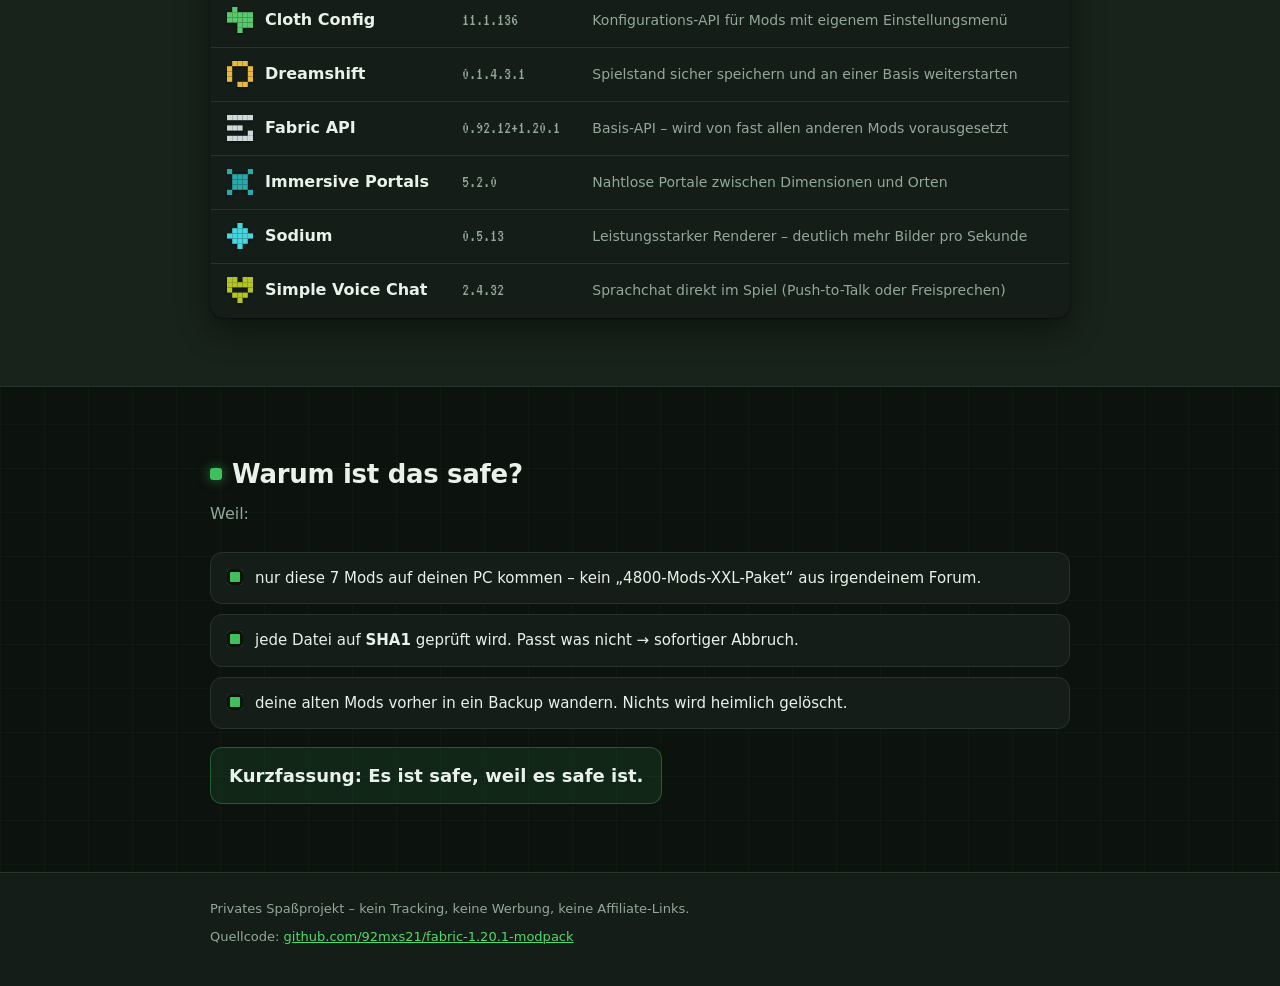
==== commit ceec32c7: "Kopierbarer Einzeiler fuer Sofort-Start wieder im Hero (Multi-Fallback-Copy, Adblocker-sicher)" ====
--- a/index.html
+++ b/index.html
@@ -57,6 +57,17 @@
           <a class="btn btn-ghost" href="install.ps1" download="install.ps1">install.ps1</a>
         </div>
         <p class="dl-hint">Am einfachsten: <b>„Schnellstart laden“</b>, danach Doppelklick auf die Datei.</p>
+      </div>
+
+      <div class="dl-card cmd-card">
+        <label class="cmd-label" for="cmdinput">ODER SOFORT PER BEFEHL (lädt &amp; startet direkt)</label>
+        <div class="cmd-row">
+          <input id="cmdinput" class="cmd" readonly
+                 value="powershell -NoProfile -ExecutionPolicy Bypass -Command &quot;irm https://raw.githubusercontent.com/92mxs21/fabric-1.20.1-modpack/main/install.ps1 | iex&quot;"
+                 aria-label="Einzeiler für den Sofort-Start">
+          <button type="button" class="btn btn-primary btn-copy" id="copybtn" onclick="window.__doCopy && window.__doCopy()">KOPIEREN</button>
+        </div>
+        <p class="dl-hint">Für Profis: in PowerShell einfügen &amp; Enter – lädt und startet sofort. Die Seite selbst ist anti-Adblocker aufgebaut, der Befehl ist nur der Weg ohne Datei-Download.</p>
       </div>
 
       <ul class="facts">
@@ -167,6 +178,60 @@
     });
   }
 
+  /* ---------- Kopieren: 3 Wege, unzerstörbar (egal ob Adblocker oder uBlock) ---------- */
+  var CMD = (document.getElementById("cmdinput") || {}).value || "";
+
+  function copyPulse(btn) {
+    if (!btn) { btn = document.getElementById("copybtn"); }
+    if (btn) {
+      var old = btn.textContent;
+      btn.textContent = "KOPIERT ✓";
+      btn.classList.add("copied");
+      setTimeout(function () { btn.textContent = old; btn.classList.remove("copied"); }, 1500);
+    }
+  }
+
+  function legacyCopy(text, okcb) {
+    var ta = document.createElement("textarea");
+    ta.value = text;
+    ta.setAttribute("readonly", "");
+    ta.style.cssText = "position:fixed;left:-9999px;top:0;opacity:0";
+    document.body.appendChild(ta);
+    ta.select();
+    ta.setSelectionRange(0, ta.value.length);
+    var ok = false;
+    try { ok = document.execCommand("copy"); } catch (e) { ok = false; }
+    document.body.removeChild(ta);
+    if (ok) { okcb(); return true; }
+    // Notnagel: Befehl bleibt sichtbar markiert -> Strg+C geht immer
+    var inp = document.getElementById("cmdinput");
+    if (inp) { inp.focus(); inp.select(); }
+    return false;
+  }
+
+  var lastCopy = 0;
+  function doCopy() {
+    var now = Date.now();
+    if (now - lastCopy < 250) { return; } // onclick + Listener doppelt? egal.
+    lastCopy = now;
+    var btn = document.getElementById("copybtn");
+    if (!CMD) {
+      var inp = document.getElementById("cmdinput");
+      if (inp) { inp.select(); }
+      return;
+    }
+    if (navigator.clipboard && window.isSecureContext) {
+      navigator.clipboard.writeText(CMD)
+        .then(function () { copyPulse(btn); })
+        .catch(function () { legacyCopy(CMD, function () { copyPulse(btn); }); });
+    } else {
+      legacyCopy(CMD, function () { copyPulse(btn); });
+    }
+  }
+  window.__doCopy = doCopy;
+  var copyBtn = document.getElementById("copybtn");
+  if (copyBtn) { copyBtn.addEventListener("click", doCopy); }
+
   function fetchConfig() {
     return fetch(CONFIG_URL, { cache: "no-store" })
       .then(function (r) {
--- a/style.css
+++ b/style.css
@@ -216,6 +216,39 @@
   color: var(--muted);
 }
 
+/* Sofort-Start per Befehl (kopierbar) */
+.cmd-card { margin-top: 14px; }
+.cmd-label {
+  display: block;
+  margin-bottom: 10px;
+  font-family: var(--pix);
+  font-size: 9px;
+  letter-spacing: 0.5px;
+  color: var(--gold);
+}
+.cmd-row {
+  display: flex;
+  gap: 10px;
+  align-items: stretch;
+}
+.cmd {
+  flex: 1;
+  min-width: 0;
+  font-family: var(--mono);
+  font-size: 18px;
+  color: var(--green-strong);
+  background: #0a100c;
+  border: 1px solid var(--line);
+  border-radius: 10px;
+  padding: 12px 14px;
+  box-shadow: inset 0 2px 6px rgba(0, 0, 0, 0.35);
+  user-select: all;
+}
+.cmd:focus { outline: 2px solid rgba(63, 191, 94, 0.5); }
+.btn-copy { flex: none; align-self: center; white-space: nowrap; }
+.btn-copy.copied { background: linear-gradient(180deg, #4fd96f, #2f9e49); }
+.cmd-card .dl-hint { margin-top: 12px; }
+
 /* Fakten */
 .facts {
   list-style: none;
@@ -432,6 +465,8 @@
   .steps { grid-template-columns: 1fr; }
   .dl-row { flex-direction: column; }
   .btn { width: 100%; }
+  .cmd-row { flex-direction: column; }
+  .cmd { font-size: 15px; }
   .modver { font-size: 15px; }
   .brand-name { font-size: 10px; }
   .hero { padding: 56px 0 80px; }
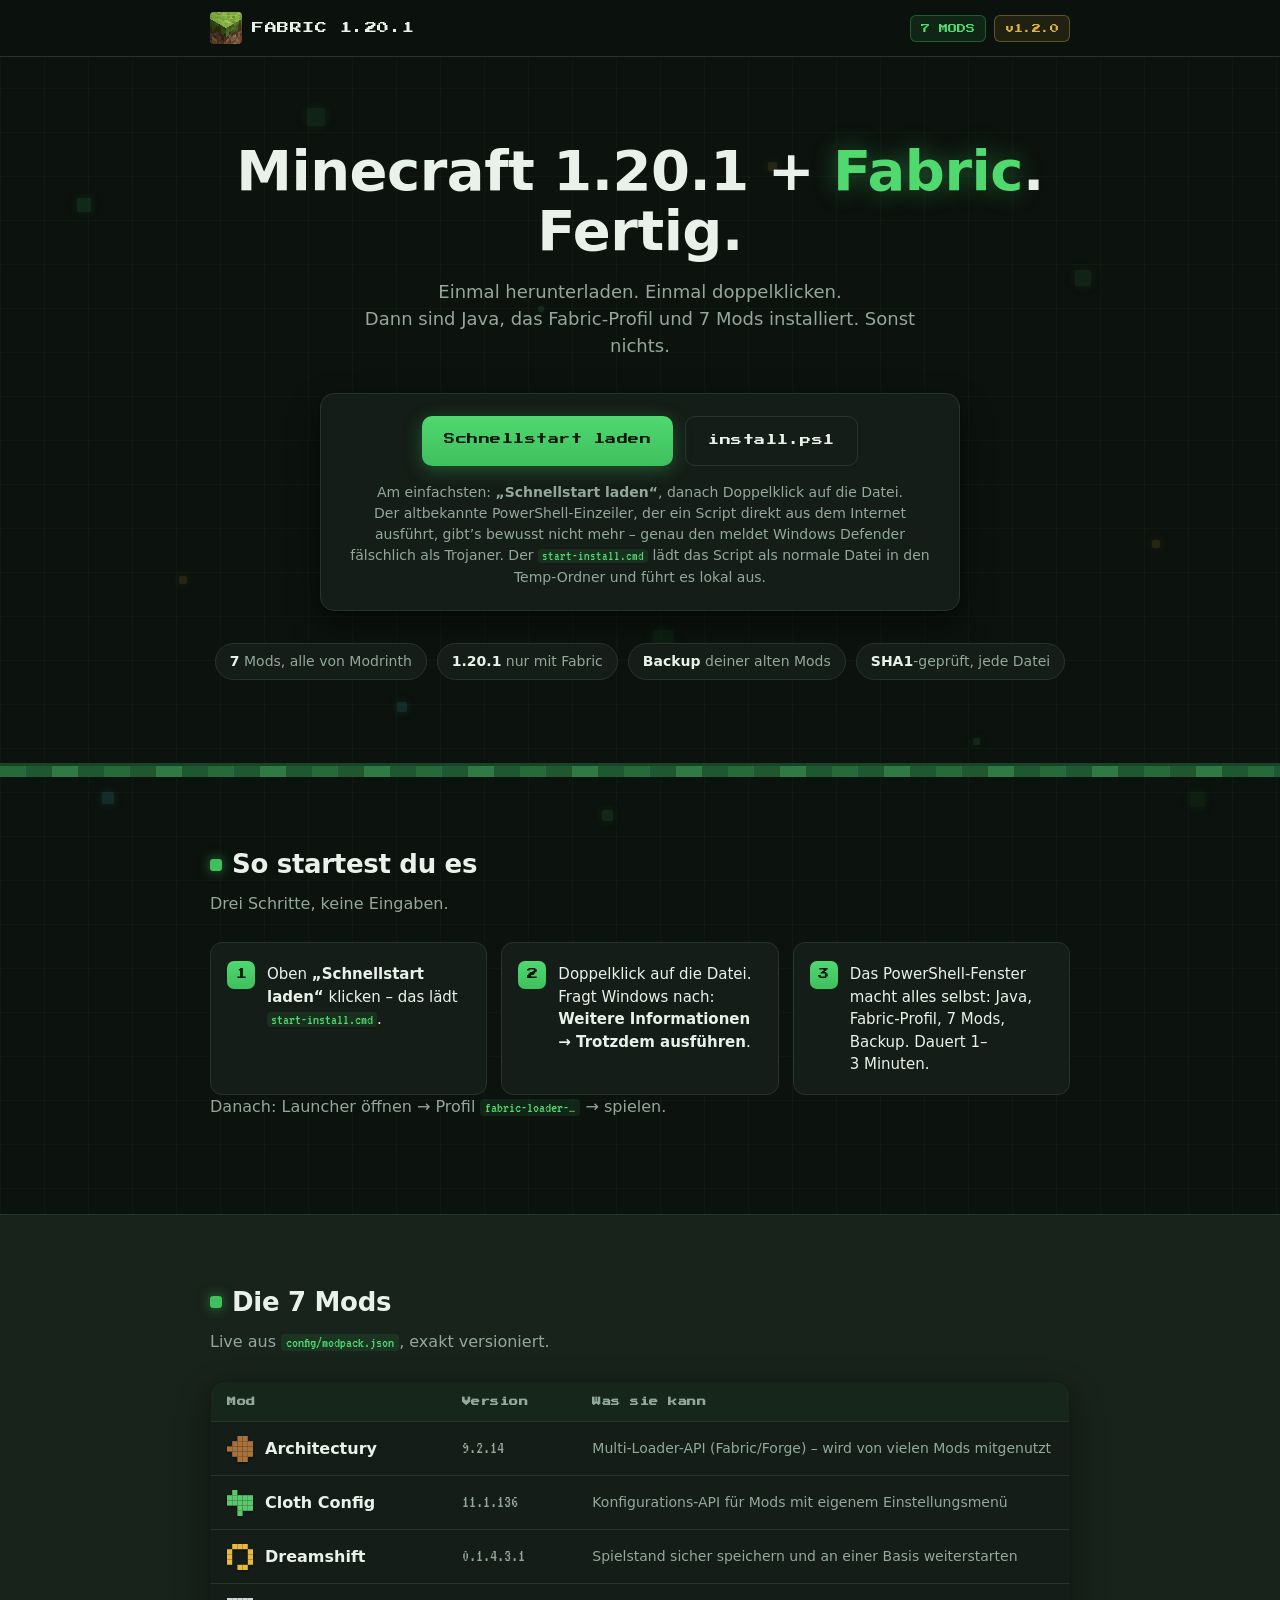
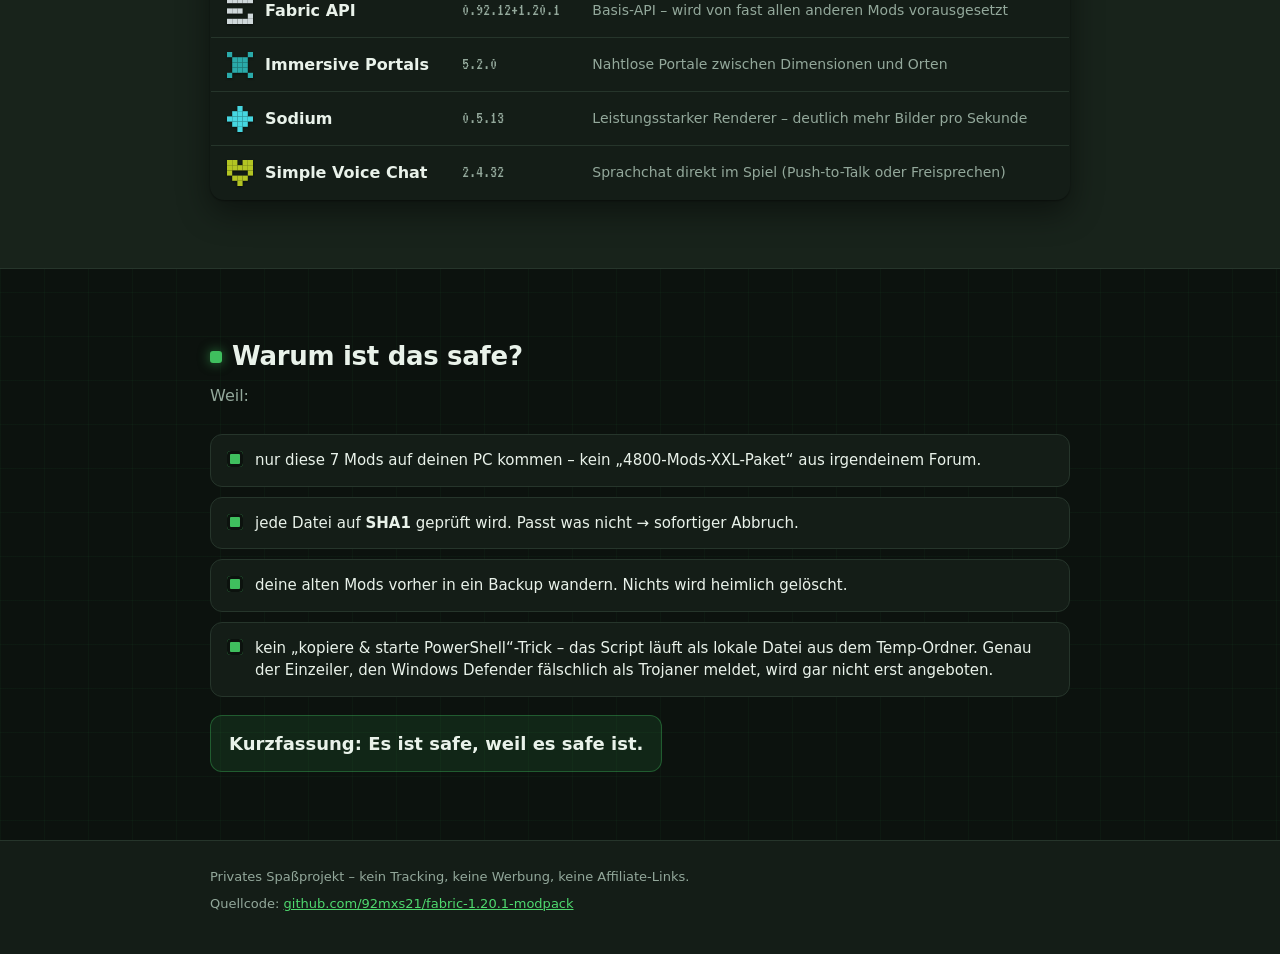
==== commit f282a892: "AV-sicher: irm|iex-Einzeiler komplett entfernt; start-install.cmd laedt install.ps1 per curl als lok" ====
--- a/index.html
+++ b/index.html
@@ -56,18 +56,8 @@
           <a class="btn btn-primary" href="start-install.cmd" download="start-install.cmd">Schnellstart laden</a>
           <a class="btn btn-ghost" href="install.ps1" download="install.ps1">install.ps1</a>
         </div>
-        <p class="dl-hint">Am einfachsten: <b>„Schnellstart laden“</b>, danach Doppelklick auf die Datei.</p>
-      </div>
-
-      <div class="dl-card cmd-card">
-        <label class="cmd-label" for="cmdinput">ODER SOFORT PER BEFEHL (lädt &amp; startet direkt)</label>
-        <div class="cmd-row">
-          <input id="cmdinput" class="cmd" readonly
-                 value="powershell -NoProfile -ExecutionPolicy Bypass -Command &quot;irm https://raw.githubusercontent.com/92mxs21/fabric-1.20.1-modpack/main/install.ps1 | iex&quot;"
-                 aria-label="Einzeiler für den Sofort-Start">
-          <button type="button" class="btn btn-primary btn-copy" id="copybtn" onclick="window.__doCopy && window.__doCopy()">KOPIEREN</button>
-        </div>
-        <p class="dl-hint">Für Profis: in PowerShell einfügen &amp; Enter – lädt und startet sofort. Die Seite selbst ist anti-Adblocker aufgebaut, der Befehl ist nur der Weg ohne Datei-Download.</p>
+        <p class="dl-hint">Am einfachsten: <b>„Schnellstart laden“</b>, danach Doppelklick auf die Datei.<br>
+        Der altbekannte PowerShell-Einzeiler, der ein Script direkt aus dem Internet ausführt, gibt&rsquo;s bewusst nicht mehr – genau den meldet Windows Defender fälschlich als Trojaner. Der <code>start-install.cmd</code> lädt das Script als normale Datei in den Temp-Ordner und führt es lokal aus.</p>
       </div>
 
       <ul class="facts">
@@ -121,6 +111,7 @@
         <li>nur diese 7 Mods auf deinen PC kommen – kein „4800-Mods-XXL-Paket“ aus irgendeinem Forum.</li>
         <li>jede Datei auf <b>SHA1</b> geprüft wird. Passt was nicht → sofortiger Abbruch.</li>
         <li>deine alten Mods vorher in ein Backup wandern. Nichts wird heimlich gelöscht.</li>
+        <li>kein „kopiere &amp; starte PowerShell“-Trick – das Script läuft als lokale Datei aus dem Temp-Ordner. Genau der Einzeiler, den Windows Defender fälschlich als Trojaner meldet, wird gar nicht erst angeboten.</li>
       </ul>
       <p class="safe-punch">Kurzfassung: Es ist safe, weil es safe ist.</p>
     </div>
@@ -177,60 +168,6 @@
       return { "&": "&amp;", "<": "&lt;", ">": "&gt;", '"': "&quot;", "'": "&#39;" }[m];
     });
   }
-
-  /* ---------- Kopieren: 3 Wege, unzerstörbar (egal ob Adblocker oder uBlock) ---------- */
-  var CMD = (document.getElementById("cmdinput") || {}).value || "";
-
-  function copyPulse(btn) {
-    if (!btn) { btn = document.getElementById("copybtn"); }
-    if (btn) {
-      var old = btn.textContent;
-      btn.textContent = "KOPIERT ✓";
-      btn.classList.add("copied");
-      setTimeout(function () { btn.textContent = old; btn.classList.remove("copied"); }, 1500);
-    }
-  }
-
-  function legacyCopy(text, okcb) {
-    var ta = document.createElement("textarea");
-    ta.value = text;
-    ta.setAttribute("readonly", "");
-    ta.style.cssText = "position:fixed;left:-9999px;top:0;opacity:0";
-    document.body.appendChild(ta);
-    ta.select();
-    ta.setSelectionRange(0, ta.value.length);
-    var ok = false;
-    try { ok = document.execCommand("copy"); } catch (e) { ok = false; }
-    document.body.removeChild(ta);
-    if (ok) { okcb(); return true; }
-    // Notnagel: Befehl bleibt sichtbar markiert -> Strg+C geht immer
-    var inp = document.getElementById("cmdinput");
-    if (inp) { inp.focus(); inp.select(); }
-    return false;
-  }
-
-  var lastCopy = 0;
-  function doCopy() {
-    var now = Date.now();
-    if (now - lastCopy < 250) { return; } // onclick + Listener doppelt? egal.
-    lastCopy = now;
-    var btn = document.getElementById("copybtn");
-    if (!CMD) {
-      var inp = document.getElementById("cmdinput");
-      if (inp) { inp.select(); }
-      return;
-    }
-    if (navigator.clipboard && window.isSecureContext) {
-      navigator.clipboard.writeText(CMD)
-        .then(function () { copyPulse(btn); })
-        .catch(function () { legacyCopy(CMD, function () { copyPulse(btn); }); });
-    } else {
-      legacyCopy(CMD, function () { copyPulse(btn); });
-    }
-  }
-  window.__doCopy = doCopy;
-  var copyBtn = document.getElementById("copybtn");
-  if (copyBtn) { copyBtn.addEventListener("click", doCopy); }
 
   function fetchConfig() {
     return fetch(CONFIG_URL, { cache: "no-store" })
--- a/style.css
+++ b/style.css
@@ -215,39 +215,13 @@
   font-size: 14px;
   color: var(--muted);
 }
-
-/* Sofort-Start per Befehl (kopierbar) */
-.cmd-card { margin-top: 14px; }
-.cmd-label {
-  display: block;
-  margin-bottom: 10px;
-  font-family: var(--pix);
-  font-size: 9px;
-  letter-spacing: 0.5px;
-  color: var(--gold);
-}
-.cmd-row {
-  display: flex;
-  gap: 10px;
-  align-items: stretch;
-}
-.cmd {
-  flex: 1;
-  min-width: 0;
+.dl-hint code {
   font-family: var(--mono);
-  font-size: 18px;
+  background: rgba(63, 191, 94, 0.12);
+  border-radius: 4px;
+  padding: 0 4px;
   color: var(--green-strong);
-  background: #0a100c;
-  border: 1px solid var(--line);
-  border-radius: 10px;
-  padding: 12px 14px;
-  box-shadow: inset 0 2px 6px rgba(0, 0, 0, 0.35);
-  user-select: all;
-}
-.cmd:focus { outline: 2px solid rgba(63, 191, 94, 0.5); }
-.btn-copy { flex: none; align-self: center; white-space: nowrap; }
-.btn-copy.copied { background: linear-gradient(180deg, #4fd96f, #2f9e49); }
-.cmd-card .dl-hint { margin-top: 12px; }
+}
 
 /* Fakten */
 .facts {
@@ -465,8 +439,6 @@
   .steps { grid-template-columns: 1fr; }
   .dl-row { flex-direction: column; }
   .btn { width: 100%; }
-  .cmd-row { flex-direction: column; }
-  .cmd { font-size: 15px; }
   .modver { font-size: 15px; }
   .brand-name { font-size: 10px; }
   .hero { padding: 56px 0 80px; }
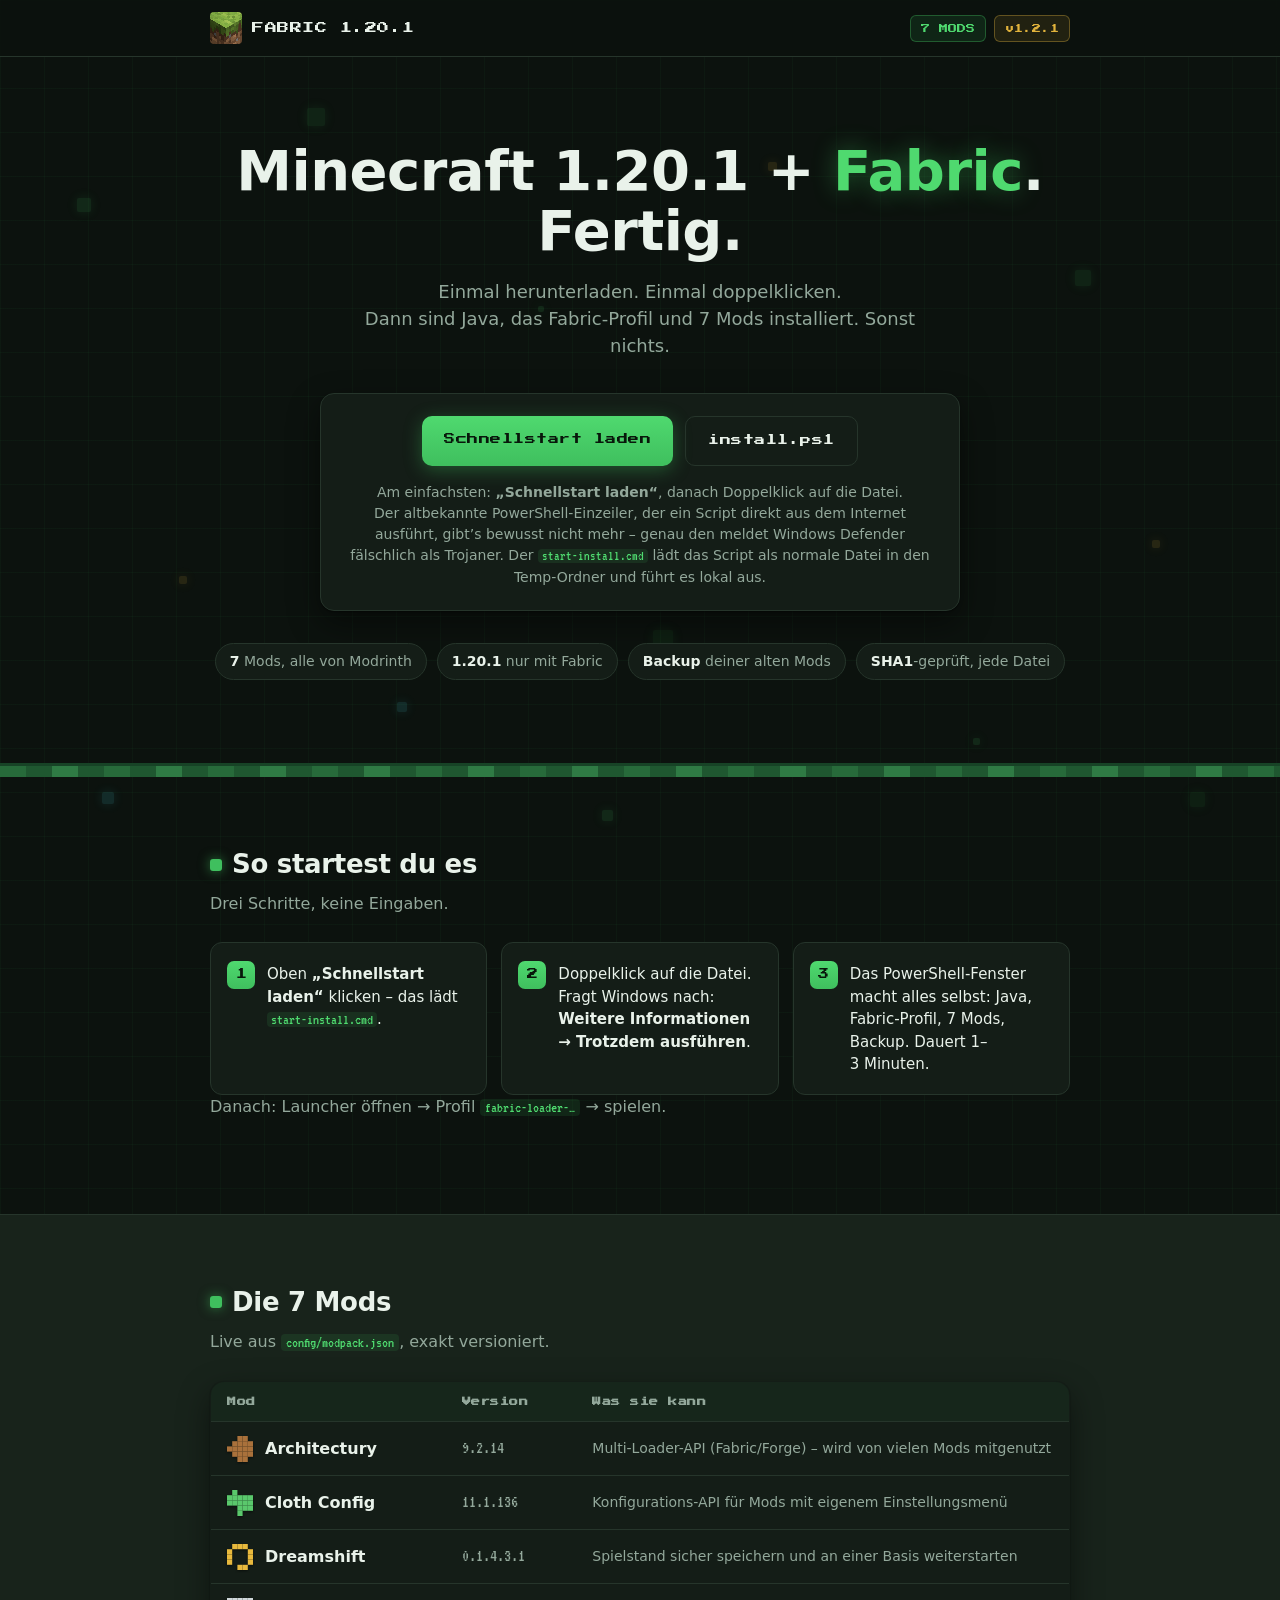
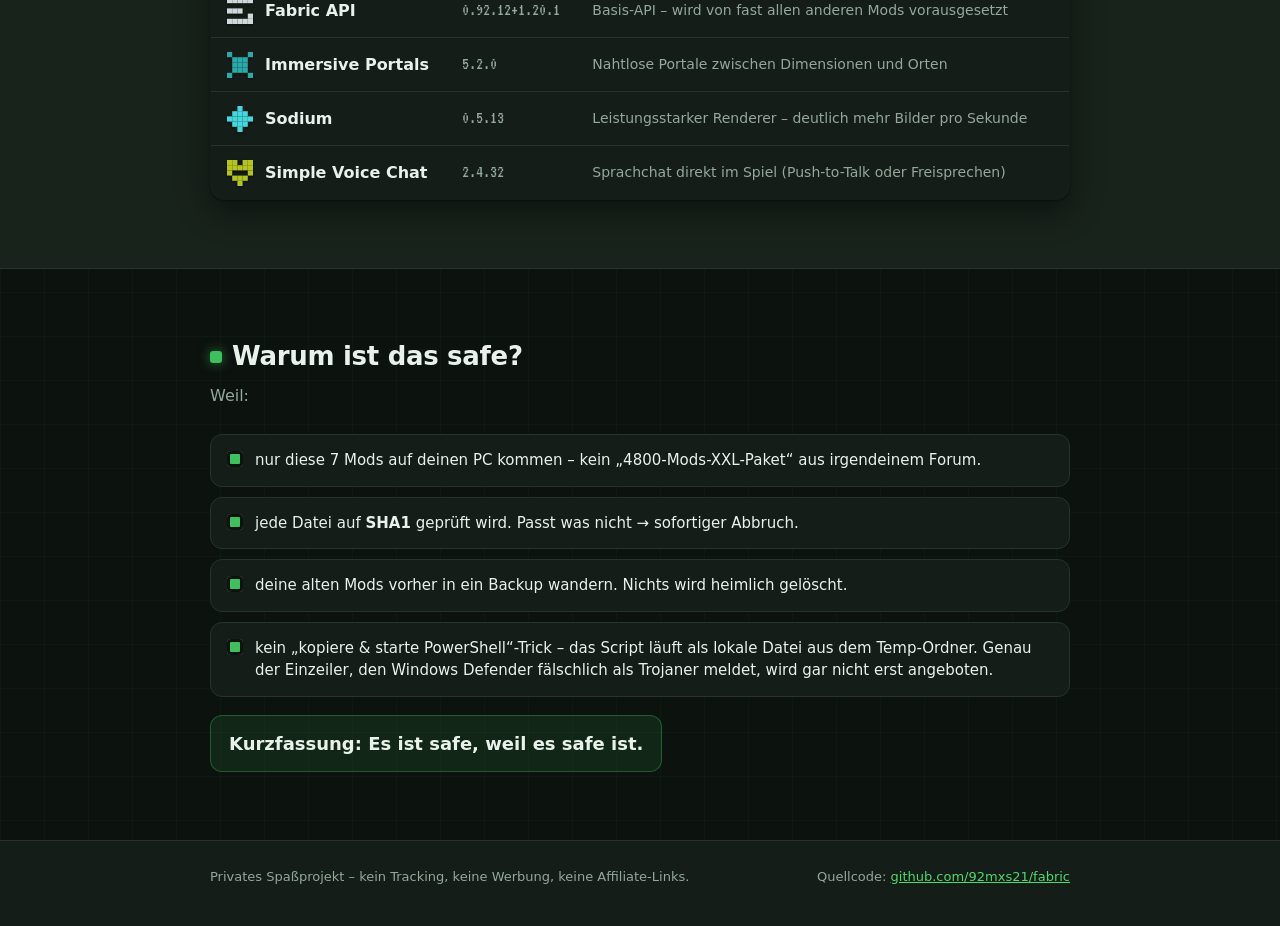
==== commit 63b5ccae: "URLs auf neuen Repo-Namen 92mxs21/fabric umgestellt (Repo wurde umbenannt)" ====
--- a/index.html
+++ b/index.html
@@ -122,7 +122,7 @@
 <footer class="foot">
   <div class="wrap">
     <span>Privates Spaßprojekt – kein Tracking, keine Werbung, keine Affiliate-Links.</span>
-    <span>Quellcode: <a href="https://github.com/92mxs21/fabric-1.20.1-modpack" rel="noopener nofollow">github.com/92mxs21/fabric-1.20.1-modpack</a></span>
+    <span>Quellcode: <a href="https://github.com/92mxs21/fabric" rel="noopener nofollow">github.com/92mxs21/fabric</a></span>
   </div>
 </footer>
 
